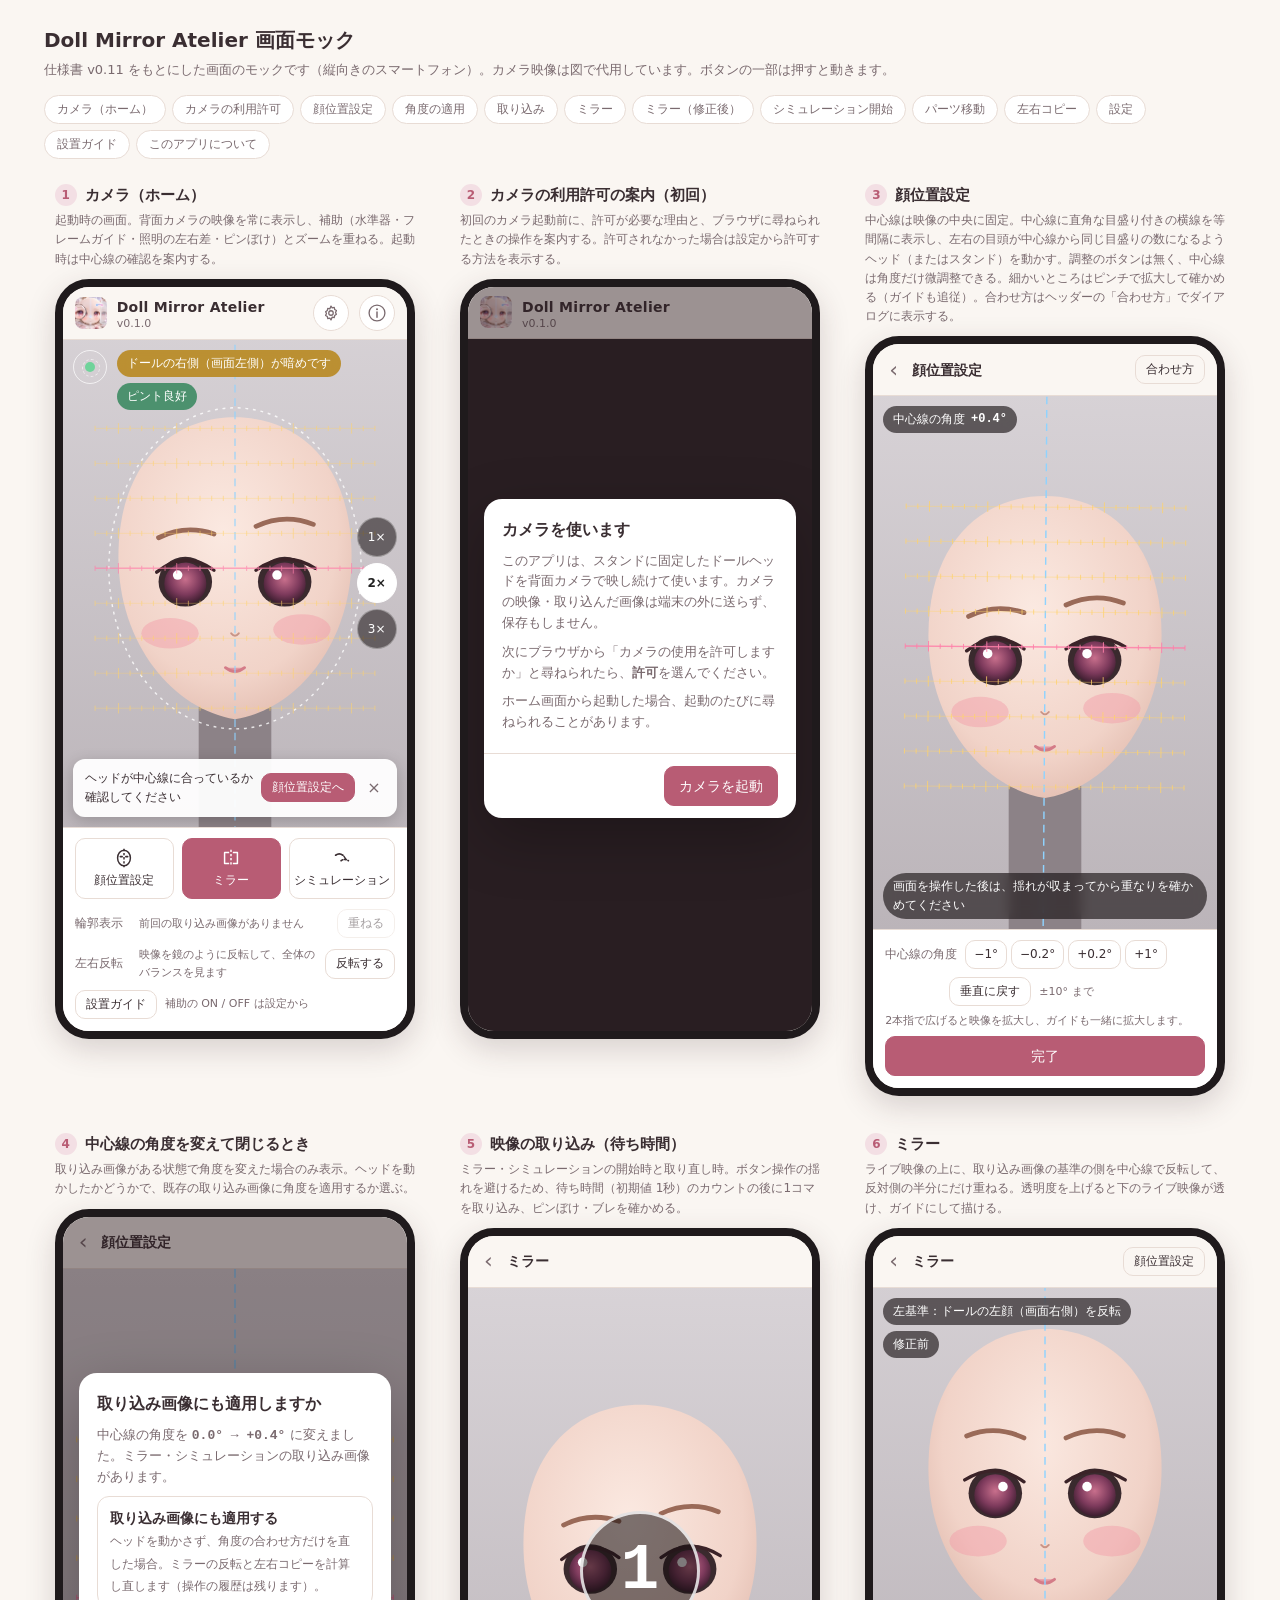
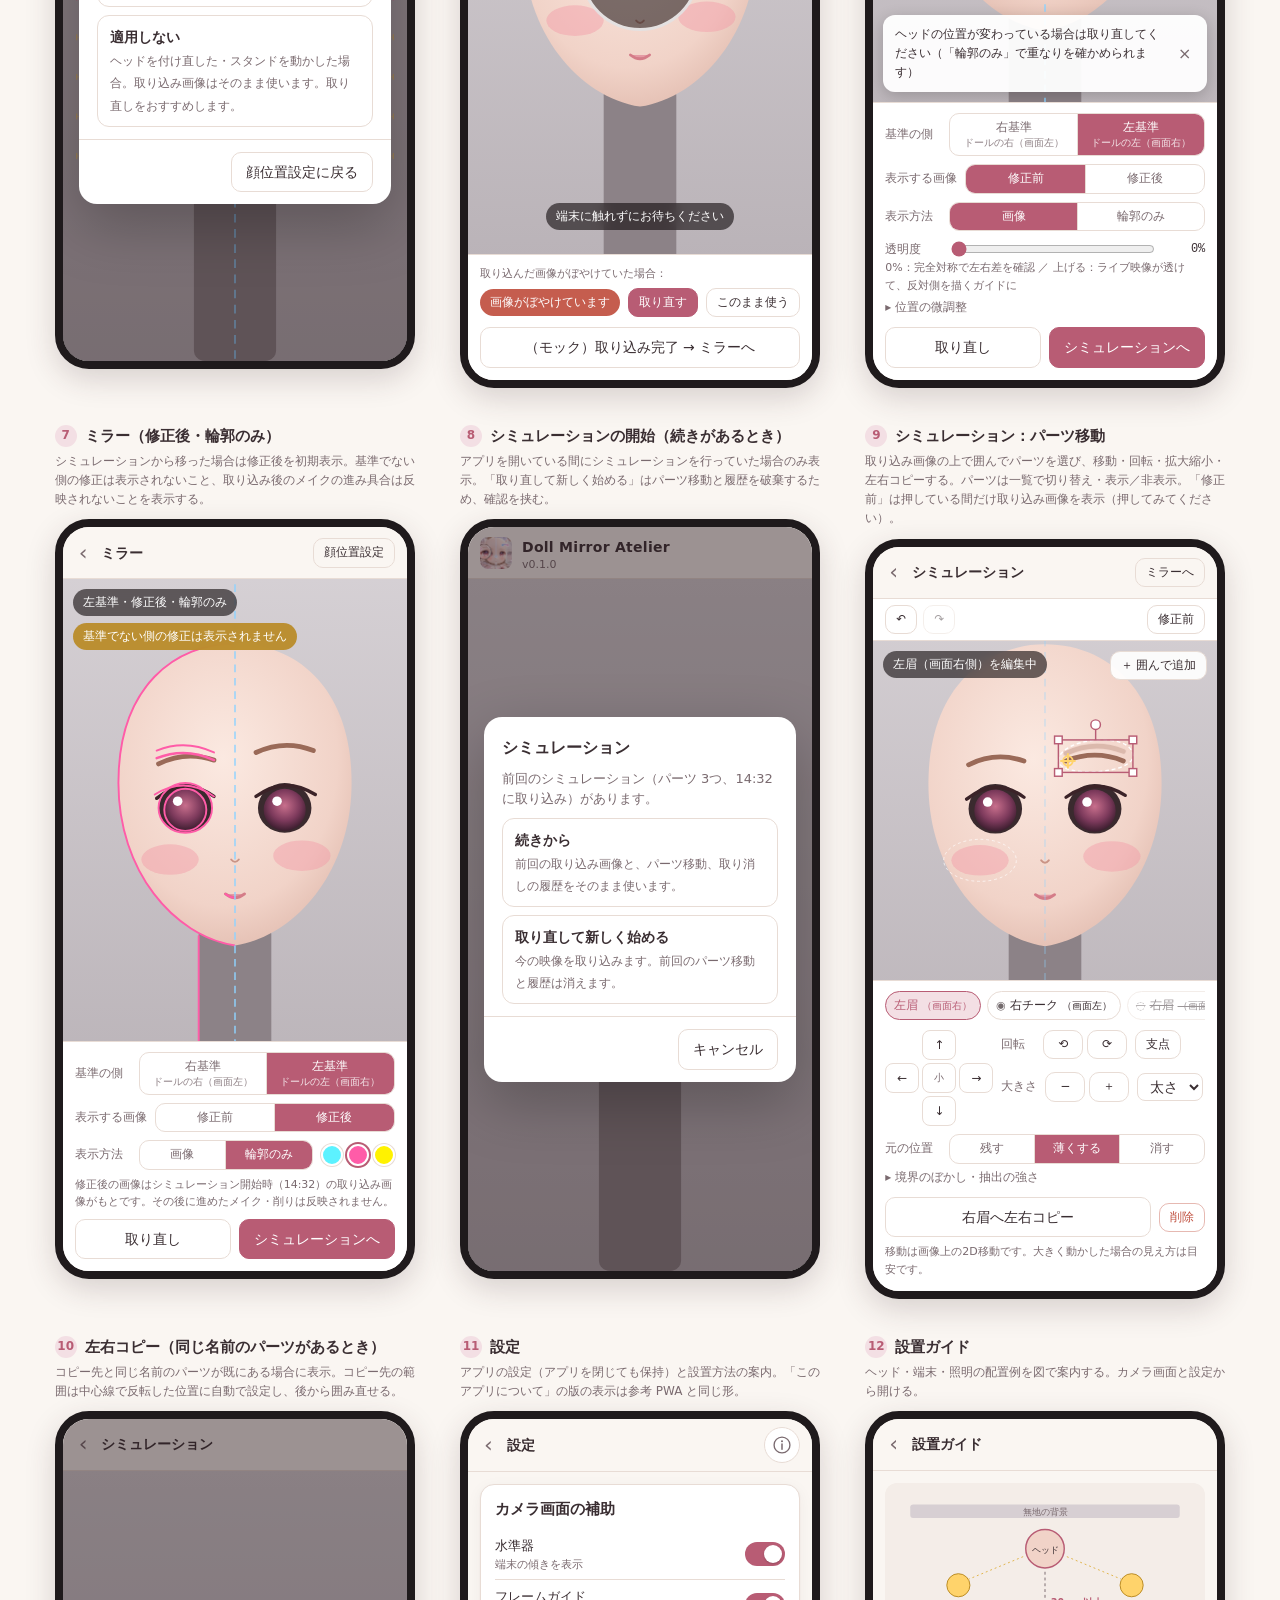
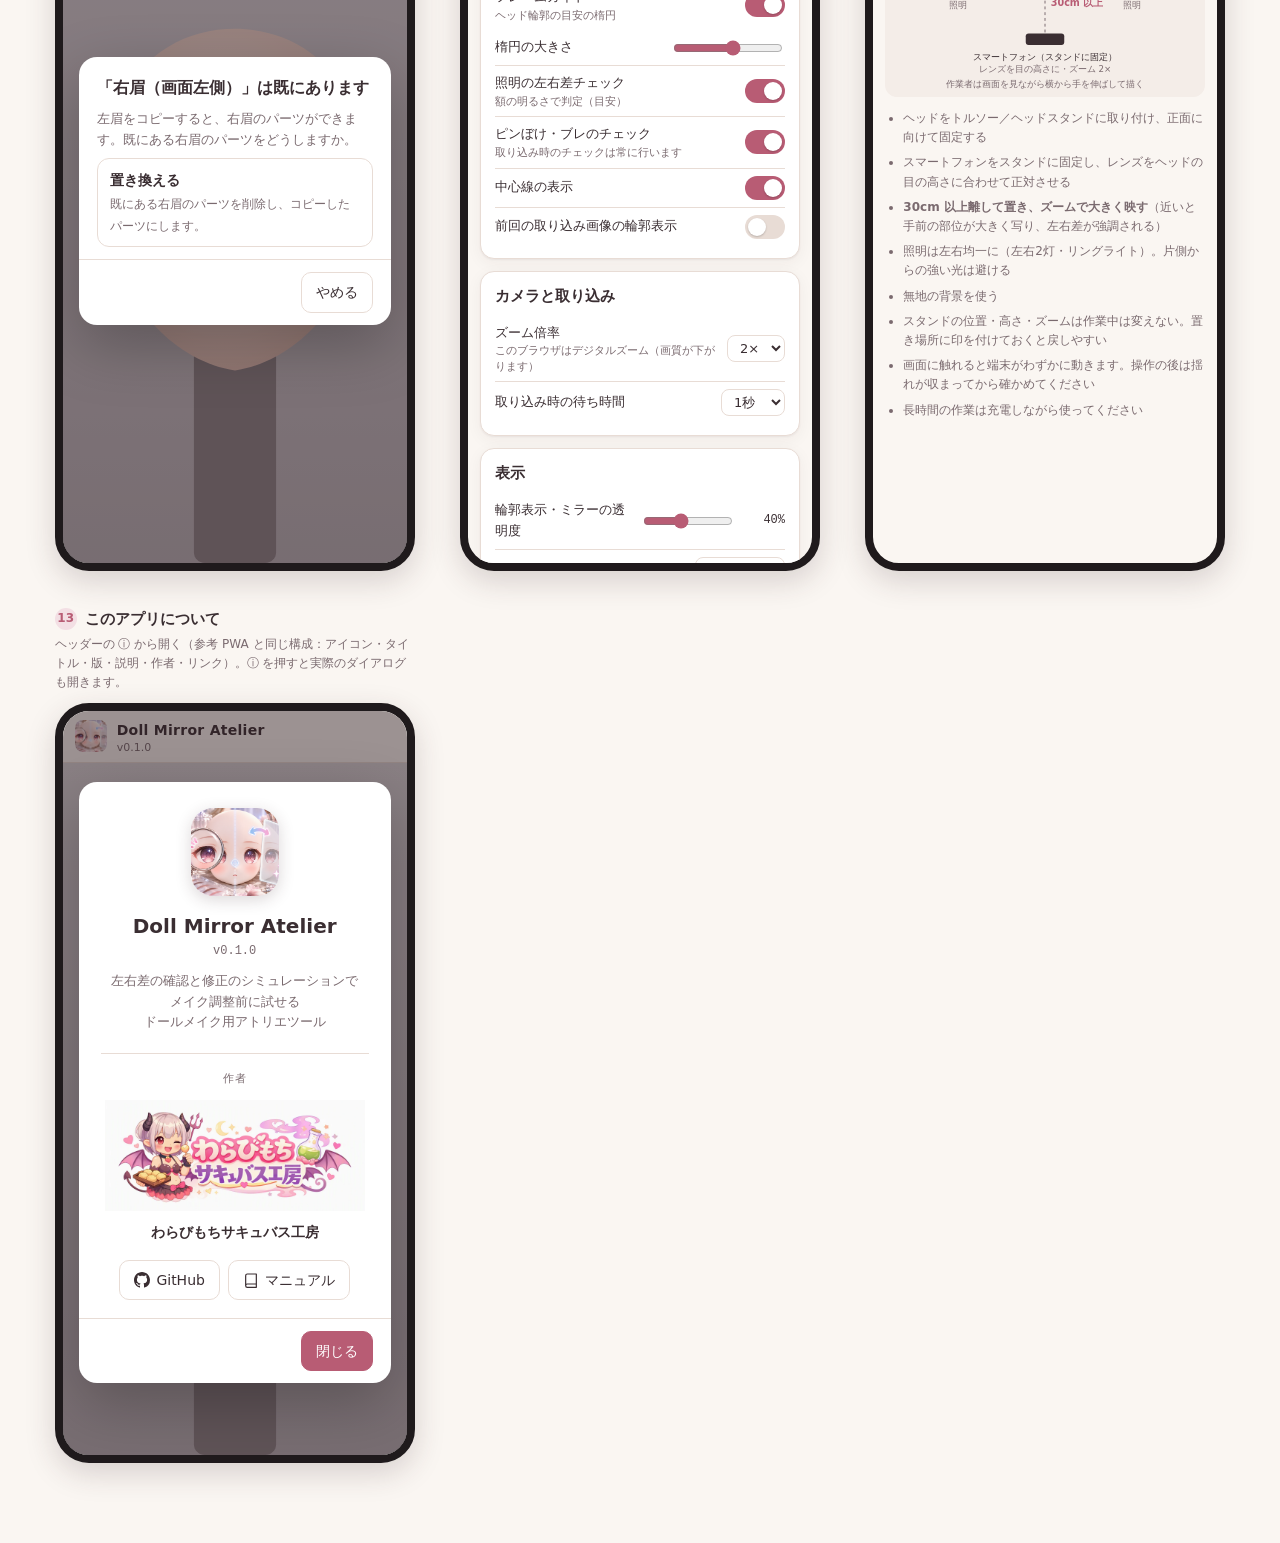
==== mock/index.html @ 8ab594db "顔位置設定を目盛り付きの横線に変更し、ホームに左右反転表示を追加 - 目の高さの線・目頭マーク（と調整ボタン、鼻先・口の目安）を廃止し、中心線に直交する目盛り付きの横線を等間隔に表示する（調整は不要。" ====
<!doctype html>
<html lang="ja">
<head>
  <meta charset="utf-8">
  <meta name="viewport" content="width=device-width, initial-scale=1, viewport-fit=cover">
  <title>Doll Mirror Atelier 画面モック</title>
  <meta name="theme-color" content="#B85C74">
  <link rel="icon" href="../icons/source/icon-original.png">
  <style>
    /* 配色・文字・ボタンは doll-pigment-atelier に揃える */
    :root {
      --bg: #faf6f2; --surface: #ffffff; --surface-2: #f4ede8; --ink: #3a2e32; --ink-2: #7a6a6f;
      --line: #e8dcd5; --accent: #b85c74; --accent-2: #f3dfe4; --good: #3d8b63; --ok: #b98a24; --bad: #c0503f;
      --shadow: 0 1px 2px rgba(60, 40, 45, .06), 0 4px 16px rgba(60, 40, 45, .05);
      --radius: 14px; color-scheme: light;
    }
    @media (prefers-color-scheme: dark) {
      :root:not([data-theme="light"]) {
        --bg: #1d181a; --surface: #262022; --surface-2: #2f282a; --ink: #f1e8ea; --ink-2: #b3a3a8;
        --line: #3e3437; --accent: #e08ba1; --accent-2: #45303a; --shadow: none; color-scheme: dark;
      }
    }
    :root[data-theme="dark"] {
      --bg: #1d181a; --surface: #262022; --surface-2: #2f282a; --ink: #f1e8ea; --ink-2: #b3a3a8;
      --line: #3e3437; --accent: #e08ba1; --accent-2: #45303a; --shadow: none; color-scheme: dark;
    }
    * { box-sizing: border-box; }
    [hidden] { display: none !important; }
    html { -webkit-text-size-adjust: 100%; }
    body {
      margin: 0; background: var(--bg); color: var(--ink);
      font: 14px/1.6 "Hiragino Sans", "Noto Sans JP", "Yu Gothic UI", "Meiryo", system-ui, sans-serif;
    }
    .mono { font-family: ui-monospace, "Cascadia Mono", Consolas, monospace; font-variant-numeric: tabular-nums; }
    button, input, select { font: inherit; color: inherit; }
    h2 { font-size: 15px; margin: 0; display: flex; align-items: center; gap: 8px; }

    /* ---- モックのページ全体 ---- */
    .page-head { max-width: 1240px; margin: 0 auto; padding: 24px 24px 8px; }
    .page-head h1 { font-size: 20px; margin: 0 0 4px; }
    .page-head p { margin: 0; color: var(--ink-2); font-size: 13px; }
    .toc { display: flex; flex-wrap: wrap; gap: 6px; margin-top: 14px; }
    .toc a { padding: 4px 12px; border-radius: 999px; border: 1px solid var(--line); color: var(--ink-2); text-decoration: none; font-size: 12px; background: var(--surface); }
    .toc a:hover { border-color: var(--accent); color: var(--accent); }
    .gallery { max-width: 1240px; margin: 0 auto; padding: 16px 24px 80px; display: grid; grid-template-columns: repeat(auto-fill, minmax(360px, 1fr)); gap: 36px 24px; justify-items: center; }
    .shot { width: 360px; max-width: 100%; scroll-margin-top: 16px; }
    .shot-cap { margin: 0 0 10px; }
    .shot-cap h2 { font-size: 15px; }
    .shot-cap .no { display: inline-grid; place-items: center; width: 22px; height: 22px; border-radius: 50%; background: var(--accent-2); color: var(--accent); font-size: 12px; }
    .shot-cap p { margin: 4px 0 0; font-size: 12px; color: var(--ink-2); }
    .shot.flash .phone { box-shadow: 0 0 0 4px var(--accent); }

    /* ---- 端末の枠 ---- */
    .phone {
      position: relative; width: 360px; max-width: 100%; height: 760px; border-radius: 34px; border: 8px solid #1f1a1c;
      overflow: hidden; background: var(--bg); display: flex; flex-direction: column; box-shadow: 0 10px 30px rgba(60,40,45,.18);
      transition: box-shadow .3s;
    }

    /* ---- アプリのヘッダー（参考 PWA の topbar / brand を踏襲） ---- */
    .topbar {
      flex: none; display: flex; align-items: center; gap: 10px; padding: 8px 12px; min-height: 52px;
      background: var(--bg); border-bottom: 1px solid var(--line);
    }
    .brand { display: flex; align-items: center; gap: 10px; min-width: 0; }
    .brand-icon { width: 32px; height: 32px; border-radius: 8px; overflow: hidden; flex: none; }
    .brand-icon img, .about-icon img { display: block; width: 116%; height: 116%; margin: -8%; object-fit: cover; }
    .brand-name { font-weight: 700; letter-spacing: .02em; white-space: nowrap; }
    .brand-sub { font-size: 11px; color: var(--ink-2); line-height: 1; }
    .back { border: 0; background: none; font-size: 22px; line-height: 1; color: var(--ink-2); padding: 0 4px; cursor: pointer; }
    .bar-title { font-weight: 700; flex: 1; min-width: 0; white-space: nowrap; overflow: hidden; text-overflow: ellipsis; }
    .round-btn {
      display: grid; place-items: center; width: 36px; height: 36px; flex: none;
      border: 1px solid var(--line); border-radius: 50%; background: var(--surface); color: var(--ink-2); cursor: pointer;
    }
    .round-btn:hover { color: var(--accent); border-color: var(--accent); }
    .ml-auto { margin-left: auto; }

    /* ---- カメラ映像の領域 ---- */
    .stage { position: relative; flex: 1; min-height: 0; background: #111; overflow: hidden; }
    .stage > svg.feed { position: absolute; inset: 0; width: 100%; height: 100%; display: block; }
    .ov { position: absolute; z-index: 2; }
    .pill {
      display: inline-flex; align-items: center; gap: 6px; padding: 4px 10px; border-radius: 999px;
      background: rgba(20, 14, 16, .62); color: #fff; font-size: 12px; backdrop-filter: blur(6px); white-space: nowrap;
    }
    .pill.warn { background: rgba(185, 138, 36, .92); }
    .pill.good { background: rgba(61, 139, 99, .9); }
    .pill.bad { background: rgba(192, 80, 63, .92); }
    .zoom { right: 10px; top: 50%; transform: translateY(-50%); display: flex; flex-direction: column; gap: 6px; }
    .zoom button { width: 40px; height: 40px; border-radius: 50%; border: 1px solid rgba(255,255,255,.35); background: rgba(20,14,16,.55); color: #fff; font-size: 12px; cursor: pointer; }
    .zoom button.on { background: #fff; color: #222; border-color: #fff; font-weight: 700; }
    .level { left: 10px; top: 10px; }
    .level .bubble { width: 34px; height: 34px; border-radius: 50%; border: 1.5px solid rgba(255,255,255,.7); position: relative; }
    .level .bubble::before { content: ""; position: absolute; left: 50%; top: 50%; width: 10px; height: 10px; margin: -5px 0 0 -5px; border-radius: 50%; background: #6fd39a; }
    .level .bubble::after { content: ""; position: absolute; left: 50%; top: 50%; width: 16px; height: 16px; margin: -8px 0 0 -8px; border-radius: 50%; border: 1px dashed rgba(255,255,255,.6); }
    .banner {
      left: 10px; right: 10px; bottom: 10px; padding: 10px 12px; border-radius: 12px; background: rgba(255,255,255,.95); color: #3a2e32;
      font-size: 12px; display: flex; gap: 8px; align-items: center; box-shadow: 0 4px 16px rgba(0,0,0,.2);
    }
    .banner .grow { flex: 1; }
    .chips-top { left: 54px; right: 60px; top: 10px; display: flex; flex-wrap: wrap; gap: 6px; }

    /* ---- 操作パネル ---- */
    .panel { flex: none; background: var(--surface); border-top: 1px solid var(--line); padding: 10px 12px 12px; max-height: 52%; overflow-y: auto; }
    .panel .row + .row { margin-top: 8px; }
    .row { display: flex; align-items: center; gap: 8px; }
    .row.wrap { flex-wrap: wrap; }
    .grow { flex: 1; min-width: 0; }
    .lbl { font-size: 12px; color: var(--ink-2); white-space: nowrap; min-width: 56px; }
    .hint { font-size: 11px; color: var(--ink-2); margin: 6px 0 0; }
    .hint.warn { color: var(--ok); }
    .btn {
      display: inline-flex; align-items: center; justify-content: center; gap: 6px;
      padding: 8px 14px; border-radius: 10px; border: 1px solid var(--line); background: var(--surface);
      cursor: pointer; white-space: nowrap; user-select: none; -webkit-user-select: none;
    }
    .btn:hover { border-color: var(--accent); }
    .btn:disabled { opacity: .45; cursor: not-allowed; }
    .btn-primary { background: var(--accent); border-color: var(--accent); color: #fff; }
    .btn-ghost { background: transparent; }
    .btn-danger { color: var(--bad); border-color: color-mix(in srgb, var(--bad) 40%, transparent); background: transparent; }
    .btn-s { padding: 4px 10px; font-size: 12px; }
    .btn-block { width: 100%; }
    .btn.on { background: var(--accent-2); border-color: var(--accent); color: var(--accent); }
    .btn.hold:active, .btn.hold.pressing { background: var(--accent); color: #fff; border-color: var(--accent); }
    .seg { display: inline-flex; border: 1px solid var(--line); border-radius: 10px; overflow: hidden; flex: 1; min-width: 0; }
    .seg button { flex: 1; border: 0; background: transparent; padding: 6px 6px; font-size: 12px; cursor: pointer; color: var(--ink-2); line-height: 1.3; }
    .seg button + button { border-left: 1px solid var(--line); }
    .seg button.on { background: var(--accent); color: #fff; }
    .seg button small { display: block; font-size: 10px; opacity: .85; }
    input[type=range] { accent-color: var(--accent); width: 100%; }
    .val { font-size: 12px; min-width: 40px; text-align: right; }
    .nav3 { display: grid; grid-template-columns: repeat(3, 1fr); gap: 8px; }
    .nav3 .btn { flex-direction: column; gap: 2px; padding: 8px 4px; font-size: 12px; }
    .nav3 .btn svg { width: 22px; height: 22px; }
    .fine { display: flex; gap: 4px; }
    .fine .btn { padding: 4px 8px; font-size: 12px; min-width: 40px; }
    .divider { height: 1px; background: var(--line); margin: 10px -12px; }
    .swatch { width: 22px; height: 22px; border-radius: 50%; border: 2px solid var(--surface); box-shadow: 0 0 0 1px var(--line); cursor: pointer; padding: 0; }
    .swatch.on { box-shadow: 0 0 0 2px var(--accent); }
    details.fold > summary { cursor: pointer; font-size: 12px; color: var(--ink-2); list-style: none; padding: 4px 0; }
    details.fold > summary::before { content: "▸ "; }
    details.fold[open] > summary::before { content: "▾ "; }

    /* ---- シミュレーション ---- */
    .simbar { flex: none; display: flex; gap: 6px; align-items: center; padding: 6px 12px; background: var(--surface); border-bottom: 1px solid var(--line); }
    .parts { display: flex; gap: 6px; overflow-x: auto; padding-bottom: 2px; }
    .part { display: inline-flex; align-items: center; gap: 4px; padding: 4px 8px; border-radius: 999px; border: 1px solid var(--line); font-size: 12px; white-space: nowrap; background: var(--surface); cursor: pointer; }
    .part.on { border-color: var(--accent); background: var(--accent-2); color: var(--accent); }
    .part .eye { font-size: 11px; opacity: .7; }
    .part.off { opacity: .5; text-decoration: line-through; }
    .pad { display: grid; grid-template-columns: repeat(3, 34px); grid-template-rows: repeat(3, 30px); gap: 3px; }
    .pad button { border: 1px solid var(--line); background: var(--surface); border-radius: 8px; cursor: pointer; font-size: 12px; padding: 0; }
    .pad .c { font-size: 10px; color: var(--ink-2); }
    .is-before .mod { display: none; }

    /* ---- 設定 ---- */
    .scroll { flex: 1; overflow-y: auto; padding: 12px; }
    .card { background: var(--surface); border: 1px solid var(--line); border-radius: var(--radius); padding: 12px 14px; margin-bottom: 12px; box-shadow: var(--shadow); }
    .card h2 { margin-bottom: 8px; }
    .badge { font-size: 11px; padding: 1px 8px; border-radius: 999px; background: var(--surface-2); color: var(--ink-2); font-weight: 400; }
    .set { display: flex; align-items: center; gap: 10px; padding: 7px 0; border-top: 1px solid var(--line); font-size: 13px; }
    .set:first-of-type { border-top: 0; }
    .set .grow small { display: block; font-size: 11px; color: var(--ink-2); line-height: 1.4; }
    .switch { appearance: none; -webkit-appearance: none; width: 40px; height: 24px; border-radius: 999px; background: var(--line); position: relative; cursor: pointer; flex: none; transition: background .2s; margin: 0; }
    .switch::after { content: ""; position: absolute; left: 3px; top: 3px; width: 18px; height: 18px; border-radius: 50%; background: #fff; transition: left .2s; box-shadow: 0 1px 2px rgba(0,0,0,.2); }
    .switch:checked { background: var(--accent); }
    .switch:checked::after { left: 19px; }
    select { border: 1px solid var(--line); border-radius: 8px; padding: 4px 8px; background: var(--surface); }
    ul.plain { margin: 0; padding-left: 18px; font-size: 12px; color: var(--ink-2); }

    /* ---- ダイアログ（参考 PWA の dialog / about を踏襲） ---- */
    .sheet-back { position: absolute; inset: 0; z-index: 20; background: rgba(40, 25, 30, .45); display: grid; place-items: center; padding: 16px; }
    .dialog { width: 100%; border-radius: 18px; background: var(--surface); color: var(--ink); box-shadow: 0 20px 60px rgba(0,0,0,.25); overflow: hidden; }
    .dlg-body { padding: 18px 18px 12px; }
    .dlg-body h2 { font-size: 16px; margin-bottom: 8px; }
    .dlg-body p { margin: 0 0 8px; font-size: 13px; color: var(--ink-2); }
    .dlg-foot { display: flex; gap: 8px; padding: 12px 18px; border-top: 1px solid var(--line); flex-wrap: wrap; }
    .choice { display: block; width: 100%; text-align: left; padding: 10px 12px; border-radius: 12px; border: 1px solid var(--line); background: var(--surface); margin-top: 8px; cursor: pointer; }
    .choice:hover { border-color: var(--accent); }
    .choice b { display: block; font-size: 14px; }
    .choice span { font-size: 12px; color: var(--ink-2); }
    .about-body { padding: 26px 22px 18px; text-align: center; }
    .about-icon { width: 88px; height: 88px; border-radius: 22px; overflow: hidden; margin: 0 auto; box-shadow: 0 4px 16px rgba(60, 40, 45, .18); }
    .about-title { justify-content: center; font-size: 20px; margin-top: 14px; }
    .about-ver { font-size: 12px; color: var(--ink-2); }
    .about-desc { color: var(--ink-2); font-size: 13px; margin: 10px 0 0; }
    .about-author { margin-top: 20px; padding-top: 16px; border-top: 1px solid var(--line); }
    .about-label { font-size: 11px; color: var(--ink-2); letter-spacing: .1em; }
    .about-logo { margin: 8px auto 6px; background: #fff; border-radius: 14px; padding: 4px; max-width: 360px; }
    .about-logo img { display: block; width: 100%; height: auto; }
    .about-name { font-weight: 700; }
    .about-links { display: flex; gap: 8px; justify-content: center; flex-wrap: wrap; margin-top: 16px; }
    .about-links .btn { text-decoration: none; color: var(--ink); }
    dialog.real { padding: 0; border: 0; border-radius: 18px; width: min(420px, calc(100% - 24px)); background: var(--surface); color: var(--ink); box-shadow: 0 20px 60px rgba(0,0,0,.25); }
    dialog.real::backdrop { background: rgba(40, 25, 30, .4); backdrop-filter: blur(2px); }

    .count { position: absolute; inset: 0; z-index: 3; display: grid; place-items: center; }
    .count .num { width: 120px; height: 120px; border-radius: 50%; background: rgba(20,14,16,.55); color: #fff; font-size: 64px; font-weight: 700; display: grid; place-items: center; border: 3px solid rgba(255,255,255,.8); }
    .count p { position: absolute; bottom: 24px; margin: 0; }

    .diagram { background: var(--surface-2); border-radius: 12px; padding: 6px; }
    .diagram svg { display: block; width: 100%; height: auto; }

    @media (max-width: 420px) {
      .page-head { padding: 16px 16px 4px; }
      .gallery { padding: 12px 16px 60px; grid-template-columns: 1fr; }
      .shot { width: 100%; }
      .phone { width: 100%; height: 720px; border-width: 6px; border-radius: 28px; }
    }
  </style>
</head>
<body>

<!-- ===== 共通の図（カメラ映像に見立てたドールヘッド） ===== -->
<svg width="0" height="0" style="position:absolute" aria-hidden="true">
  <defs>
    <radialGradient id="g-skin" cx="45%" cy="38%" r="70%">
      <stop offset="0" stop-color="#fbe9e1"/><stop offset=".7" stop-color="#f1d3c8"/><stop offset="1" stop-color="#dfb8ab"/>
    </radialGradient>
    <linearGradient id="g-bg" x1="0" y1="0" x2="0" y2="1">
      <stop offset="0" stop-color="#d9d4d8"/><stop offset="1" stop-color="#b9b2b7"/>
    </linearGradient>
    <radialGradient id="g-iris" cx="50%" cy="40%" r="60%">
      <stop offset="0" stop-color="#c86f8c"/><stop offset=".6" stop-color="#7d3a5c"/><stop offset="1" stop-color="#3b1d2e"/>
    </radialGradient>
    <clipPath id="clip-left"><rect x="0" y="0" width="180" height="640"/></clipPath>
    <clipPath id="clip-right"><rect x="180" y="0" width="180" height="640"/></clipPath>

    <!-- ヘッド（ドールの左眉＝画面右側の眉を少し高く描き、左右差を持たせている） -->
    <symbol id="head" viewBox="0 0 360 640">
      <rect width="360" height="640" fill="url(#g-bg)"/>
      <rect x="142" y="440" width="76" height="200" rx="10" fill="#8c8287"/>
      <path d="M58 292 C58 190 118 146 180 146 C242 146 302 190 302 292 C302 384 244 452 180 462 C116 452 58 384 58 292Z" fill="url(#g-skin)"/>
      <!-- チーク -->
      <ellipse cx="112" cy="372" rx="30" ry="16" fill="#f19aa6" opacity=".45"/>
      <ellipse cx="250" cy="368" rx="30" ry="16" fill="#f19aa6" opacity=".45"/>
      <!-- 眉 -->
      <path d="M100 272 Q128 258 158 268" stroke="#9a6a58" stroke-width="5" fill="none" stroke-linecap="round"/>
      <path d="M202 260 Q232 246 262 258" stroke="#9a6a58" stroke-width="5" fill="none" stroke-linecap="round"/>
      <!-- アイホールとアイ -->
      <ellipse cx="128" cy="318" rx="28" ry="26" fill="#3a2a2e"/>
      <ellipse cx="128" cy="320" rx="22" ry="22" fill="url(#g-iris)"/>
      <circle cx="120" cy="311" r="5" fill="#fff"/>
      <ellipse cx="232" cy="318" rx="28" ry="26" fill="#3a2a2e"/>
      <ellipse cx="232" cy="320" rx="22" ry="22" fill="url(#g-iris)"/>
      <circle cx="224" cy="311" r="5" fill="#fff"/>
      <!-- アイライン -->
      <path d="M98 308 Q128 284 158 306" stroke="#3b2328" stroke-width="3.5" fill="none" stroke-linecap="round"/>
      <path d="M202 306 Q232 284 264 304" stroke="#3b2328" stroke-width="3.5" fill="none" stroke-linecap="round"/>
      <!-- 鼻・口 -->
      <path d="M176 372 Q180 377 184 372" stroke="#c99486" stroke-width="2" fill="none" stroke-linecap="round"/>
      <path d="M170 408 Q180 416 190 408" stroke="#d47c88" stroke-width="3" fill="#e49aa4" stroke-linecap="round"/>
    </symbol>

    <!-- 輪郭のみ（エッジ）表示用 -->
    <symbol id="head-edge" viewBox="0 0 360 640">
      <g fill="none" stroke="currentColor" stroke-width="2" stroke-linecap="round">
        <path d="M58 292 C58 190 118 146 180 146 C242 146 302 190 302 292 C302 384 244 452 180 462 C116 452 58 384 58 292Z"/>
        <path d="M100 272 Q128 258 158 268"/><path d="M202 260 Q232 246 262 258"/>
        <ellipse cx="128" cy="318" rx="28" ry="26"/><ellipse cx="232" cy="318" rx="28" ry="26"/>
        <ellipse cx="128" cy="320" rx="22" ry="22"/><ellipse cx="232" cy="320" rx="22" ry="22"/>
        <path d="M98 308 Q128 284 158 306"/><path d="M202 306 Q232 284 264 304"/>
        <path d="M170 408 Q180 416 190 408"/>
        <path d="M142 452 V640 M218 452 V640"/>
      </g>
    </symbol>

    <!-- 中心線と合わせ用ガイド -->
    <symbol id="guides" viewBox="0 0 360 640">
      <line x1="180" y1="0" x2="180" y2="640" stroke="#8fd3ff" stroke-width="1.5" stroke-dasharray="8 6"/>
      <path d="M33.6 157.6H326.4" stroke="#ffd36b" stroke-opacity=".45" stroke-width="1"/>
      <path d="M167.8 154.9V160.3 M192.2 154.9V160.3 M155.6 154.9V160.3 M204.4 154.9V160.3 M143.4 154.9V160.3 M216.6 154.9V160.3 M131.2 154.9V160.3 M228.8 154.9V160.3 M119.0 152.1V163.1 M241.0 152.1V163.1 M106.8 154.9V160.3 M253.2 154.9V160.3 M94.6 154.9V160.3 M265.4 154.9V160.3 M82.4 154.9V160.3 M277.6 154.9V160.3 M70.2 154.9V160.3 M289.8 154.9V160.3 M58.0 152.1V163.1 M302.0 152.1V163.1 M45.8 154.9V160.3 M314.2 154.9V160.3 M33.6 154.9V160.3 M326.4 154.9V160.3" stroke="#ffd36b" stroke-opacity=".8" stroke-width="1"/>
      <path d="M33.6 194.2H326.4" stroke="#ffd36b" stroke-opacity=".45" stroke-width="1"/>
      <path d="M167.8 191.5V196.9 M192.2 191.5V196.9 M155.6 191.5V196.9 M204.4 191.5V196.9 M143.4 191.5V196.9 M216.6 191.5V196.9 M131.2 191.5V196.9 M228.8 191.5V196.9 M119.0 188.7V199.7 M241.0 188.7V199.7 M106.8 191.5V196.9 M253.2 191.5V196.9 M94.6 191.5V196.9 M265.4 191.5V196.9 M82.4 191.5V196.9 M277.6 191.5V196.9 M70.2 191.5V196.9 M289.8 191.5V196.9 M58.0 188.7V199.7 M302.0 188.7V199.7 M45.8 191.5V196.9 M314.2 191.5V196.9 M33.6 191.5V196.9 M326.4 191.5V196.9" stroke="#ffd36b" stroke-opacity=".8" stroke-width="1"/>
      <path d="M33.6 230.8H326.4" stroke="#ffd36b" stroke-opacity=".45" stroke-width="1"/>
      <path d="M167.8 228.1V233.5 M192.2 228.1V233.5 M155.6 228.1V233.5 M204.4 228.1V233.5 M143.4 228.1V233.5 M216.6 228.1V233.5 M131.2 228.1V233.5 M228.8 228.1V233.5 M119.0 225.3V236.3 M241.0 225.3V236.3 M106.8 228.1V233.5 M253.2 228.1V233.5 M94.6 228.1V233.5 M265.4 228.1V233.5 M82.4 228.1V233.5 M277.6 228.1V233.5 M70.2 228.1V233.5 M289.8 228.1V233.5 M58.0 225.3V236.3 M302.0 225.3V236.3 M45.8 228.1V233.5 M314.2 228.1V233.5 M33.6 228.1V233.5 M326.4 228.1V233.5" stroke="#ffd36b" stroke-opacity=".8" stroke-width="1"/>
      <path d="M33.6 267.4H326.4" stroke="#ffd36b" stroke-opacity=".45" stroke-width="1"/>
      <path d="M167.8 264.7V270.1 M192.2 264.7V270.1 M155.6 264.7V270.1 M204.4 264.7V270.1 M143.4 264.7V270.1 M216.6 264.7V270.1 M131.2 264.7V270.1 M228.8 264.7V270.1 M119.0 261.9V272.9 M241.0 261.9V272.9 M106.8 264.7V270.1 M253.2 264.7V270.1 M94.6 264.7V270.1 M265.4 264.7V270.1 M82.4 264.7V270.1 M277.6 264.7V270.1 M70.2 264.7V270.1 M289.8 264.7V270.1 M58.0 261.9V272.9 M302.0 261.9V272.9 M45.8 264.7V270.1 M314.2 264.7V270.1 M33.6 264.7V270.1 M326.4 264.7V270.1" stroke="#ffd36b" stroke-opacity=".8" stroke-width="1"/>
      <path d="M33.6 304.0H326.4" stroke="#ff80aa" stroke-opacity=".85" stroke-width="1.5"/>
      <path d="M167.8 301.3V306.7 M192.2 301.3V306.7 M155.6 301.3V306.7 M204.4 301.3V306.7 M143.4 301.3V306.7 M216.6 301.3V306.7 M131.2 301.3V306.7 M228.8 301.3V306.7 M119.0 298.5V309.5 M241.0 298.5V309.5 M106.8 301.3V306.7 M253.2 301.3V306.7 M94.6 301.3V306.7 M265.4 301.3V306.7 M82.4 301.3V306.7 M277.6 301.3V306.7 M70.2 301.3V306.7 M289.8 301.3V306.7 M58.0 298.5V309.5 M302.0 298.5V309.5 M45.8 301.3V306.7 M314.2 301.3V306.7 M33.6 301.3V306.7 M326.4 301.3V306.7" stroke="#ff80aa" stroke-opacity=".95" stroke-width="1"/>
      <path d="M33.6 340.6H326.4" stroke="#ffd36b" stroke-opacity=".45" stroke-width="1"/>
      <path d="M167.8 337.9V343.3 M192.2 337.9V343.3 M155.6 337.9V343.3 M204.4 337.9V343.3 M143.4 337.9V343.3 M216.6 337.9V343.3 M131.2 337.9V343.3 M228.8 337.9V343.3 M119.0 335.1V346.1 M241.0 335.1V346.1 M106.8 337.9V343.3 M253.2 337.9V343.3 M94.6 337.9V343.3 M265.4 337.9V343.3 M82.4 337.9V343.3 M277.6 337.9V343.3 M70.2 337.9V343.3 M289.8 337.9V343.3 M58.0 335.1V346.1 M302.0 335.1V346.1 M45.8 337.9V343.3 M314.2 337.9V343.3 M33.6 337.9V343.3 M326.4 337.9V343.3" stroke="#ffd36b" stroke-opacity=".8" stroke-width="1"/>
      <path d="M33.6 377.2H326.4" stroke="#ffd36b" stroke-opacity=".45" stroke-width="1"/>
      <path d="M167.8 374.5V379.9 M192.2 374.5V379.9 M155.6 374.5V379.9 M204.4 374.5V379.9 M143.4 374.5V379.9 M216.6 374.5V379.9 M131.2 374.5V379.9 M228.8 374.5V379.9 M119.0 371.7V382.7 M241.0 371.7V382.7 M106.8 374.5V379.9 M253.2 374.5V379.9 M94.6 374.5V379.9 M265.4 374.5V379.9 M82.4 374.5V379.9 M277.6 374.5V379.9 M70.2 374.5V379.9 M289.8 374.5V379.9 M58.0 371.7V382.7 M302.0 371.7V382.7 M45.8 374.5V379.9 M314.2 374.5V379.9 M33.6 374.5V379.9 M326.4 374.5V379.9" stroke="#ffd36b" stroke-opacity=".8" stroke-width="1"/>
      <path d="M33.6 413.8H326.4" stroke="#ffd36b" stroke-opacity=".45" stroke-width="1"/>
      <path d="M167.8 411.1V416.5 M192.2 411.1V416.5 M155.6 411.1V416.5 M204.4 411.1V416.5 M143.4 411.1V416.5 M216.6 411.1V416.5 M131.2 411.1V416.5 M228.8 411.1V416.5 M119.0 408.3V419.3 M241.0 408.3V419.3 M106.8 411.1V416.5 M253.2 411.1V416.5 M94.6 411.1V416.5 M265.4 411.1V416.5 M82.4 411.1V416.5 M277.6 411.1V416.5 M70.2 411.1V416.5 M289.8 411.1V416.5 M58.0 408.3V419.3 M302.0 408.3V419.3 M45.8 411.1V416.5 M314.2 411.1V416.5 M33.6 411.1V416.5 M326.4 411.1V416.5" stroke="#ffd36b" stroke-opacity=".8" stroke-width="1"/>
      <path d="M33.6 450.4H326.4" stroke="#ffd36b" stroke-opacity=".45" stroke-width="1"/>
      <path d="M167.8 447.7V453.1 M192.2 447.7V453.1 M155.6 447.7V453.1 M204.4 447.7V453.1 M143.4 447.7V453.1 M216.6 447.7V453.1 M131.2 447.7V453.1 M228.8 447.7V453.1 M119.0 444.9V455.9 M241.0 444.9V455.9 M106.8 447.7V453.1 M253.2 447.7V453.1 M94.6 447.7V453.1 M265.4 447.7V453.1 M82.4 447.7V453.1 M277.6 447.7V453.1 M70.2 447.7V453.1 M289.8 447.7V453.1 M58.0 444.9V455.9 M302.0 444.9V455.9 M45.8 447.7V453.1 M314.2 447.7V453.1 M33.6 447.7V453.1 M326.4 447.7V453.1" stroke="#ffd36b" stroke-opacity=".8" stroke-width="1"/>
    </symbol>
  </defs>
</svg>

<header class="page-head">
  <h1>Doll Mirror Atelier 画面モック</h1>
  <p>仕様書 v0.11 をもとにした画面のモックです（縦向きのスマートフォン）。カメラ映像は図で代用しています。ボタンの一部は押すと動きます。</p>
  <nav class="toc" id="toc"></nav>
</header>

<main class="gallery">

  <!-- ===================== 1. カメラ（ホーム） ===================== -->
  <section class="shot" id="s-home" data-title="カメラ（ホーム）">
    <div class="shot-cap">
      <h2><span class="no">1</span>カメラ（ホーム）</h2>
      <p>起動時の画面。背面カメラの映像を常に表示し、補助（水準器・フレームガイド・照明の左右差・ピンぼけ）とズームを重ねる。起動時は中心線の確認を案内する。</p>
    </div>
    <div class="phone">
      <header class="topbar">
        <div class="brand">
          <div class="brand-icon"><img src="../icons/source/icon-original.png" alt=""></div>
          <div>
            <div class="brand-name">Doll Mirror Atelier</div>
            <div class="brand-sub" data-app-version></div>
          </div>
        </div>
        <button class="round-btn ml-auto" data-goto="s-settings" title="設定" aria-label="設定">
          <svg viewBox="0 0 24 24" width="18" height="18" aria-hidden="true"><circle cx="12" cy="12" r="3" fill="none" stroke="currentColor" stroke-width="1.7"/><path fill="none" stroke="currentColor" stroke-width="1.7" stroke-linejoin="round" d="M12 2.8l1.6 2.3 2.7-.6.6 2.7 2.3 1.6-1.2 2.5 1.2 2.5-2.3 1.6-.6 2.7-2.7-.6L12 21.2l-1.6-2.3-2.7.6-.6-2.7-2.3-1.6L6 12.7 4.8 10.2l2.3-1.6.6-2.7 2.7.6z"/></svg>
        </button>
        <button class="round-btn" data-about title="このアプリについて" aria-label="このアプリについて">
          <svg viewBox="0 0 24 24" width="20" height="20" aria-hidden="true"><circle cx="12" cy="12" r="9.5" fill="none" stroke="currentColor" stroke-width="1.6"/><circle cx="12" cy="7.6" r="1.2" fill="currentColor"/><path d="M12 10.8v6.4" stroke="currentColor" stroke-width="1.8" stroke-linecap="round"/></svg>
        </button>
      </header>
      <div class="stage">
        <svg class="feed" viewBox="0 0 360 640" preserveAspectRatio="xMidYMid slice">
          <use href="#head"/>
          <ellipse cx="180" cy="304" rx="132" ry="168" fill="none" stroke="#fff" stroke-width="1.5" stroke-dasharray="3 5" opacity=".8"/>
          <use href="#guides" opacity=".75"/>
        </svg>
        <div class="ov level" title="水準器"><div class="bubble"></div></div>
        <div class="ov chips-top">
          <span class="pill warn">ドールの右側（画面左側）が暗めです</span>
          <span class="pill good">ピント良好</span>
        </div>
        <div class="ov zoom" role="group" aria-label="ズーム">
          <button>1×</button><button class="on">2×</button><button>3×</button>
        </div>
        <div class="ov banner">
          <span class="grow">ヘッドが中心線に合っているか確認してください</span>
          <button class="btn btn-primary btn-s" data-goto="s-face">顔位置設定へ</button>
          <button class="back" style="font-size:16px" aria-label="閉じる">×</button>
        </div>
      </div>
      <div class="panel">
        <div class="nav3">
          <button class="btn" data-goto="s-face">
            <svg viewBox="0 0 24 24" aria-hidden="true"><path d="M12 2v20" stroke="currentColor" stroke-width="1.6" stroke-dasharray="2.5 2"/><ellipse cx="12" cy="12" rx="7" ry="8.5" fill="none" stroke="currentColor" stroke-width="1.6"/><path d="M8 10.5h2M14 10.5h2" stroke="currentColor" stroke-width="1.8" stroke-linecap="round"/></svg>
            顔位置設定
          </button>
          <button class="btn btn-primary" data-goto="s-count">
            <svg viewBox="0 0 24 24" aria-hidden="true"><path d="M12 3v18" stroke="currentColor" stroke-width="1.6" stroke-dasharray="2.5 2"/><path d="M10 6H5v12h5M14 6h5v12h-5" fill="none" stroke="currentColor" stroke-width="1.6" stroke-linejoin="round"/></svg>
            ミラー
          </button>
          <button class="btn" data-goto="s-simstart">
            <svg viewBox="0 0 24 24" aria-hidden="true"><path d="M5 9q4-3 8 0" stroke="currentColor" stroke-width="1.8" fill="none" stroke-linecap="round"/><path d="M11 15q4-3 8 0" stroke="currentColor" stroke-width="1.8" fill="none" stroke-linecap="round" stroke-dasharray="2 2"/><path d="M14 10l2 3" stroke="currentColor" stroke-width="1.5" stroke-linecap="round"/></svg>
            シミュレーション
          </button>
        </div>
        <div class="row" style="margin-top:10px">
          <span class="lbl">輪郭表示</span>
          <span class="hint" style="margin:0">前回の取り込み画像がありません</span>
          <button class="btn btn-ghost btn-s ml-auto" disabled>重ねる</button>
        </div>
        <div class="row">
          <span class="lbl">左右反転</span>
          <span class="hint" style="margin:0">映像を鏡のように反転して、全体のバランスを見ます</span>
          <button class="btn btn-ghost btn-s ml-auto">反転する</button>
        </div>
        <div class="row">
          <button class="btn btn-ghost btn-s" data-goto="s-setup">設置ガイド</button>
          <span class="hint" style="margin:0">補助の ON / OFF は設定から</span>
        </div>
      </div>
    </div>
  </section>

  <!-- ===================== 2. カメラの利用許可の案内 ===================== -->
  <section class="shot" id="s-perm" data-title="カメラの利用許可">
    <div class="shot-cap">
      <h2><span class="no">2</span>カメラの利用許可の案内（初回）</h2>
      <p>初回のカメラ起動前に、許可が必要な理由と、ブラウザに尋ねられたときの操作を案内する。許可されなかった場合は設定から許可する方法を表示する。</p>
    </div>
    <div class="phone">
      <header class="topbar">
        <div class="brand">
          <div class="brand-icon"><img src="../icons/source/icon-original.png" alt=""></div>
          <div><div class="brand-name">Doll Mirror Atelier</div><div class="brand-sub" data-app-version></div></div>
        </div>
      </header>
      <div class="stage" style="background:#2a2326"></div>
      <div class="sheet-back">
        <div class="dialog">
          <div class="dlg-body">
            <h2>カメラを使います</h2>
            <p>このアプリは、スタンドに固定したドールヘッドを背面カメラで映し続けて使います。カメラの映像・取り込んだ画像は端末の外に送らず、保存もしません。</p>
            <p>次にブラウザから「カメラの使用を許可しますか」と尋ねられたら、<b>許可</b>を選んでください。</p>
            <p class="hint">ホーム画面から起動した場合、起動のたびに尋ねられることがあります。</p>
          </div>
          <div class="dlg-foot">
            <span class="grow"></span>
            <button class="btn btn-primary" data-goto="s-home">カメラを起動</button>
          </div>
        </div>
      </div>
    </div>
  </section>

  <!-- ===================== 3. 顔位置設定 ===================== -->
  <section class="shot" id="s-face" data-title="顔位置設定">
    <div class="shot-cap">
      <h2><span class="no">3</span>顔位置設定</h2>
      <p>中心線は映像の中央に固定。中心線に直角な目盛り付きの横線を等間隔に表示し、左右の目頭が中心線から同じ目盛りの数になるようヘッド（またはスタンド）を動かす。調整のボタンは無く、中心線は角度だけ微調整できる。細かいところはピンチで拡大して確かめる（ガイドも追従）。合わせ方はヘッダーの「合わせ方」でダイアログに表示する。</p>
    </div>
    <div class="phone">
      <header class="topbar">
        <button class="back" data-goto="s-face-close" aria-label="戻る">‹</button>
        <div class="bar-title">顔位置設定</div>
        <button class="btn btn-ghost btn-s">合わせ方</button>
      </header>
      <div class="stage">
        <svg class="feed" viewBox="0 0 360 640" preserveAspectRatio="xMidYMid slice">
          <use href="#head"/>
          <g transform="rotate(0.4 180 320)"><use href="#guides"/></g>
        </svg>
        <div class="ov" style="left:10px;top:10px"><span class="pill">中心線の角度 <b class="mono">+0.4°</b></span></div>
        <div class="ov" style="left:10px;bottom:10px;right:10px"><span class="pill" style="white-space:normal">画面を操作した後は、揺れが収まってから重なりを確かめてください</span></div>
      </div>
      <div class="panel">
        <div class="row">
          <span class="lbl">中心線の角度</span>
          <div class="fine">
            <button class="btn">−1°</button><button class="btn">−0.2°</button><button class="btn">+0.2°</button><button class="btn">+1°</button>
          </div>
        </div>
        <div class="row">
          <span class="lbl"></span>
          <button class="btn btn-ghost btn-s">垂直に戻す</button>
          <span class="hint" style="margin:0">±10° まで</span>
        </div>
        <p class="hint">2本指で広げると映像を拡大し、ガイドも一緒に拡大します。</p>
        <button class="btn btn-primary btn-block" data-goto="s-face-close" style="margin-top:6px">完了</button>
      </div>
    </div>
  </section>

  <!-- ===================== 4. 顔位置設定を閉じる（角度の適用） ===================== -->
  <section class="shot" id="s-face-close" data-title="角度の適用">
    <div class="shot-cap">
      <h2><span class="no">4</span>中心線の角度を変えて閉じるとき</h2>
      <p>取り込み画像がある状態で角度を変えた場合のみ表示。ヘッドを動かしたかどうかで、既存の取り込み画像に角度を適用するか選ぶ。</p>
    </div>
    <div class="phone">
      <header class="topbar">
        <button class="back" aria-label="戻る">‹</button>
        <div class="bar-title">顔位置設定</div>
      </header>
      <div class="stage">
        <svg class="feed" viewBox="0 0 360 640" preserveAspectRatio="xMidYMid slice"><use href="#head"/><use href="#guides"/></svg>
      </div>
      <div class="sheet-back">
        <div class="dialog">
          <div class="dlg-body">
            <h2>取り込み画像にも適用しますか</h2>
            <p>中心線の角度を <b class="mono">0.0° → +0.4°</b> に変えました。ミラー・シミュレーションの取り込み画像があります。</p>
            <button class="choice" data-goto="s-home"><b>取り込み画像にも適用する</b><span>ヘッドを動かさず、角度の合わせ方だけを直した場合。ミラーの反転と左右コピーを計算し直します（操作の履歴は残ります）。</span></button>
            <button class="choice" data-goto="s-home"><b>適用しない</b><span>ヘッドを付け直した・スタンドを動かした場合。取り込み画像はそのまま使います。取り直しをおすすめします。</span></button>
          </div>
          <div class="dlg-foot"><span class="grow"></span><button class="btn btn-ghost">顔位置設定に戻る</button></div>
        </div>
      </div>
    </div>
  </section>

  <!-- ===================== 5. 取り込み（待ち時間） ===================== -->
  <section class="shot" id="s-count" data-title="取り込み">
    <div class="shot-cap">
      <h2><span class="no">5</span>映像の取り込み（待ち時間）</h2>
      <p>ミラー・シミュレーションの開始時と取り直し時。ボタン操作の揺れを避けるため、待ち時間（初期値 1秒）のカウントの後に1コマを取り込み、ピンぼけ・ブレを確かめる。</p>
    </div>
    <div class="phone">
      <header class="topbar">
        <button class="back" data-goto="s-home" aria-label="やめる">‹</button>
        <div class="bar-title">ミラー</div>
      </header>
      <div class="stage">
        <svg class="feed" viewBox="0 0 360 640" preserveAspectRatio="xMidYMid slice"><use href="#head"/></svg>
        <div class="count">
          <div class="num mono">1</div>
          <p><span class="pill">端末に触れずにお待ちください</span></p>
        </div>
      </div>
      <div class="panel">
        <p class="hint" style="margin:0">取り込んだ画像がぼやけていた場合：</p>
        <div class="row" style="margin-top:6px">
          <span class="pill bad" style="font-size:12px">画像がぼやけています</span>
          <button class="btn btn-primary btn-s ml-auto">取り直す</button>
          <button class="btn btn-ghost btn-s" data-goto="s-mirror">このまま使う</button>
        </div>
        <button class="btn btn-block" style="margin-top:10px" data-goto="s-mirror">（モック）取り込み完了 → ミラーへ</button>
      </div>
    </div>
  </section>

  <!-- ===================== 6. ミラー ===================== -->
  <section class="shot" id="s-mirror" data-title="ミラー">
    <div class="shot-cap">
      <h2><span class="no">6</span>ミラー</h2>
      <p>ライブ映像の上に、取り込み画像の基準の側を中心線で反転して、反対側の半分にだけ重ねる。透明度を上げると下のライブ映像が透け、ガイドにして描ける。</p>
    </div>
    <div class="phone" id="mirror-phone">
      <header class="topbar">
        <button class="back" data-goto="s-home" aria-label="戻る">‹</button>
        <div class="bar-title">ミラー</div>
        <button class="btn btn-ghost btn-s" data-goto="s-face">顔位置設定</button>
      </header>
      <div class="stage">
        <svg class="feed" viewBox="0 0 360 640" preserveAspectRatio="xMidYMid slice">
          <use href="#head"/>
          <!-- 反転した基準側 -->
          <g id="m-overlay" clip-path="url(#clip-left)" opacity="1">
            <g id="m-flip" transform="matrix(-1 0 0 1 360 0)">
              <use id="m-img" href="#head"/>
              <use id="m-edge" href="#head-edge" style="color:#5cf2ff" hidden/>
            </g>
          </g>
          <line x1="180" y1="0" x2="180" y2="640" stroke="#8fd3ff" stroke-width="1.5" stroke-dasharray="8 6"/>
        </svg>
        <div class="ov" style="left:10px;top:10px;display:flex;flex-direction:column;gap:6px;align-items:flex-start">
          <span class="pill" id="m-label">左基準：ドールの左顔（画面右側）を反転</span>
          <span class="pill">修正前</span>
        </div>
        <div class="ov banner" style="bottom:10px">
          <span class="grow">ヘッドの位置が変わっている場合は取り直してください（「輪郭のみ」で重なりを確かめられます）</span>
          <button class="back" style="font-size:16px" aria-label="閉じる">×</button>
        </div>
      </div>
      <div class="panel">
        <div class="row">
          <span class="lbl">基準の側</span>
          <div class="seg" id="m-basis">
            <button data-v="right">右基準<small>ドールの右（画面左）</small></button>
            <button class="on" data-v="left">左基準<small>ドールの左（画面右）</small></button>
          </div>
        </div>
        <div class="row">
          <span class="lbl">表示する画像</span>
          <div class="seg"><button class="on">修正前</button><button>修正後</button></div>
        </div>
        <div class="row">
          <span class="lbl">表示方法</span>
          <div class="seg" id="m-mode"><button class="on" data-v="img">画像</button><button data-v="edge">輪郭のみ</button></div>
          <div class="row" id="m-colors" style="gap:4px" hidden>
            <button class="swatch on" style="background:#5cf2ff" data-c="#5cf2ff" aria-label="水色"></button>
            <button class="swatch" style="background:#ff5ca8" data-c="#ff5ca8" aria-label="ピンク"></button>
            <button class="swatch" style="background:#fff200" data-c="#fff200" aria-label="黄"></button>
          </div>
        </div>
        <div class="row">
          <span class="lbl">透明度</span>
          <input type="range" min="0" max="100" value="0" id="m-alpha" aria-label="透明度">
          <span class="val mono" id="m-alpha-v">0%</span>
        </div>
        <p class="hint" style="margin-top:0">0%：完全対称で左右差を確認 ／ 上げる：ライブ映像が透けて、反対側を描くガイドに</p>
        <details class="fold">
          <summary>位置の微調整</summary>
          <div class="row wrap" style="gap:4px">
            <div class="fine"><button class="btn">←</button><button class="btn">→</button><button class="btn">↑</button><button class="btn">↓</button></div>
            <div class="fine"><button class="btn">縮小</button><button class="btn">拡大</button><button class="btn">⟲</button><button class="btn">⟳</button></div>
            <button class="btn btn-ghost btn-s">元に戻す</button>
          </div>
        </details>
        <div class="row" style="margin-top:6px">
          <button class="btn grow" data-goto="s-count">取り直し</button>
          <button class="btn btn-primary grow" data-goto="s-simstart">シミュレーションへ</button>
        </div>
      </div>
    </div>
  </section>

  <!-- ===================== 7. ミラー（修正後） ===================== -->
  <section class="shot" id="s-mirror-after" data-title="ミラー（修正後）">
    <div class="shot-cap">
      <h2><span class="no">7</span>ミラー（修正後・輪郭のみ）</h2>
      <p>シミュレーションから移った場合は修正後を初期表示。基準でない側の修正は表示されないこと、取り込み後のメイクの進み具合は反映されないことを表示する。</p>
    </div>
    <div class="phone">
      <header class="topbar">
        <button class="back" data-goto="s-sim" aria-label="戻る">‹</button>
        <div class="bar-title">ミラー</div>
        <button class="btn btn-ghost btn-s">顔位置設定</button>
      </header>
      <div class="stage">
        <svg class="feed" viewBox="0 0 360 640" preserveAspectRatio="xMidYMid slice">
          <use href="#head"/>
          <g clip-path="url(#clip-left)">
            <g transform="matrix(-1 0 0 1 360 0)" style="color:#ff5ca8">
              <use href="#head-edge"/>
              <!-- 修正後：左眉（画面右側）を下げた結果 -->
              <path d="M202 268 Q232 254 262 266" stroke="#ff5ca8" stroke-width="2.5" fill="none" stroke-linecap="round"/>
            </g>
          </g>
          <line x1="180" y1="0" x2="180" y2="640" stroke="#8fd3ff" stroke-width="1.5" stroke-dasharray="8 6"/>
        </svg>
        <div class="ov" style="left:10px;top:10px;display:flex;flex-direction:column;gap:6px;align-items:flex-start">
          <span class="pill">左基準・修正後・輪郭のみ</span>
          <span class="pill warn">基準でない側の修正は表示されません</span>
        </div>
      </div>
      <div class="panel">
        <div class="row">
          <span class="lbl">基準の側</span>
          <div class="seg"><button>右基準<small>ドールの右（画面左）</small></button><button class="on">左基準<small>ドールの左（画面右）</small></button></div>
        </div>
        <div class="row">
          <span class="lbl">表示する画像</span>
          <div class="seg"><button>修正前</button><button class="on">修正後</button></div>
        </div>
        <div class="row">
          <span class="lbl">表示方法</span>
          <div class="seg"><button>画像</button><button class="on">輪郭のみ</button></div>
          <div class="row" style="gap:4px">
            <button class="swatch" style="background:#5cf2ff" aria-label="水色"></button>
            <button class="swatch on" style="background:#ff5ca8" aria-label="ピンク"></button>
            <button class="swatch" style="background:#fff200" aria-label="黄"></button>
          </div>
        </div>
        <p class="hint">修正後の画像はシミュレーション開始時（14:32）の取り込み画像がもとです。その後に進めたメイク・削りは反映されません。</p>
        <div class="row" style="margin-top:8px">
          <button class="btn grow">取り直し</button>
          <button class="btn btn-primary grow" data-goto="s-sim">シミュレーションへ</button>
        </div>
      </div>
    </div>
  </section>

  <!-- ===================== 8. シミュレーション開始 ===================== -->
  <section class="shot" id="s-simstart" data-title="シミュレーション開始">
    <div class="shot-cap">
      <h2><span class="no">8</span>シミュレーションの開始（続きがあるとき）</h2>
      <p>アプリを開いている間にシミュレーションを行っていた場合のみ表示。「取り直して新しく始める」はパーツ移動と履歴を破棄するため、確認を挟む。</p>
    </div>
    <div class="phone">
      <header class="topbar">
        <div class="brand">
          <div class="brand-icon"><img src="../icons/source/icon-original.png" alt=""></div>
          <div><div class="brand-name">Doll Mirror Atelier</div><div class="brand-sub" data-app-version></div></div>
        </div>
      </header>
      <div class="stage">
        <svg class="feed" viewBox="0 0 360 640" preserveAspectRatio="xMidYMid slice"><use href="#head"/></svg>
      </div>
      <div class="sheet-back">
        <div class="dialog">
          <div class="dlg-body">
            <h2>シミュレーション</h2>
            <p>前回のシミュレーション（パーツ 3つ、14:32 に取り込み）があります。</p>
            <button class="choice" data-goto="s-sim"><b>続きから</b><span>前回の取り込み画像と、パーツ移動、取り消しの履歴をそのまま使います。</span></button>
            <button class="choice" data-goto="s-count"><b>取り直して新しく始める</b><span>今の映像を取り込みます。前回のパーツ移動と履歴は消えます。</span></button>
          </div>
          <div class="dlg-foot"><span class="grow"></span><button class="btn btn-ghost" data-goto="s-home">キャンセル</button></div>
        </div>
      </div>
    </div>
  </section>

  <!-- ===================== 9. シミュレーション：パーツ移動 ===================== -->
  <section class="shot" id="s-sim" data-title="パーツ移動">
    <div class="shot-cap">
      <h2><span class="no">9</span>シミュレーション：パーツ移動</h2>
      <p>取り込み画像の上で囲んでパーツを選び、移動・回転・拡大縮小・左右コピーする。パーツは一覧で切り替え・表示／非表示。「修正前」は押している間だけ取り込み画像を表示（押してみてください）。</p>
    </div>
    <div class="phone sim-phone">
      <header class="topbar">
        <button class="back" data-goto="s-home" aria-label="戻る">‹</button>
        <div class="bar-title">シミュレーション</div>
        <button class="btn btn-ghost btn-s" data-goto="s-mirror-after">ミラーへ</button>
      </header>
      <div class="simbar">
        <button class="btn btn-s" title="元に戻す" aria-label="元に戻す">↶</button>
        <button class="btn btn-s" title="やり直す" aria-label="やり直す" disabled>↷</button>
        <span class="grow"></span>
        <button class="btn btn-s hold" data-hold>修正前</button>
      </div>
      <div class="stage">
        <svg class="feed" viewBox="0 0 360 640" preserveAspectRatio="xMidYMid slice">
          <use href="#head"/>
          <g class="mod">
            <!-- 元の位置を「薄くする」 -->
            <path d="M202 260 Q232 246 262 258" stroke="#f1d3c8" stroke-width="7" fill="none" stroke-linecap="round" opacity=".75"/>
            <!-- 移動後の左眉（画面右側）：眉頭を支点に眉尻を下げた -->
            <path d="M202 268 Q232 256 262 268" stroke="#9a6a58" stroke-width="5" fill="none" stroke-linecap="round"/>
            <!-- 選択範囲と操作ハンドル -->
            <path d="M194 268 C194 244 270 236 272 262 C274 282 196 286 194 268Z" fill="none" stroke="#fff" stroke-width="1.5" stroke-dasharray="4 3"/>
            <rect x="194" y="246" width="78" height="34" fill="none" stroke="#b85c74" stroke-width="1.5"/>
            <g fill="#fff" stroke="#b85c74" stroke-width="1.5">
              <rect x="190" y="242" width="8" height="8"/><rect x="268" y="242" width="8" height="8"/>
              <rect x="190" y="276" width="8" height="8"/><rect x="268" y="276" width="8" height="8"/>
              <circle cx="233" cy="230" r="5"/>
            </g>
            <line x1="233" y1="235" x2="233" y2="246" stroke="#b85c74" stroke-width="1.5"/>
            <!-- 回転の支点（眉頭） -->
            <g stroke="#ffd36b" stroke-width="2"><circle cx="204" cy="268" r="5" fill="none"/><path d="M196 268h16M204 260v16"/></g>
            <!-- 別のパーツ（右チーク・画面左側）の選択範囲 -->
            <ellipse cx="112" cy="372" rx="38" ry="22" fill="none" stroke="#fff" stroke-width="1" stroke-dasharray="3 3" opacity=".7"/>
          </g>
          <line x1="180" y1="0" x2="180" y2="640" stroke="#8fd3ff" stroke-width="1" stroke-dasharray="8 6" opacity=".6"/>
        </svg>
        <div class="ov" style="left:10px;top:10px"><span class="pill">左眉（画面右側）を編集中</span></div>
        <div class="ov" style="right:10px;top:10px"><button class="btn btn-s" style="background:rgba(255,255,255,.92)">＋ 囲んで追加</button></div>
      </div>
      <div class="panel">
        <div class="parts">
          <span class="part on">左眉<small>（画面右）</small></span>
          <span class="part"><span class="eye">◉</span>右チーク<small>（画面左）</small></span>
          <span class="part off"><span class="eye">◌</span>右眉<small>（画面左）</small></span>
        </div>
        <div class="row" style="margin-top:8px;align-items:flex-start">
          <div class="pad" aria-label="移動">
            <span></span><button>↑</button><span></span>
            <button>←</button><button class="c">小</button><button>→</button>
            <span></span><button>↓</button><span></span>
          </div>
          <div class="grow" style="display:grid;gap:5px">
            <div class="row"><span class="lbl" style="min-width:34px">回転</span><div class="fine"><button class="btn">⟲</button><button class="btn">⟳</button></div><button class="btn btn-ghost btn-s">支点</button></div>
            <div class="row"><span class="lbl" style="min-width:34px">大きさ</span><div class="fine"><button class="btn">−</button><button class="btn">＋</button></div>
              <select aria-label="拡大縮小の方向"><option>全体</option><option>長さ</option><option selected>太さ</option></select></div>
          </div>
        </div>
        <div class="row">
          <span class="lbl">元の位置</span>
          <div class="seg"><button>残す</button><button class="on">薄くする</button><button>消す</button></div>
        </div>
        <details class="fold">
          <summary>境界のぼかし・抽出の強さ</summary>
          <div class="row"><span class="lbl">ぼかし</span><input type="range" value="40" aria-label="ぼかし幅"></div>
          <div class="row"><span class="lbl">抽出の強さ</span><input type="range" value="60" aria-label="抽出の強さ"></div>
        </details>
        <div class="row" style="margin-top:6px">
          <button class="btn grow">右眉へ左右コピー</button>
          <button class="btn btn-danger btn-s">削除</button>
        </div>
        <p class="hint">移動は画像上の2D移動です。大きく動かした場合の見え方は目安です。</p>
      </div>
      <!-- 左右コピーで同名パーツがある場合（初期は非表示） -->
    </div>
  </section>

  <!-- ===================== 10. 左右コピーの確認 ===================== -->
  <section class="shot" id="s-copy" data-title="左右コピー">
    <div class="shot-cap">
      <h2><span class="no">10</span>左右コピー（同じ名前のパーツがあるとき）</h2>
      <p>コピー先と同じ名前のパーツが既にある場合に表示。コピー先の範囲は中心線で反転した位置に自動で設定し、後から囲み直せる。</p>
    </div>
    <div class="phone">
      <header class="topbar">
        <button class="back" aria-label="戻る">‹</button>
        <div class="bar-title">シミュレーション</div>
      </header>
      <div class="stage">
        <svg class="feed" viewBox="0 0 360 640" preserveAspectRatio="xMidYMid slice"><use href="#head"/></svg>
      </div>
      <div class="sheet-back">
        <div class="dialog">
          <div class="dlg-body">
            <h2>「右眉（画面左側）」は既にあります</h2>
            <p>左眉をコピーすると、右眉のパーツができます。既にある右眉のパーツをどうしますか。</p>
            <button class="choice" data-goto="s-sim"><b>置き換える</b><span>既にある右眉のパーツを削除し、コピーしたパーツにします。</span></button>
          </div>
          <div class="dlg-foot"><span class="grow"></span><button class="btn btn-ghost" data-goto="s-sim">やめる</button></div>
        </div>
      </div>
    </div>
  </section>

  <!-- ===================== 11. 設定 ===================== -->
  <section class="shot" id="s-settings" data-title="設定">
    <div class="shot-cap">
      <h2><span class="no">11</span>設定</h2>
      <p>アプリの設定（アプリを閉じても保持）と設置方法の案内。「このアプリについて」の版の表示は参考 PWA と同じ形。</p>
    </div>
    <div class="phone">
      <header class="topbar">
        <button class="back" data-goto="s-home" aria-label="戻る">‹</button>
        <div class="bar-title">設定</div>
        <button class="round-btn" data-about title="このアプリについて" aria-label="このアプリについて">
          <svg viewBox="0 0 24 24" width="20" height="20" aria-hidden="true"><circle cx="12" cy="12" r="9.5" fill="none" stroke="currentColor" stroke-width="1.6"/><circle cx="12" cy="7.6" r="1.2" fill="currentColor"/><path d="M12 10.8v6.4" stroke="currentColor" stroke-width="1.8" stroke-linecap="round"/></svg>
        </button>
      </header>
      <div class="scroll">
        <div class="card">
          <h2>カメラ画面の補助</h2>
          <label class="set"><span class="grow">水準器<small>端末の傾きを表示</small></span><input type="checkbox" class="switch" checked></label>
          <label class="set"><span class="grow">フレームガイド<small>ヘッド輪郭の目安の楕円</small></span><input type="checkbox" class="switch" checked></label>
          <div class="set"><span class="grow">楕円の大きさ</span><input type="range" value="55" style="width:110px" aria-label="楕円の大きさ"></div>
          <label class="set"><span class="grow">照明の左右差チェック<small>額の明るさで判定（目安）</small></span><input type="checkbox" class="switch" checked></label>
          <label class="set"><span class="grow">ピンぼけ・ブレのチェック<small>取り込み時のチェックは常に行います</small></span><input type="checkbox" class="switch" checked></label>
          <label class="set"><span class="grow">中心線の表示</span><input type="checkbox" class="switch" checked></label>
          <label class="set"><span class="grow">前回の取り込み画像の輪郭表示</span><input type="checkbox" class="switch"></label>
        </div>
        <div class="card">
          <h2>カメラと取り込み</h2>
          <div class="set"><span class="grow">ズーム倍率<small>このブラウザはデジタルズーム（画質が下がります）</small></span>
            <select aria-label="ズーム倍率"><option>1×</option><option selected>2×</option><option>3×</option></select></div>
          <div class="set"><span class="grow">取り込み時の待ち時間</span>
            <select aria-label="待ち時間"><option>なし</option><option selected>1秒</option><option>2秒</option><option>3秒</option></select></div>
        </div>
        <div class="card">
          <h2>表示</h2>
          <div class="set"><span class="grow">輪郭表示・ミラーの透明度</span><input type="range" value="40" style="width:90px" aria-label="透明度"><span class="val mono">40%</span></div>
          <div class="set"><span class="grow">ミラーの表示方法</span>
            <select aria-label="ミラーの表示方法"><option>画像</option><option>輪郭のみ</option></select></div>
          <div class="set"><span class="grow">輪郭の線の色</span>
            <span class="row" style="gap:4px"><button class="swatch on" style="background:#5cf2ff" aria-label="水色"></button><button class="swatch" style="background:#ff5ca8" aria-label="ピンク"></button><button class="swatch" style="background:#fff200" aria-label="黄"></button></span></div>
        </div>
        <div class="card">
          <h2>設置方法</h2>
          <button class="btn btn-block" data-goto="s-setup">設置ガイドを見る</button>
        </div>
        <div class="card">
          <h2>このアプリについて <span class="badge" data-app-version></span></h2>
          <ul class="plain">
            <li>カメラの映像と取り込み画像は端末の外へ送らず、保存もしません。作業内容はアプリを開いている間だけ保持します。</li>
            <li>シミュレーションは当たり確認用の目安です。</li>
            <li>作者・ライセンス・マニュアルへのリンクは、画面右上の ⓘ から開けます。</li>
          </ul>
        </div>
      </div>
    </div>
  </section>

  <!-- ===================== 12. 設置ガイド ===================== -->
  <section class="shot" id="s-setup" data-title="設置ガイド">
    <div class="shot-cap">
      <h2><span class="no">12</span>設置ガイド</h2>
      <p>ヘッド・端末・照明の配置例を図で案内する。カメラ画面と設定から開ける。</p>
    </div>
    <div class="phone">
      <header class="topbar">
        <button class="back" data-goto="s-home" aria-label="戻る">‹</button>
        <div class="bar-title">設置ガイド</div>
      </header>
      <div class="scroll">
        <div class="diagram">
          <!-- 上から見た配置 -->
          <svg viewBox="0 0 320 210" role="img" aria-label="上から見た配置図">
            <rect width="320" height="210" rx="10" fill="none"/>
            <rect x="20" y="16" width="280" height="14" rx="3" fill="#d7cfd3"/>
            <text x="160" y="27" font-size="9" text-anchor="middle" fill="#7a6a6f">無地の背景</text>
            <circle cx="160" cy="62" r="20" fill="#f1d3c8" stroke="#b85c74" stroke-width="1.5"/>
            <text x="160" y="66" font-size="9" text-anchor="middle" fill="#3a2e32">ヘッド</text>
            <path d="M160 86 V150" stroke="#7a6a6f" stroke-dasharray="3 3"/>
            <text x="166" y="122" font-size="10" fill="#b85c74" font-weight="700">30cm 以上</text>
            <rect x="140" y="150" width="40" height="12" rx="3" fill="#3a2e32"/>
            <text x="160" y="178" font-size="9" text-anchor="middle" fill="#3a2e32">スマートフォン（スタンドに固定）</text>
            <text x="160" y="190" font-size="9" text-anchor="middle" fill="#7a6a6f">レンズを目の高さに・ズーム 2×</text>
            <g fill="#ffd36b" stroke="#b98a24"><circle cx="70" cy="100" r="12"/><circle cx="250" cy="100" r="12"/></g>
            <path d="M80 94 L138 70 M240 94 L182 70" stroke="#e0b44a" stroke-dasharray="2 3"/>
            <text x="70" y="124" font-size="9" text-anchor="middle" fill="#7a6a6f">照明</text>
            <text x="250" y="124" font-size="9" text-anchor="middle" fill="#7a6a6f">照明</text>
            <text x="160" y="206" font-size="9" text-anchor="middle" fill="#7a6a6f">作業者は画面を見ながら横から手を伸ばして描く</text>
          </svg>
        </div>
        <ul class="plain" style="margin-top:12px;display:grid;gap:6px">
          <li>ヘッドをトルソー／ヘッドスタンドに取り付け、正面に向けて固定する</li>
          <li>スマートフォンをスタンドに固定し、レンズをヘッドの目の高さに合わせて正対させる</li>
          <li><b>30cm 以上離して置き、ズームで大きく映す</b>（近いと手前の部位が大きく写り、左右差が強調される）</li>
          <li>照明は左右均一に（左右2灯・リングライト）。片側からの強い光は避ける</li>
          <li>無地の背景を使う</li>
          <li>スタンドの位置・高さ・ズームは作業中は変えない。置き場所に印を付けておくと戻しやすい</li>
          <li>画面に触れると端末がわずかに動きます。操作の後は揺れが収まってから確かめてください</li>
          <li>長時間の作業は充電しながら使ってください</li>
        </ul>
      </div>
    </div>
  </section>

  <!-- ===================== 13. このアプリについて ===================== -->
  <section class="shot" id="s-about" data-title="このアプリについて">
    <div class="shot-cap">
      <h2><span class="no">13</span>このアプリについて</h2>
      <p>ヘッダーの ⓘ から開く（参考 PWA と同じ構成：アイコン・タイトル・版・説明・作者・リンク）。ⓘ を押すと実際のダイアログも開きます。</p>
    </div>
    <div class="phone">
      <header class="topbar">
        <div class="brand">
          <div class="brand-icon"><img src="../icons/source/icon-original.png" alt=""></div>
          <div><div class="brand-name">Doll Mirror Atelier</div><div class="brand-sub" data-app-version></div></div>
        </div>
      </header>
      <div class="stage"><svg class="feed" viewBox="0 0 360 640" preserveAspectRatio="xMidYMid slice"><use href="#head"/></svg></div>
      <div class="sheet-back">
        <div class="dialog" data-about-body></div>
      </div>
    </div>
  </section>
</main>

<!-- 本物のダイアログ（ⓘ から開く） -->
<dialog class="real" id="about-dialog"><form method="dialog" data-about-body></form></dialog>

<template id="about-tpl">
  <div class="about-body">
    <div class="about-icon"><img src="../icons/source/icon-original.png" alt=""></div>
    <h2 class="about-title">Doll Mirror Atelier</h2>
    <div class="about-ver mono" data-app-version></div>
    <p class="about-desc">左右差の確認と修正のシミュレーションで<br>メイク調整前に試せる<br>ドールメイク用アトリエツール</p>
    <div class="about-author">
      <div class="about-label">作者</div>
      <div class="about-logo"><img src="../images/author-logo.webp" alt="わらびもちサキュバス工房" width="1400" height="600"></div>
      <div class="about-name">わらびもちサキュバス工房</div>
    </div>
    <div class="about-links">
      <a class="btn btn-ghost" href="#" onclick="return false">
        <svg viewBox="0 0 16 16" width="16" height="16" aria-hidden="true"><path fill="currentColor" d="M8 0C3.58 0 0 3.58 0 8c0 3.54 2.29 6.53 5.47 7.59.4.07.55-.17.55-.38 0-.19-.01-.82-.01-1.49-2.01.37-2.53-.49-2.69-.94-.09-.23-.48-.94-.82-1.13-.28-.15-.68-.52-.01-.53.63-.01 1.08.58 1.23.82.72 1.21 1.87.87 2.33.66.07-.52.28-.87.51-1.07-1.78-.2-3.64-.89-3.64-3.95 0-.87.31-1.59.82-2.15-.08-.2-.36-1.02.08-2.12 0 0 .67-.21 2.2.82.64-.18 1.32-.27 2-.27.68 0 1.36.09 2 .27 1.53-1.04 2.2-.82 2.2-.82.44 1.1.16 1.92.08 2.12.51.56.82 1.27.82 2.15 0 3.07-1.87 3.75-3.65 3.95.29.25.54.73.54 1.48 0 1.07-.01 1.93-.01 2.2 0 .21.15.46.55.38A8.013 8.013 0 0016 8c0-4.42-3.58-8-8-8z"/></svg>
        GitHub
      </a>
      <a class="btn btn-ghost" href="#" onclick="return false">
        <svg viewBox="0 0 24 24" width="16" height="16" aria-hidden="true"><path fill="none" stroke="currentColor" stroke-width="1.8" stroke-linejoin="round" d="M4 5.5A2.5 2.5 0 016.5 3H20v15H6.5A2.5 2.5 0 004 20.5zM4 20.5A2.5 2.5 0 006.5 23H20v-5"/></svg>
        マニュアル
      </a>
    </div>
  </div>
  <div class="dlg-foot">
    <span class="grow"></span>
    <button class="btn btn-primary" value="close">閉じる</button>
  </div>
</template>

<script>
  // アプリの版（実装では js/version.js に置き、ヘッダーと「このアプリについて」に表示する。参考 PWA と同じ方式）
  const APP_VERSION = '0.1.0';

  const $ = (s, r = document) => r.querySelector(s);
  const $$ = (s, r = document) => [...r.querySelectorAll(s)];

  // 「このアプリについて」の中身を差し込む
  const tpl = $('#about-tpl');
  $$('[data-about-body]').forEach((el) => el.append(tpl.content.cloneNode(true)));
  $$('[data-app-version]').forEach((el) => (el.textContent = `v${APP_VERSION}`));

  // 目次
  $('#toc').innerHTML = $$('.shot').map((s) => `<a href="#${s.id}">${s.dataset.title}</a>`).join('');

  // 画面の移動（該当するモックへスクロール）
  document.addEventListener('click', (e) => {
    const g = e.target.closest('[data-goto]');
    if (g) {
      const t = document.getElementById(g.dataset.goto);
      if (t) {
        t.scrollIntoView({ behavior: 'smooth', block: 'start' });
        t.classList.add('flash');
        setTimeout(() => t.classList.remove('flash'), 1200);
      }
      return;
    }
    if (e.target.closest('[data-about]')) { $('#about-dialog').showModal(); return; }
    // セグメント（同じ並びの中で1つだけ選ぶ）
    const sb = e.target.closest('.seg button');
    if (sb) { $$('button', sb.parentElement).forEach((b) => b.classList.toggle('on', b === sb)); }
    const sw = e.target.closest('.swatch');
    if (sw) { $$('.swatch', sw.parentElement).forEach((b) => b.classList.toggle('on', b === sw)); }
    const part = e.target.closest('.part');
    if (part) {
      if (e.target.closest('.eye')) part.classList.toggle('off');
      else $$('.part', part.parentElement).forEach((p) => p.classList.toggle('on', p === part));
    }
  });
  $('#about-dialog').addEventListener('click', (e) => { if (e.target.id === 'about-dialog') e.target.close(); });

  // 「修正前」：押している間だけ修正前を表示
  $$('[data-hold]').forEach((b) => {
    const phone = b.closest('.phone');
    const on = (e) => { e.preventDefault(); phone.classList.add('is-before'); b.classList.add('pressing'); };
    const off = () => { phone.classList.remove('is-before'); b.classList.remove('pressing'); };
    b.addEventListener('pointerdown', on);
    ['pointerup', 'pointerleave', 'pointercancel'].forEach((t) => b.addEventListener(t, off));
  });

  // ミラー：基準の側・表示方法・透明度
  const flip = $('#m-flip'), ovl = $('#m-overlay');
  $('#m-basis').addEventListener('click', (e) => {
    const v = e.target.closest('button')?.dataset.v; if (!v) return;
    // 左基準：画面右側を反転して画面左側に重ねる ／ 右基準：その逆
    ovl.setAttribute('clip-path', v === 'left' ? 'url(#clip-left)' : 'url(#clip-right)');
    $('#m-label').textContent = v === 'left' ? '左基準：ドールの左顔（画面右側）を反転' : '右基準：ドールの右顔（画面左側）を反転';
  });
  $('#m-mode').addEventListener('click', (e) => {
    const v = e.target.closest('button')?.dataset.v; if (!v) return;
    $('#m-img').toggleAttribute('hidden', v === 'edge');
    $('#m-edge').toggleAttribute('hidden', v !== 'edge');
    $('#m-colors').hidden = v !== 'edge';
  });
  $('#m-colors').addEventListener('click', (e) => {
    const c = e.target.closest('.swatch')?.dataset.c; if (c) $('#m-edge').style.color = c;
  });
  $('#m-alpha').addEventListener('input', (e) => {
    const v = +e.target.value;
    ovl.setAttribute('opacity', String(1 - v / 100)); // 0%：不透明、100%：完全に透明
    $('#m-alpha-v').textContent = `${v}%`;
  });
</script>
</body>
</html>
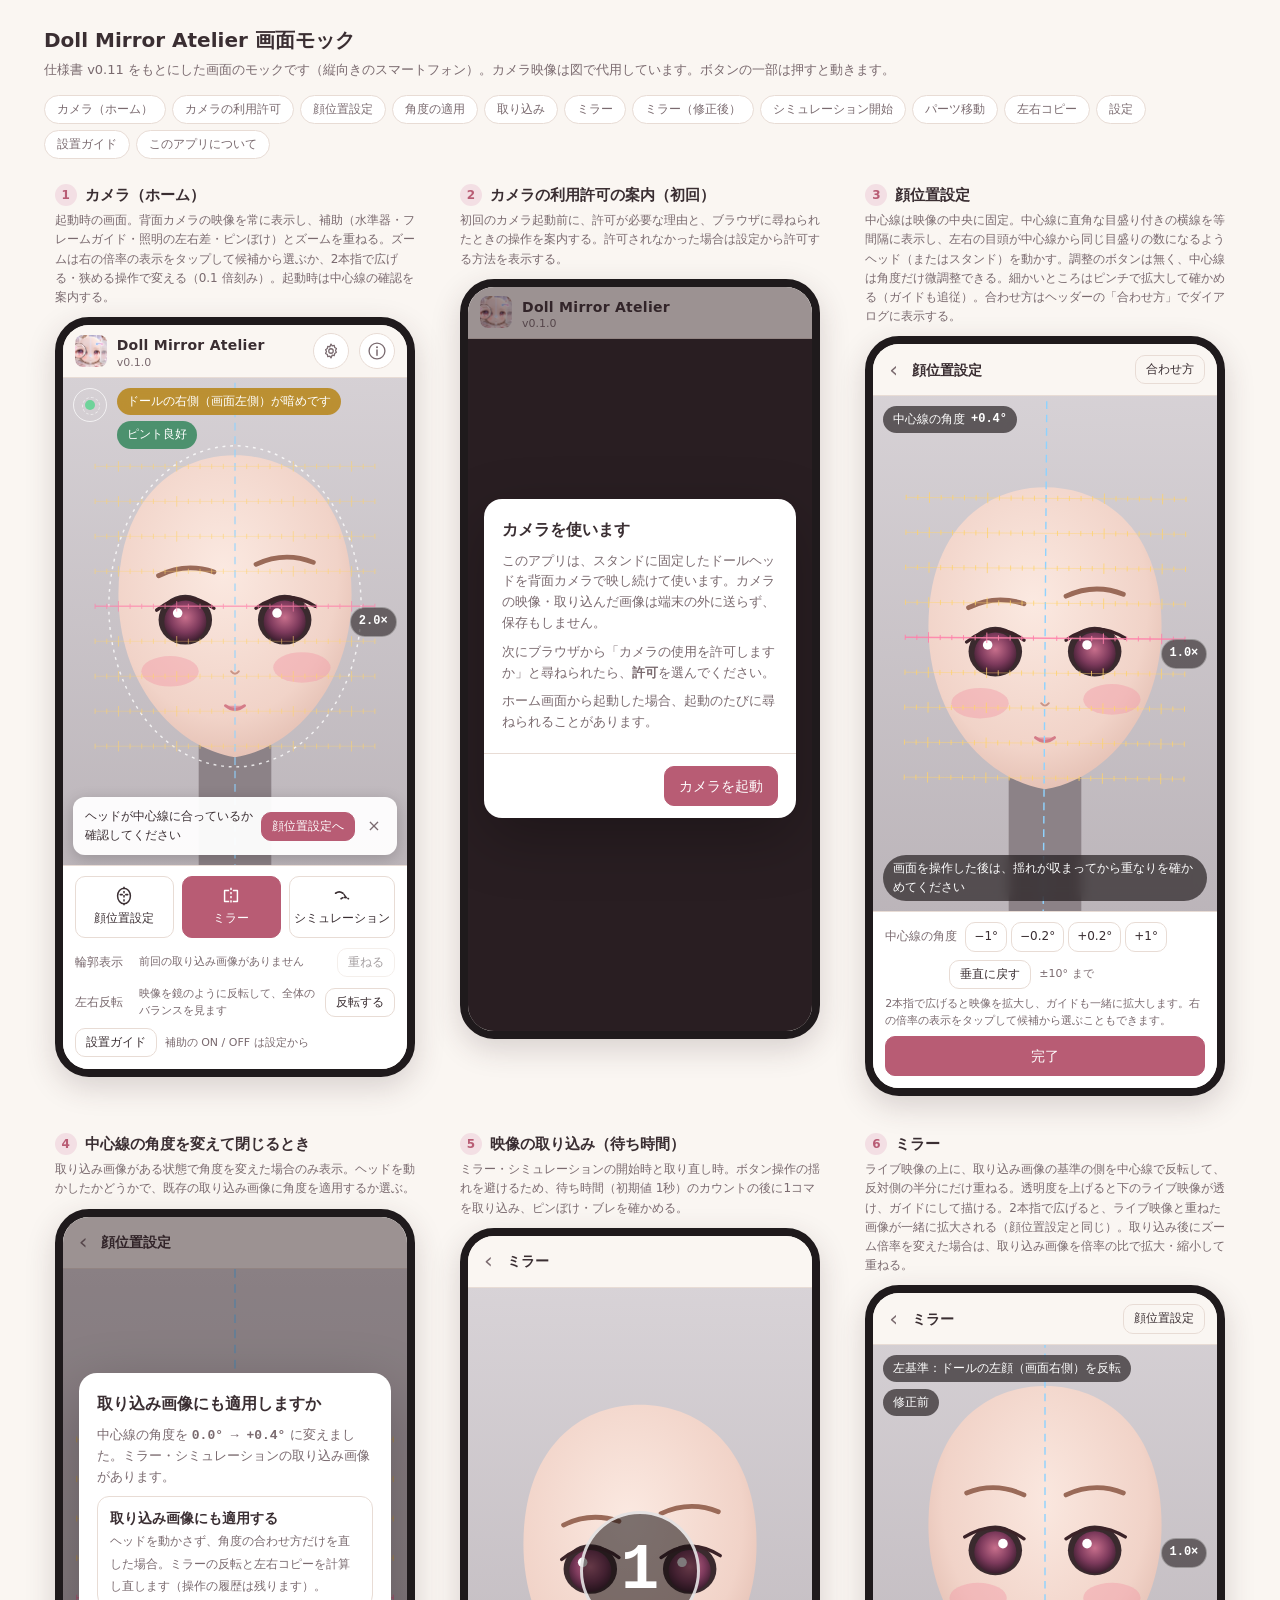
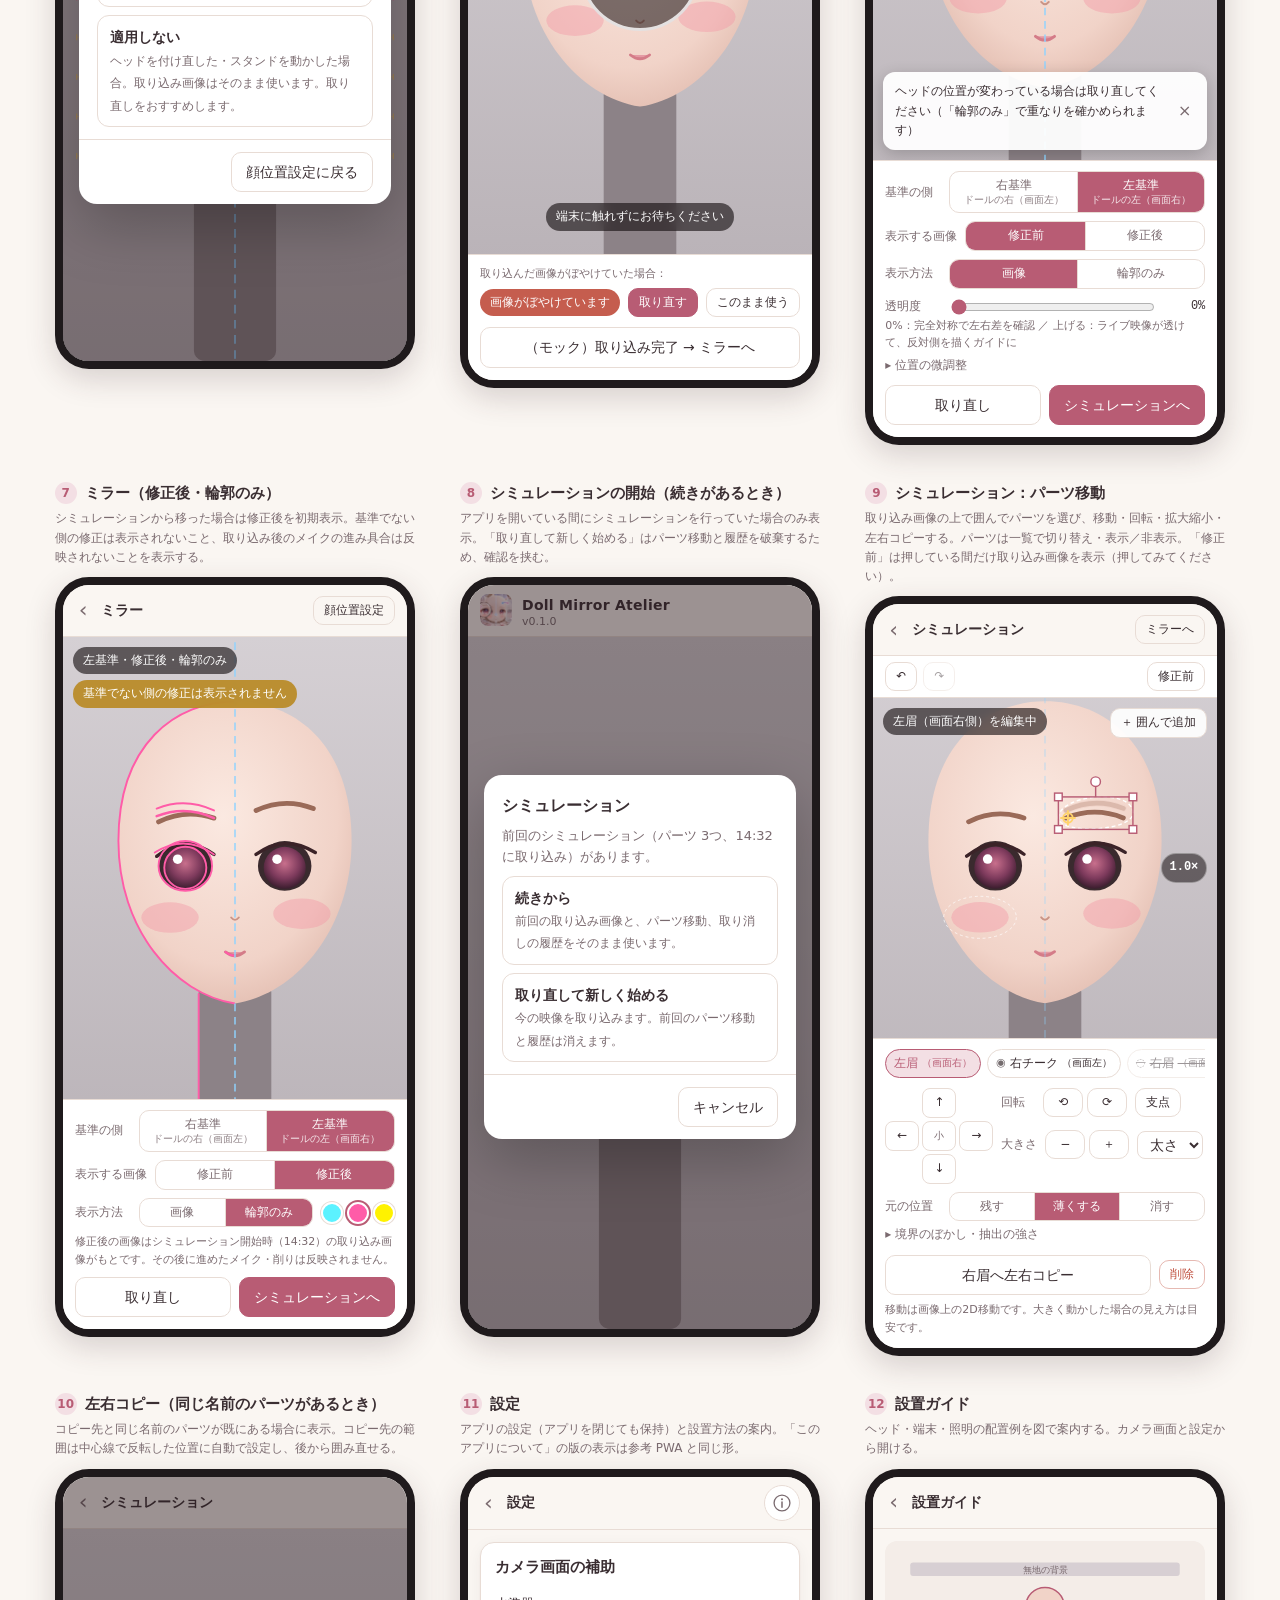
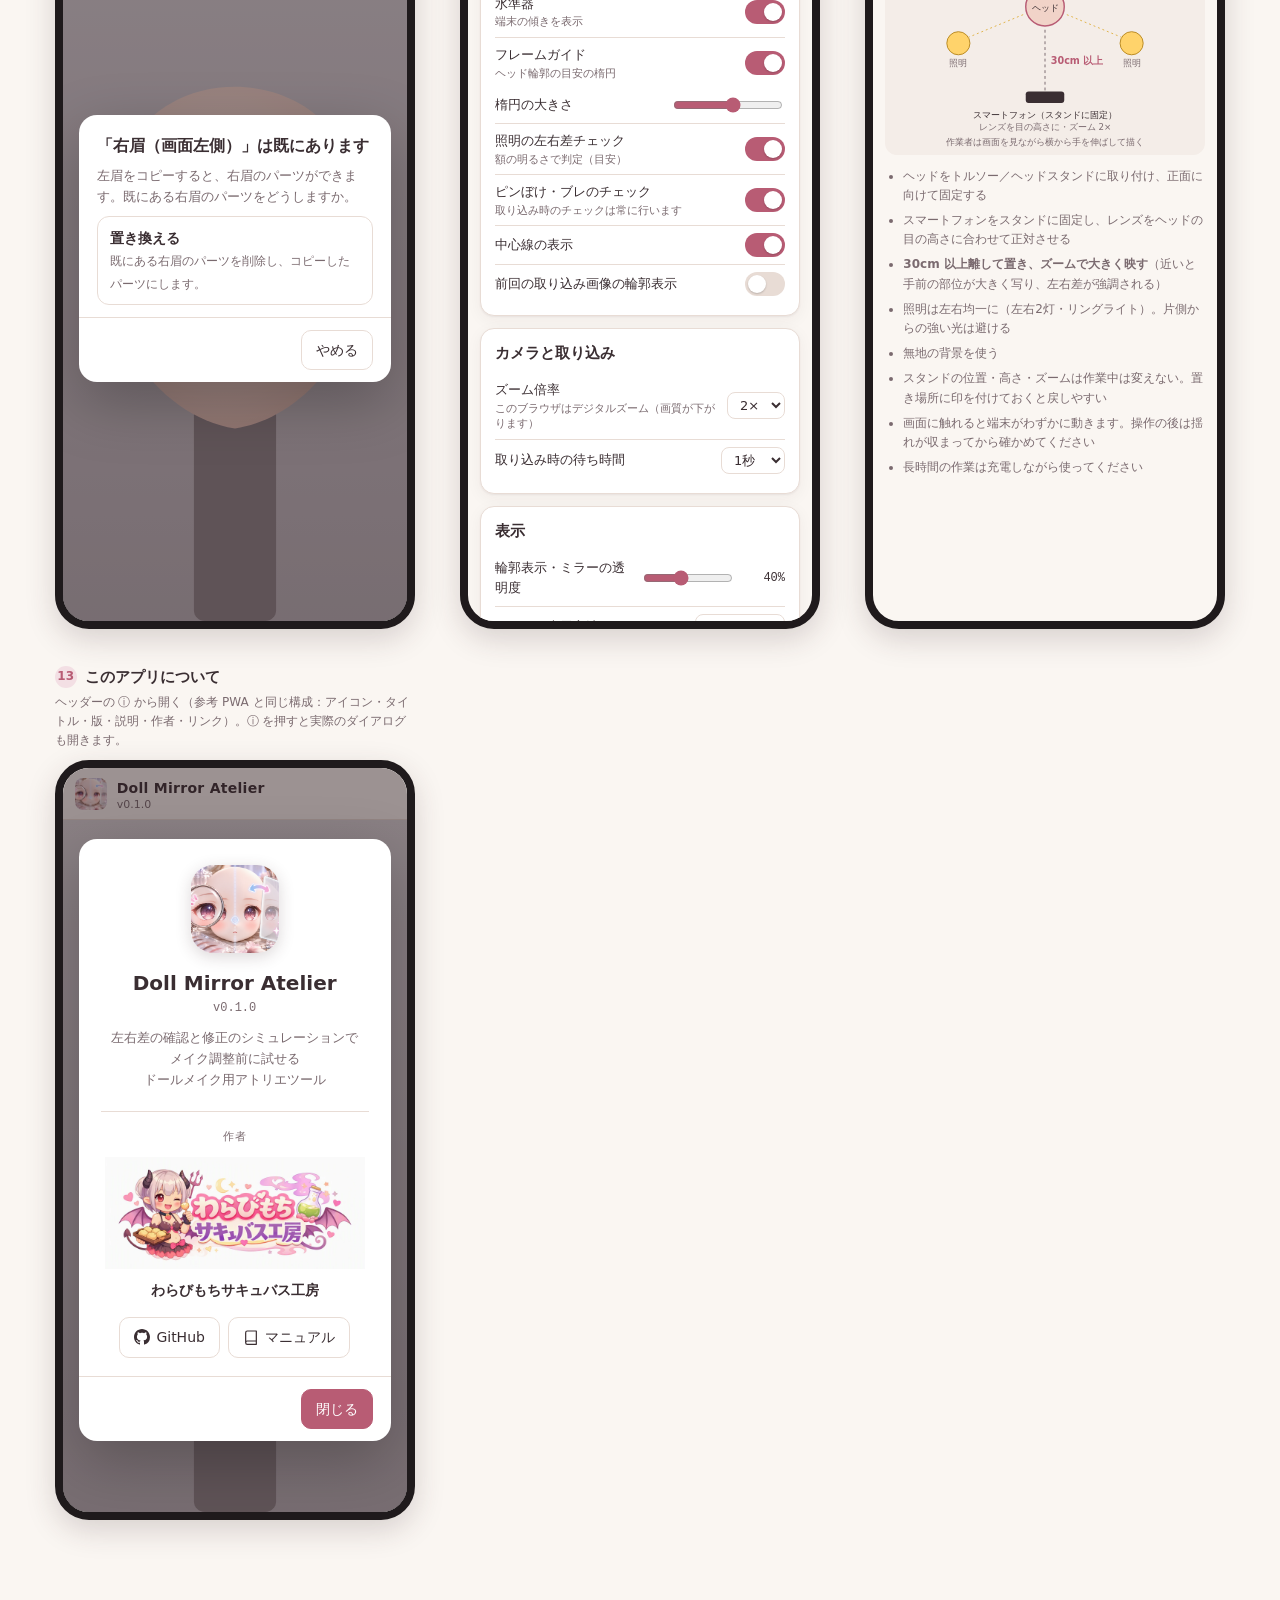
==== commit 66a2d080: "倍率の操作を全画面で揃え、ミラーの拡大とズーム変更時の取り込み画像の追従を追加 - ミラーにピンチによる表示の拡大・移動を追加（顔位置設定と同じ方式。重ねた画像も一緒に拡大） - 取り込み画像に取り込" ====
--- a/mock/index.html
+++ b/mock/index.html
@@ -90,6 +90,7 @@
     .zoom { right: 10px; top: 50%; transform: translateY(-50%); display: flex; flex-direction: column; gap: 6px; }
     .zoom button { width: 40px; height: 40px; border-radius: 50%; border: 1px solid rgba(255,255,255,.35); background: rgba(20,14,16,.55); color: #fff; font-size: 12px; cursor: pointer; }
     .zoom button.on { background: #fff; color: #222; border-color: #fff; font-weight: 700; }
+    .zoom .zoom-cur { width: auto; min-width: 46px; height: 30px; padding: 0 8px; border-radius: 999px; font-weight: 700; }
     .level { left: 10px; top: 10px; }
     .level .bubble { width: 34px; height: 34px; border-radius: 50%; border: 1.5px solid rgba(255,255,255,.7); position: relative; }
     .level .bubble::before { content: ""; position: absolute; left: 50%; top: 50%; width: 10px; height: 10px; margin: -5px 0 0 -5px; border-radius: 50%; background: #6fd39a; }
@@ -304,7 +305,7 @@
   <section class="shot" id="s-home" data-title="カメラ（ホーム）">
     <div class="shot-cap">
       <h2><span class="no">1</span>カメラ（ホーム）</h2>
-      <p>起動時の画面。背面カメラの映像を常に表示し、補助（水準器・フレームガイド・照明の左右差・ピンぼけ）とズームを重ねる。起動時は中心線の確認を案内する。</p>
+      <p>起動時の画面。背面カメラの映像を常に表示し、補助（水準器・フレームガイド・照明の左右差・ピンぼけ）とズームを重ねる。ズームは右の倍率の表示をタップして候補から選ぶか、2本指で広げる・狭める操作で変える（0.1 倍刻み）。起動時は中心線の確認を案内する。</p>
     </div>
     <div class="phone">
       <header class="topbar">
@@ -334,7 +335,7 @@
           <span class="pill good">ピント良好</span>
         </div>
         <div class="ov zoom" role="group" aria-label="ズーム">
-          <button>1×</button><button class="on">2×</button><button>3×</button>
+          <button class="zoom-cur mono">2.0×</button>
         </div>
         <div class="ov banner">
           <span class="grow">ヘッドが中心線に合っているか確認してください</span>
@@ -419,6 +420,7 @@
         <button class="btn btn-ghost btn-s">合わせ方</button>
       </header>
       <div class="stage">
+        <div class="ov zoom" role="group" aria-label="倍率"><button class="zoom-cur mono">1.0×</button></div>
         <svg class="feed" viewBox="0 0 360 640" preserveAspectRatio="xMidYMid slice">
           <use href="#head"/>
           <g transform="rotate(0.4 180 320)"><use href="#guides"/></g>
@@ -438,7 +440,7 @@
           <button class="btn btn-ghost btn-s">垂直に戻す</button>
           <span class="hint" style="margin:0">±10° まで</span>
         </div>
-        <p class="hint">2本指で広げると映像を拡大し、ガイドも一緒に拡大します。</p>
+        <p class="hint">2本指で広げると映像を拡大し、ガイドも一緒に拡大します。右の倍率の表示をタップして候補から選ぶこともできます。</p>
         <button class="btn btn-primary btn-block" data-goto="s-face-close" style="margin-top:6px">完了</button>
       </div>
     </div>
@@ -506,7 +508,7 @@
   <section class="shot" id="s-mirror" data-title="ミラー">
     <div class="shot-cap">
       <h2><span class="no">6</span>ミラー</h2>
-      <p>ライブ映像の上に、取り込み画像の基準の側を中心線で反転して、反対側の半分にだけ重ねる。透明度を上げると下のライブ映像が透け、ガイドにして描ける。</p>
+      <p>ライブ映像の上に、取り込み画像の基準の側を中心線で反転して、反対側の半分にだけ重ねる。透明度を上げると下のライブ映像が透け、ガイドにして描ける。2本指で広げると、ライブ映像と重ねた画像が一緒に拡大される（顔位置設定と同じ）。取り込み後にズーム倍率を変えた場合は、取り込み画像を倍率の比で拡大・縮小して重ねる。</p>
     </div>
     <div class="phone" id="mirror-phone">
       <header class="topbar">
@@ -515,6 +517,7 @@
         <button class="btn btn-ghost btn-s" data-goto="s-face">顔位置設定</button>
       </header>
       <div class="stage">
+        <div class="ov zoom" role="group" aria-label="倍率"><button class="zoom-cur mono">1.0×</button></div>
         <svg class="feed" viewBox="0 0 360 640" preserveAspectRatio="xMidYMid slice">
           <use href="#head"/>
           <!-- 反転した基準側 -->
@@ -683,6 +686,7 @@
         <button class="btn btn-s hold" data-hold>修正前</button>
       </div>
       <div class="stage">
+        <div class="ov zoom" role="group" aria-label="倍率"><button class="zoom-cur mono">1.0×</button></div>
         <svg class="feed" viewBox="0 0 360 640" preserveAspectRatio="xMidYMid slice">
           <use href="#head"/>
           <g class="mod">
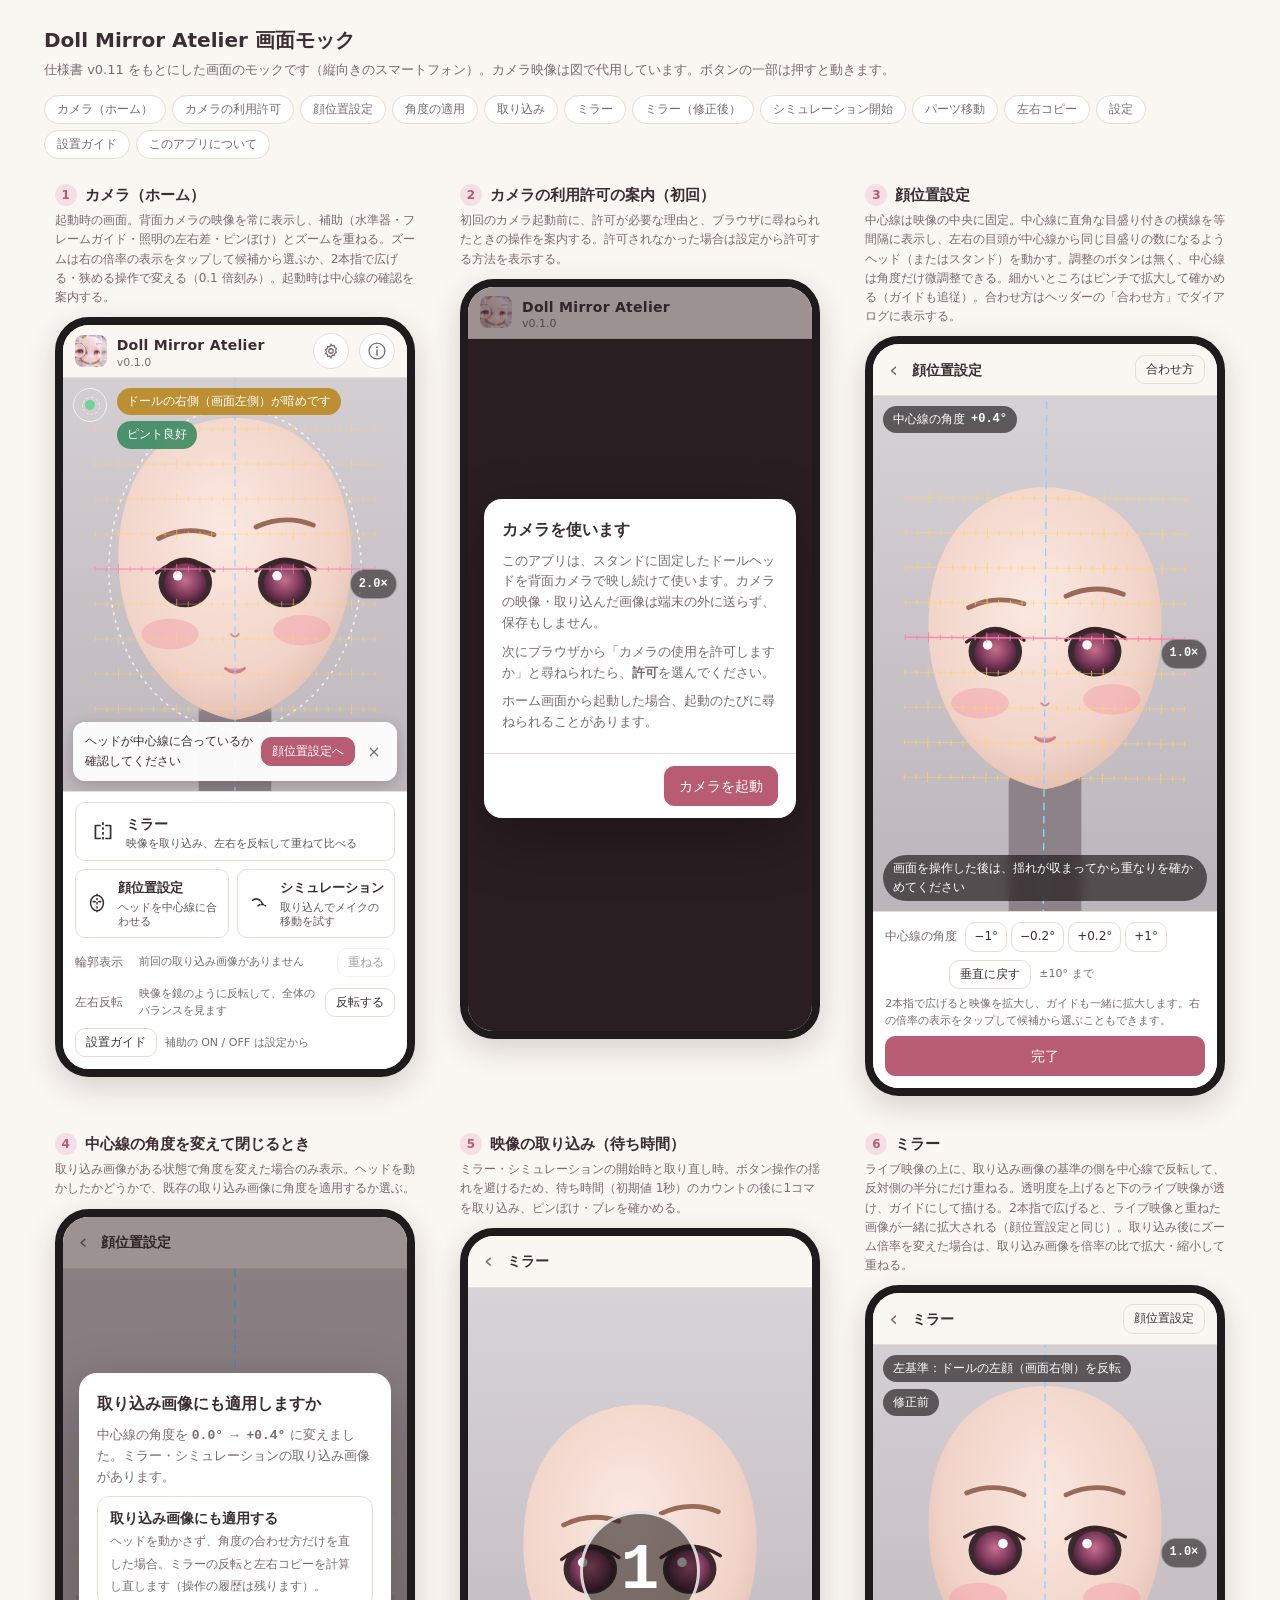
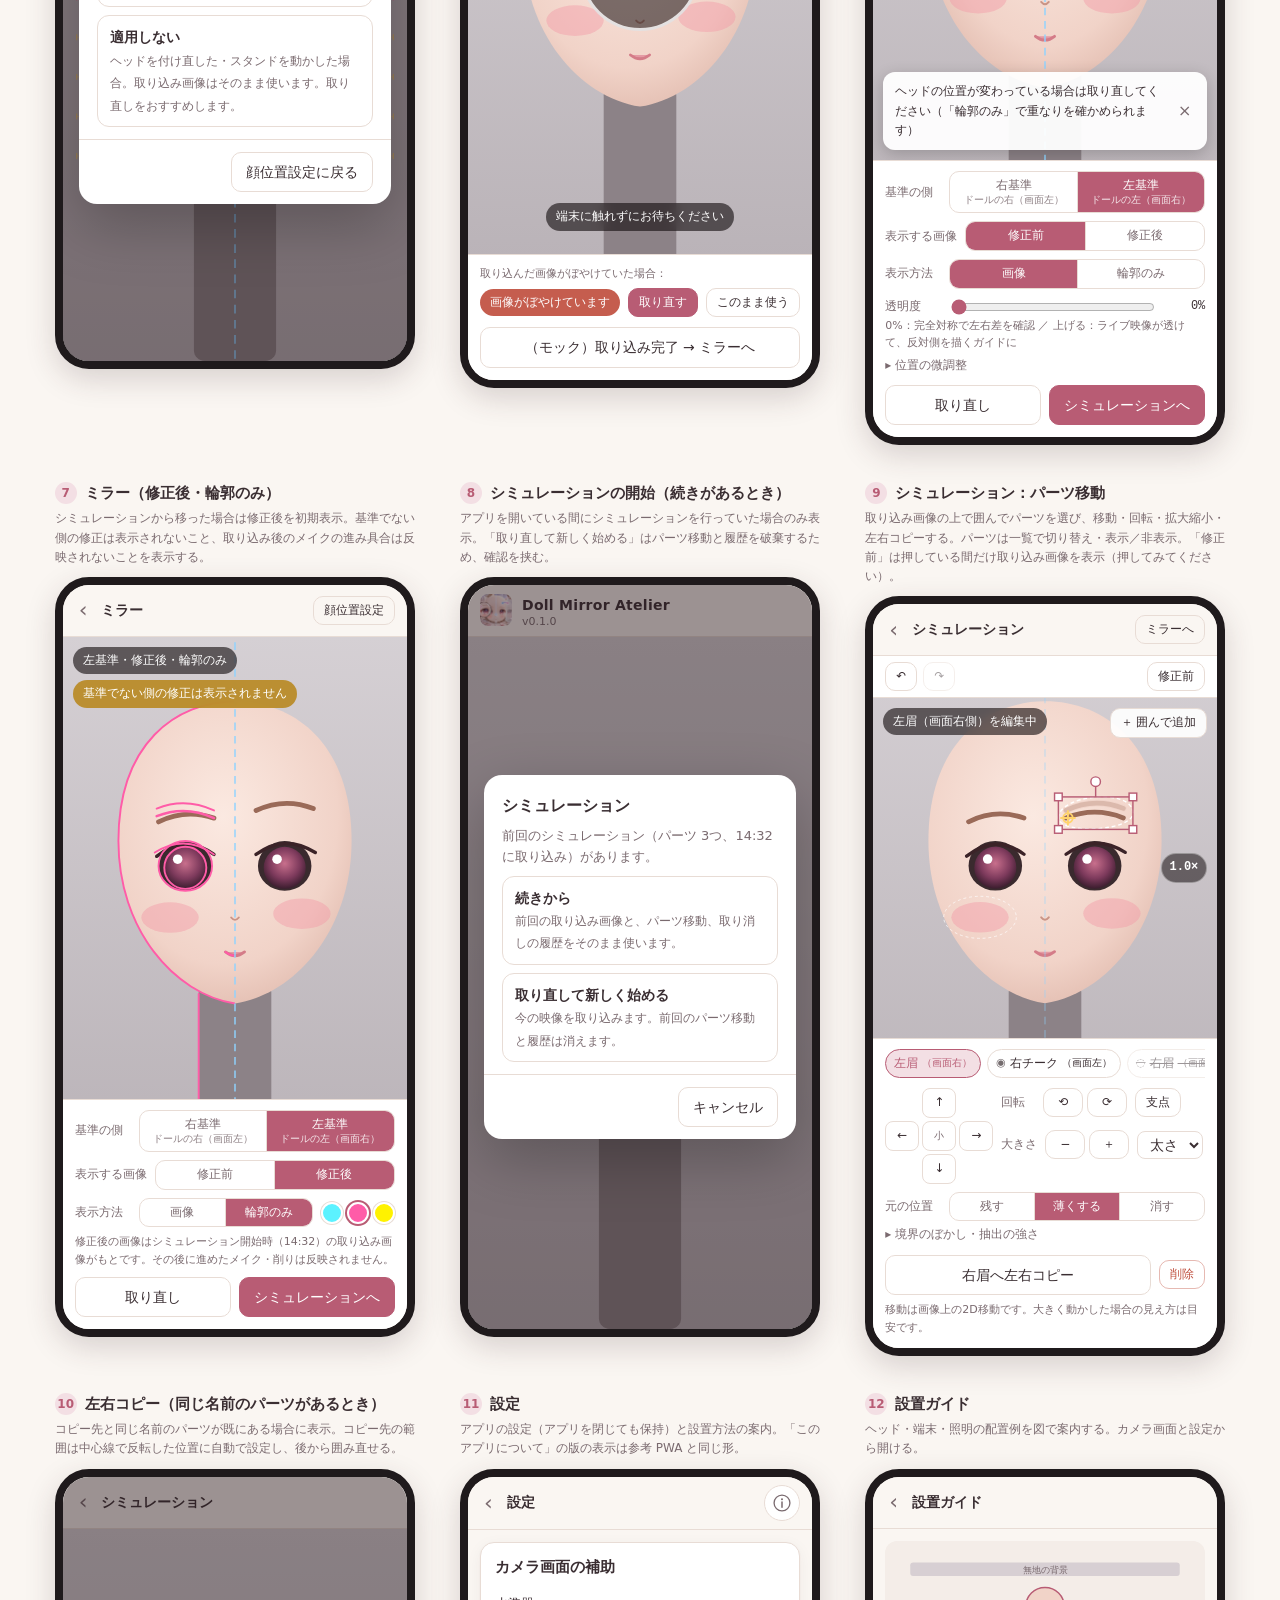
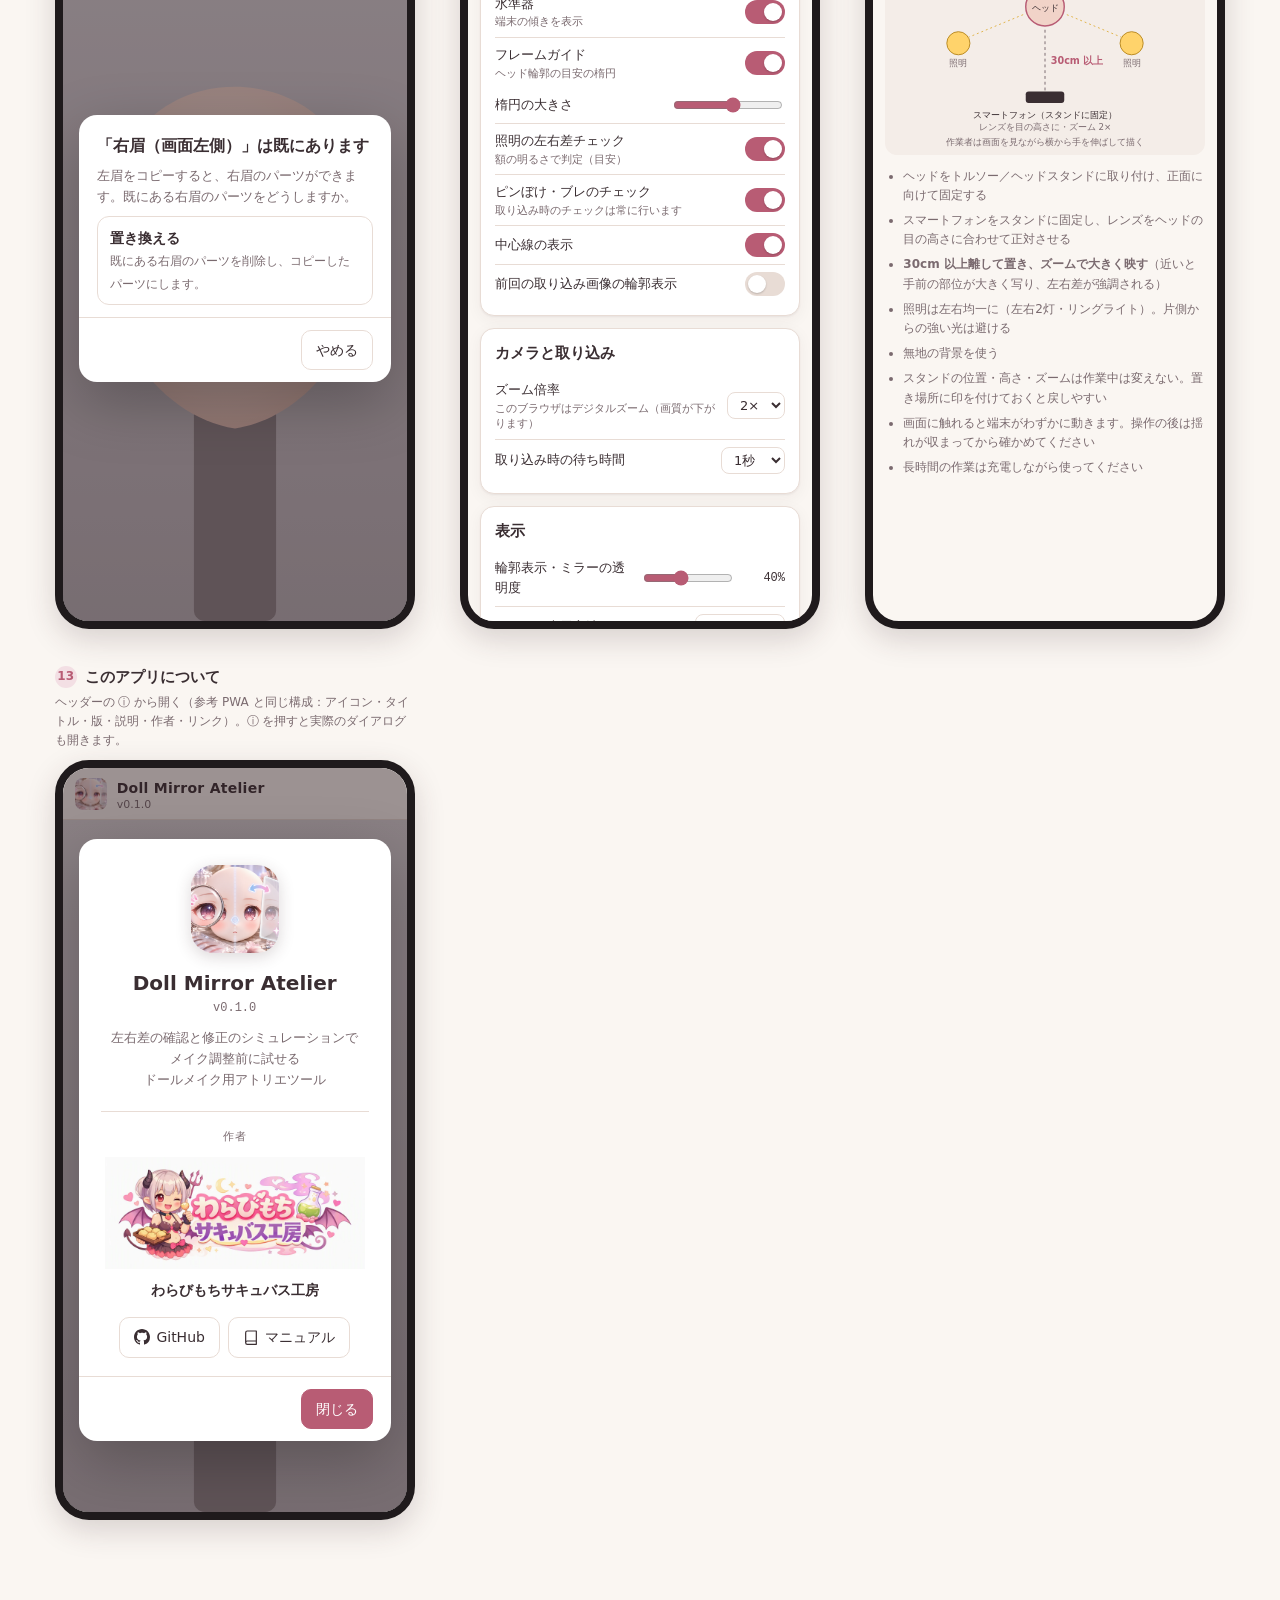
==== commit 2bd5546a: "ホーム：各画面への入口を並べ直し、押すと何が起こるかを添える - 3つを横に並べて「ミラー」だけを塗っていたため選択中のタブのように見えたので、「ミラー」を1段目に大きく、「顔位置設定」「シミュレーシ" ====
--- a/mock/index.html
+++ b/mock/index.html
@@ -132,9 +132,17 @@
     .seg button small { display: block; font-size: 10px; opacity: .85; }
     input[type=range] { accent-color: var(--accent); width: 100%; }
     .val { font-size: 12px; min-width: 40px; text-align: right; }
-    .nav3 { display: grid; grid-template-columns: repeat(3, 1fr); gap: 8px; }
-    .nav3 .btn { flex-direction: column; gap: 2px; padding: 8px 4px; font-size: 12px; }
-    .nav3 .btn svg { width: 22px; height: 22px; }
+    .home-nav { display: grid; gap: 8px; }
+    .home-nav .btn { justify-content: flex-start; gap: 10px; text-align: left; }
+    .home-nav .btn svg { width: 22px; height: 22px; flex: none; }
+    .nav-main { padding: 10px 14px; }
+    .home-nav .nav-main svg { width: 26px; height: 26px; }
+    .nav-sub { display: grid; grid-template-columns: 1fr 1fr; gap: 8px; }
+    .nav-sub .btn { padding: 8px 10px; }
+    .nav-text { display: flex; flex-direction: column; gap: 1px; min-width: 0; }
+    .nav-text b { font-size: 14px; }
+    .nav-sub .nav-text b { font-size: 13px; }
+    .nav-text small { font-size: 10.5px; font-weight: 400; opacity: .8; line-height: 1.35; white-space: normal; }
     .fine { display: flex; gap: 4px; }
     .fine .btn { padding: 4px 8px; font-size: 12px; min-width: 40px; }
     .divider { height: 1px; background: var(--line); margin: 10px -12px; }
@@ -344,19 +352,22 @@
         </div>
       </div>
       <div class="panel">
-        <div class="nav3">
-          <button class="btn" data-goto="s-face">
-            <svg viewBox="0 0 24 24" aria-hidden="true"><path d="M12 2v20" stroke="currentColor" stroke-width="1.6" stroke-dasharray="2.5 2"/><ellipse cx="12" cy="12" rx="7" ry="8.5" fill="none" stroke="currentColor" stroke-width="1.6"/><path d="M8 10.5h2M14 10.5h2" stroke="currentColor" stroke-width="1.8" stroke-linecap="round"/></svg>
-            顔位置設定
+        <!-- 各画面への入口（タブではない）。主な操作のミラーを大きく1段目に置き、残りを2段目に並べる -->
+        <div class="home-nav">
+          <button class="btn nav-main" data-goto="s-count">
+            <svg viewBox="0 0 24 24" aria-hidden="true"><path d="M12 3v18" stroke="currentColor" stroke-width="1.6" stroke-dasharray="2.5 2"/><path d="M10 6H5v12h5M14 6h5v12h-5" fill="none" stroke="currentColor" stroke-width="1.6" stroke-linejoin="round"/></svg>
+            <span class="nav-text"><b>ミラー</b><small>映像を取り込み、左右を反転して重ねて比べる</small></span>
           </button>
-          <button class="btn btn-primary" data-goto="s-count">
-            <svg viewBox="0 0 24 24" aria-hidden="true"><path d="M12 3v18" stroke="currentColor" stroke-width="1.6" stroke-dasharray="2.5 2"/><path d="M10 6H5v12h5M14 6h5v12h-5" fill="none" stroke="currentColor" stroke-width="1.6" stroke-linejoin="round"/></svg>
-            ミラー
-          </button>
-          <button class="btn" data-goto="s-simstart">
-            <svg viewBox="0 0 24 24" aria-hidden="true"><path d="M5 9q4-3 8 0" stroke="currentColor" stroke-width="1.8" fill="none" stroke-linecap="round"/><path d="M11 15q4-3 8 0" stroke="currentColor" stroke-width="1.8" fill="none" stroke-linecap="round" stroke-dasharray="2 2"/><path d="M14 10l2 3" stroke="currentColor" stroke-width="1.5" stroke-linecap="round"/></svg>
-            シミュレーション
-          </button>
+          <div class="nav-sub">
+            <button class="btn" data-goto="s-face">
+              <svg viewBox="0 0 24 24" aria-hidden="true"><path d="M12 2v20" stroke="currentColor" stroke-width="1.6" stroke-dasharray="2.5 2"/><ellipse cx="12" cy="12" rx="7" ry="8.5" fill="none" stroke="currentColor" stroke-width="1.6"/><path d="M8 10.5h2M14 10.5h2" stroke="currentColor" stroke-width="1.8" stroke-linecap="round"/></svg>
+              <span class="nav-text"><b>顔位置設定</b><small>ヘッドを中心線に合わせる</small></span>
+            </button>
+            <button class="btn" data-goto="s-simstart">
+              <svg viewBox="0 0 24 24" aria-hidden="true"><path d="M5 9q4-3 8 0" stroke="currentColor" stroke-width="1.8" fill="none" stroke-linecap="round"/><path d="M11 15q4-3 8 0" stroke="currentColor" stroke-width="1.8" fill="none" stroke-linecap="round" stroke-dasharray="2 2"/><path d="M14 10l2 3" stroke="currentColor" stroke-width="1.5" stroke-linecap="round"/></svg>
+              <span class="nav-text"><b>シミュレーション</b><small>取り込んでメイクの移動を試す</small></span>
+            </button>
+          </div>
         </div>
         <div class="row" style="margin-top:10px">
           <span class="lbl">輪郭表示</span>
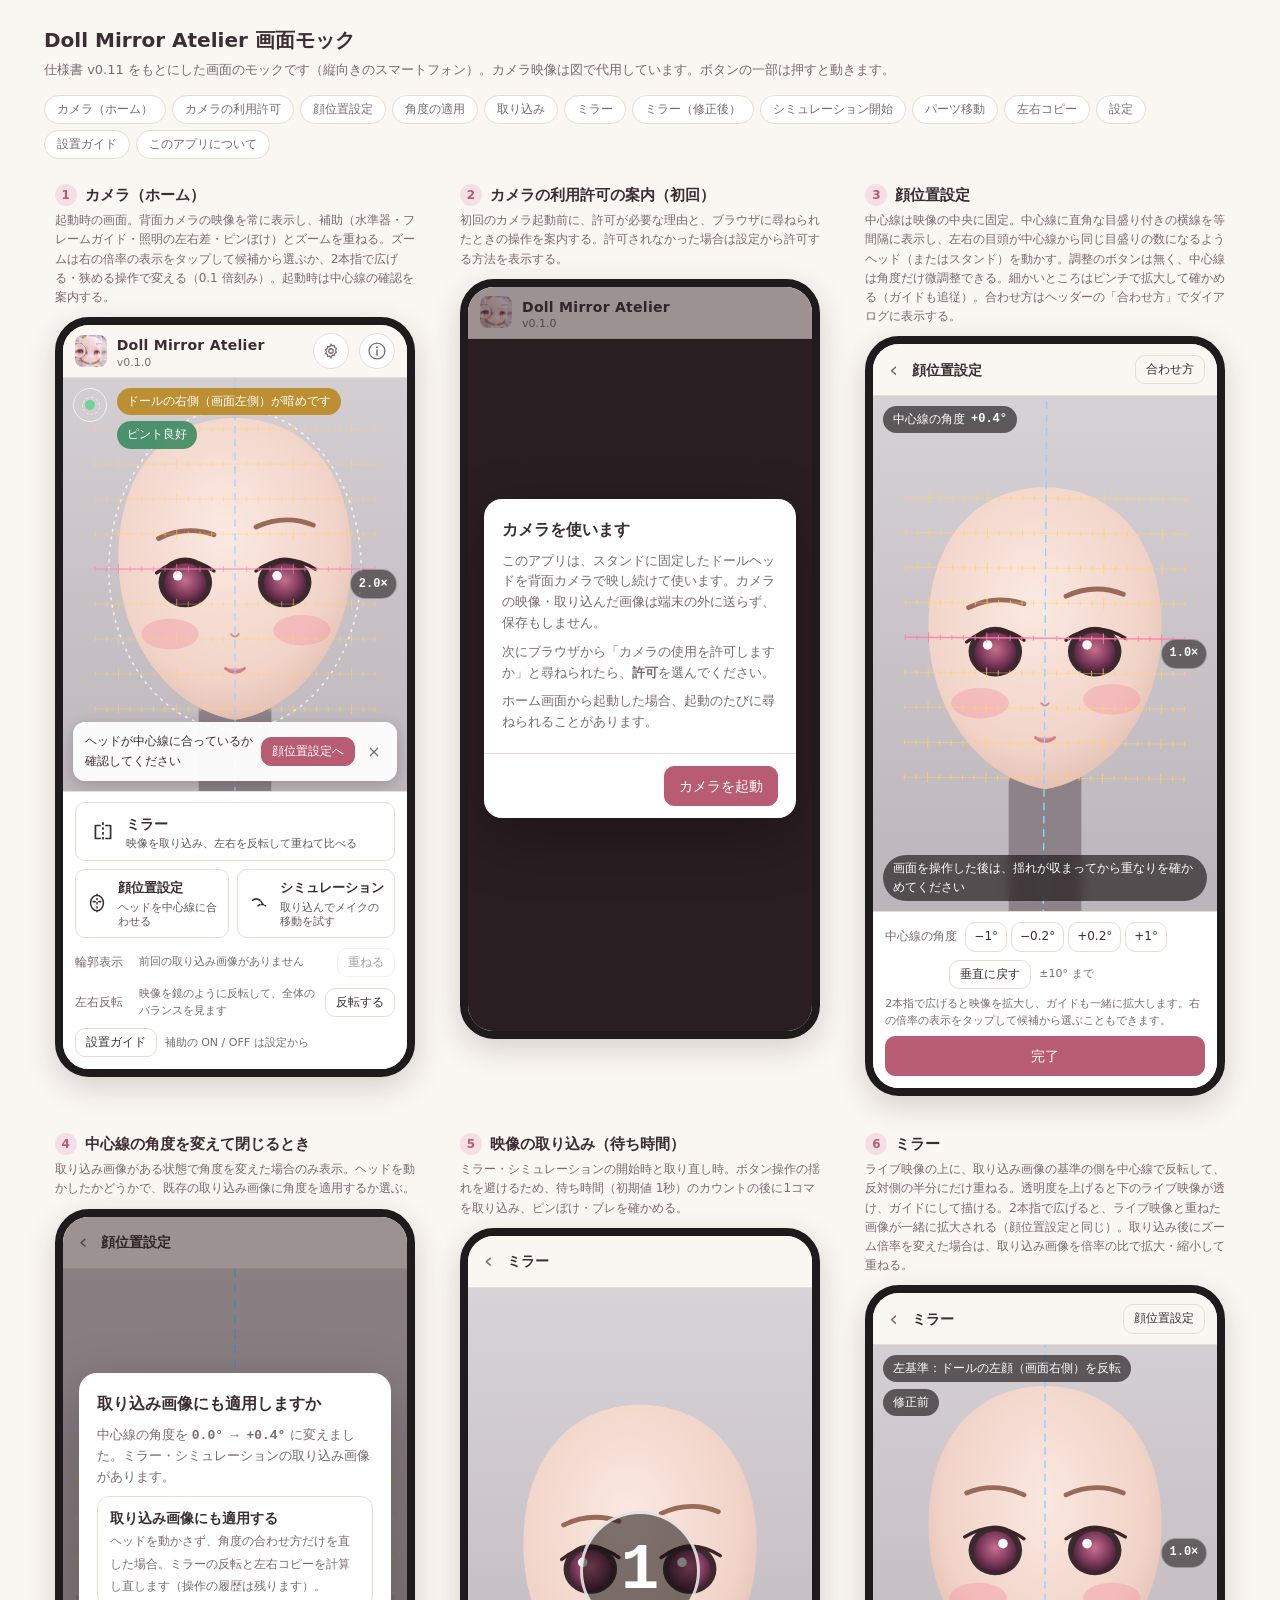
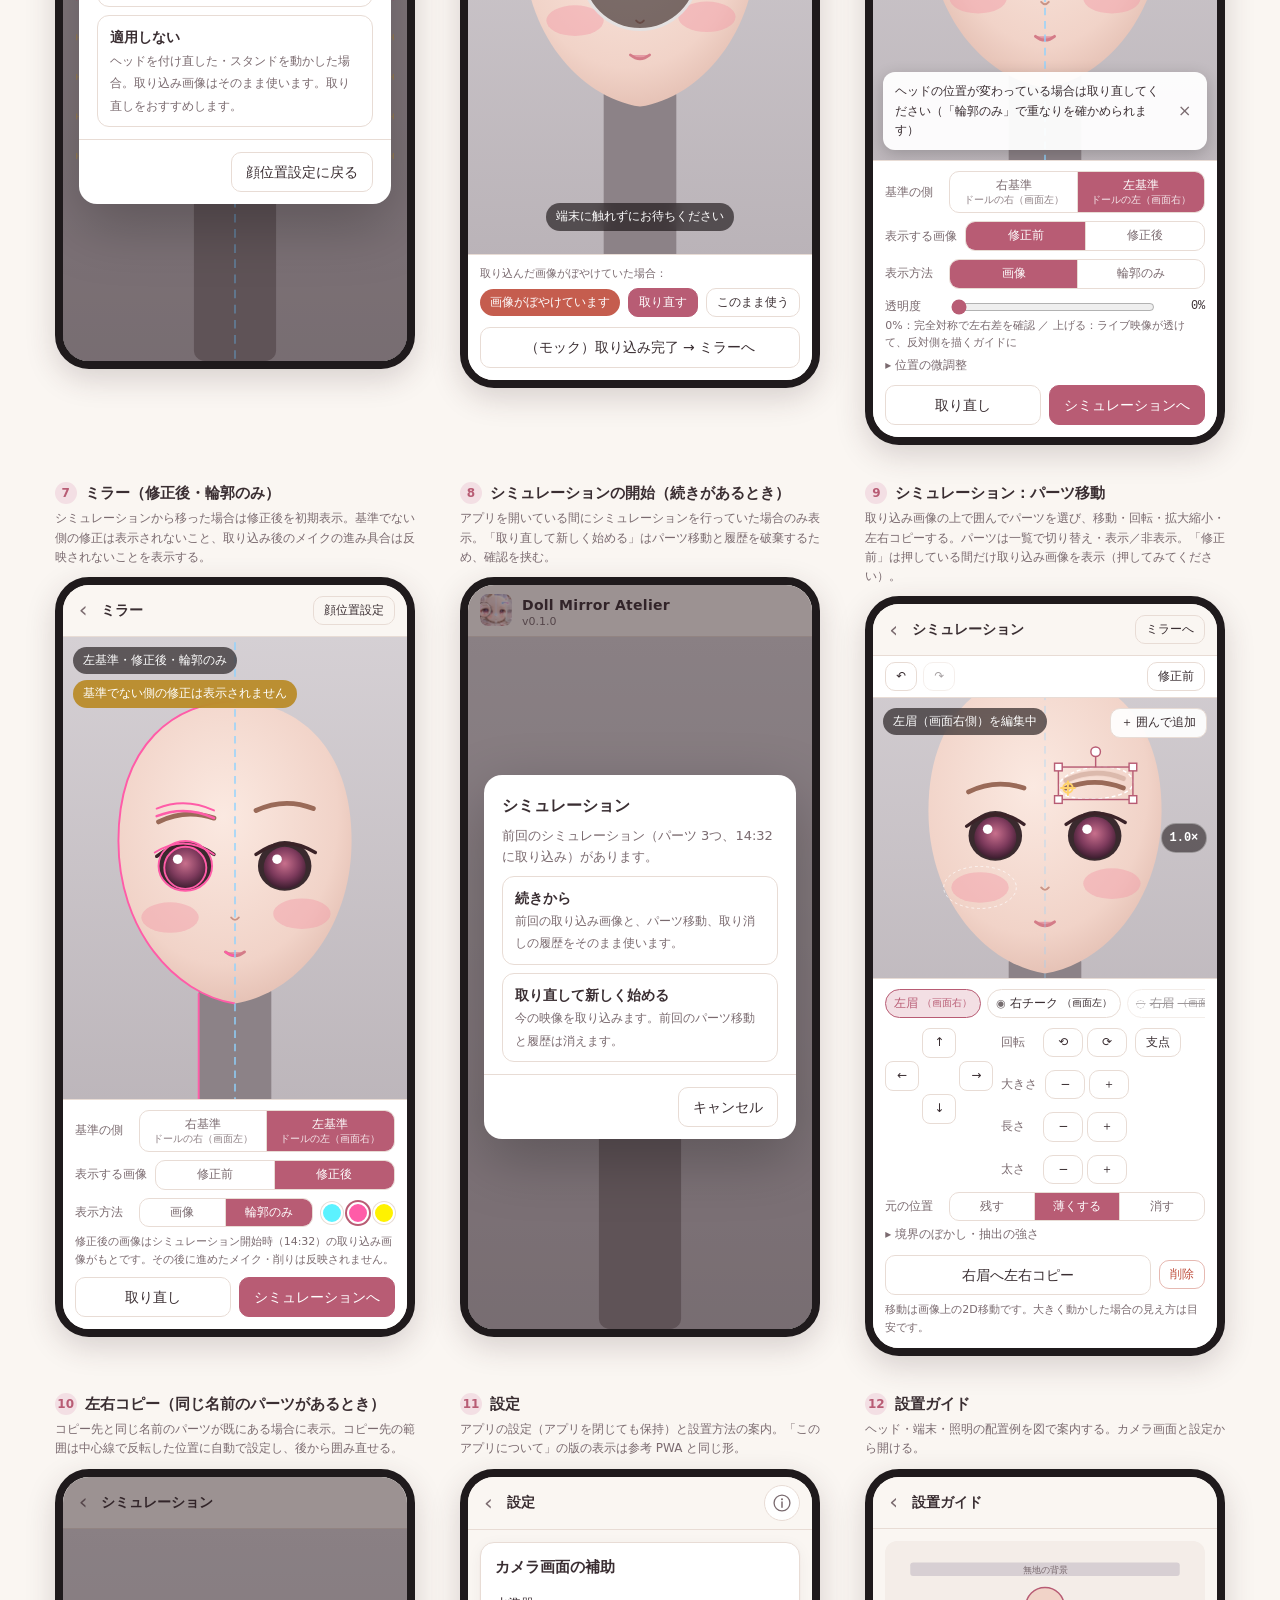
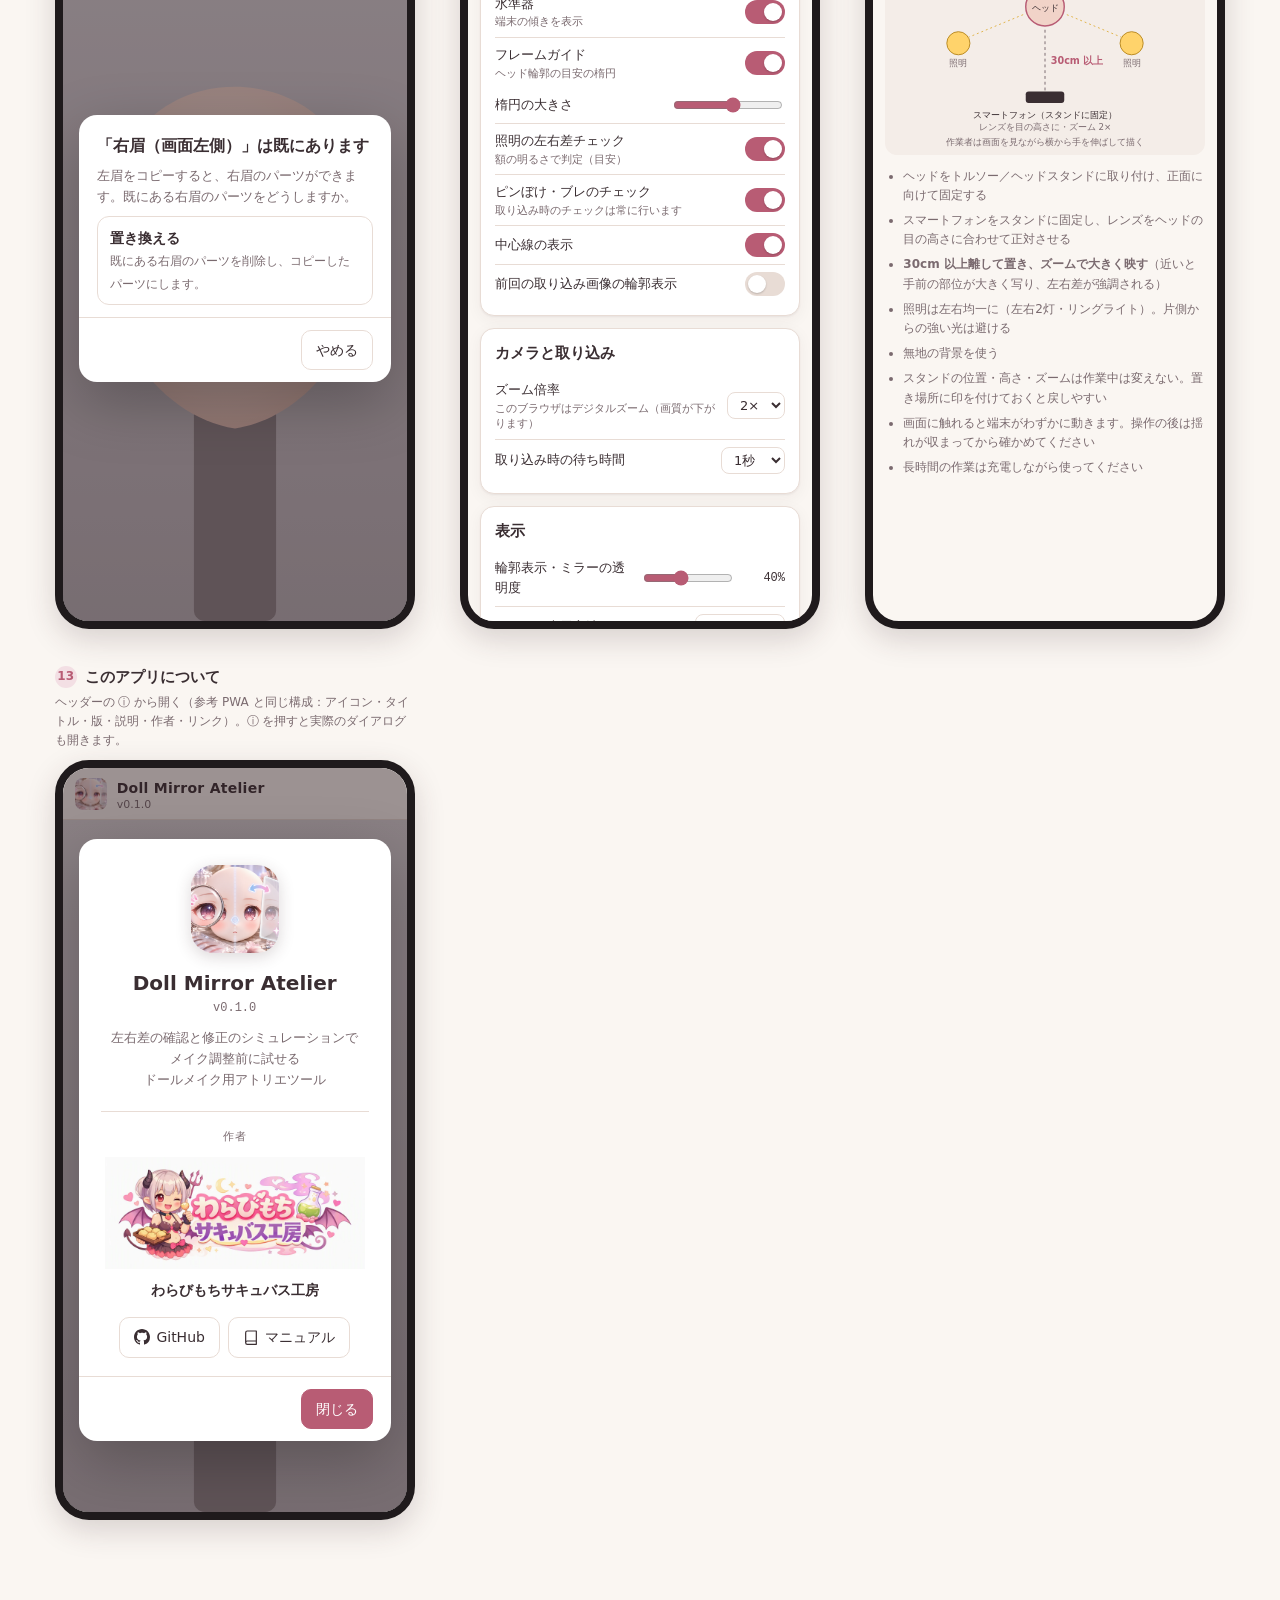
==== commit 87ada684: "シミュレーションの微調整を簡素化し、連続タップで文字が選択されないようにする - 画面全体で文字の選択と長押しのメニューを無効にし（入力欄を除く）、ボタン等のダブルタップによる拡大も無効にする - 移" ====
--- a/mock/index.html
+++ b/mock/index.html
@@ -733,13 +733,14 @@
         <div class="row" style="margin-top:8px;align-items:flex-start">
           <div class="pad" aria-label="移動">
             <span></span><button>↑</button><span></span>
-            <button>←</button><button class="c">小</button><button>→</button>
+            <button>←</button><span></span><button>→</button>
             <span></span><button>↓</button><span></span>
           </div>
           <div class="grow" style="display:grid;gap:5px">
             <div class="row"><span class="lbl" style="min-width:34px">回転</span><div class="fine"><button class="btn">⟲</button><button class="btn">⟳</button></div><button class="btn btn-ghost btn-s">支点</button></div>
-            <div class="row"><span class="lbl" style="min-width:34px">大きさ</span><div class="fine"><button class="btn">−</button><button class="btn">＋</button></div>
-              <select aria-label="拡大縮小の方向"><option>全体</option><option>長さ</option><option selected>太さ</option></select></div>
+            <div class="row"><span class="lbl" style="min-width:34px">大きさ</span><div class="fine"><button class="btn">−</button><button class="btn">＋</button></div></div>
+            <div class="row"><span class="lbl" style="min-width:34px">長さ</span><div class="fine"><button class="btn">−</button><button class="btn">＋</button></div></div>
+            <div class="row"><span class="lbl" style="min-width:34px">太さ</span><div class="fine"><button class="btn">−</button><button class="btn">＋</button></div></div>
           </div>
         </div>
         <div class="row">
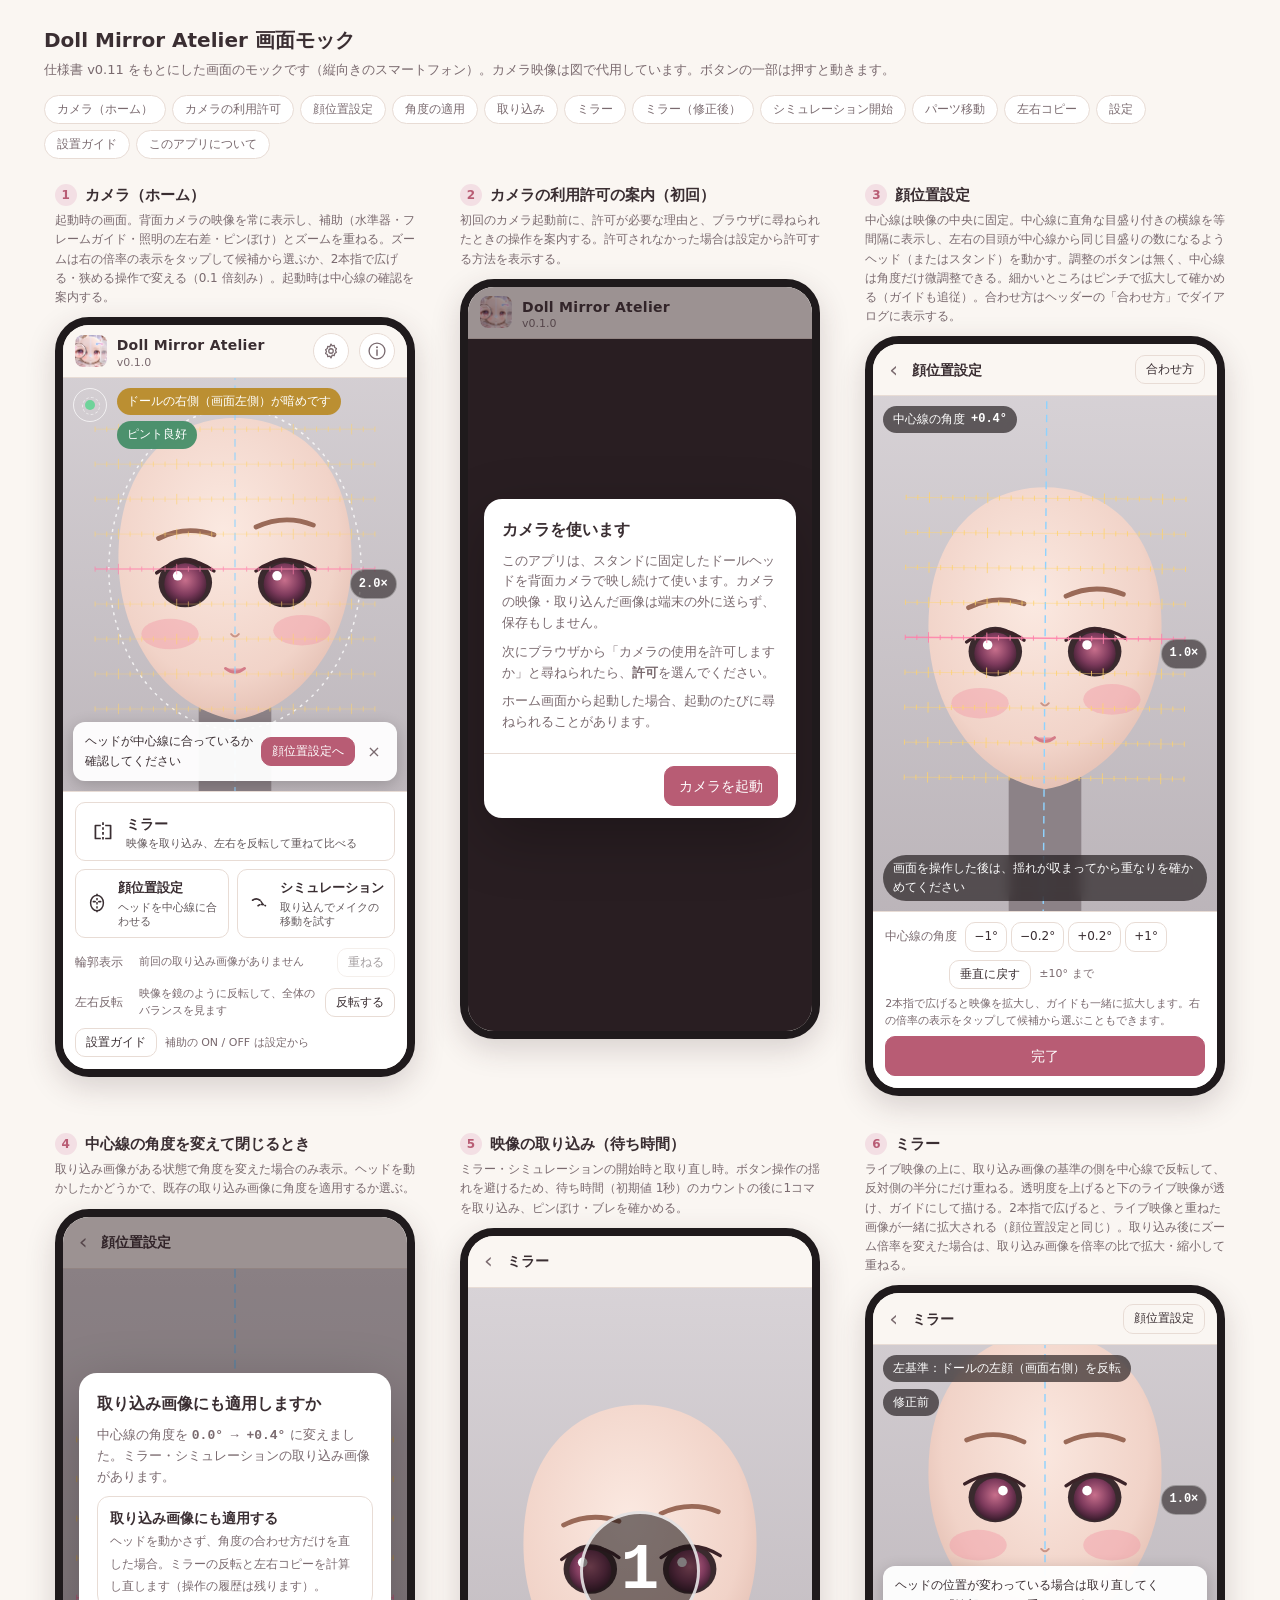
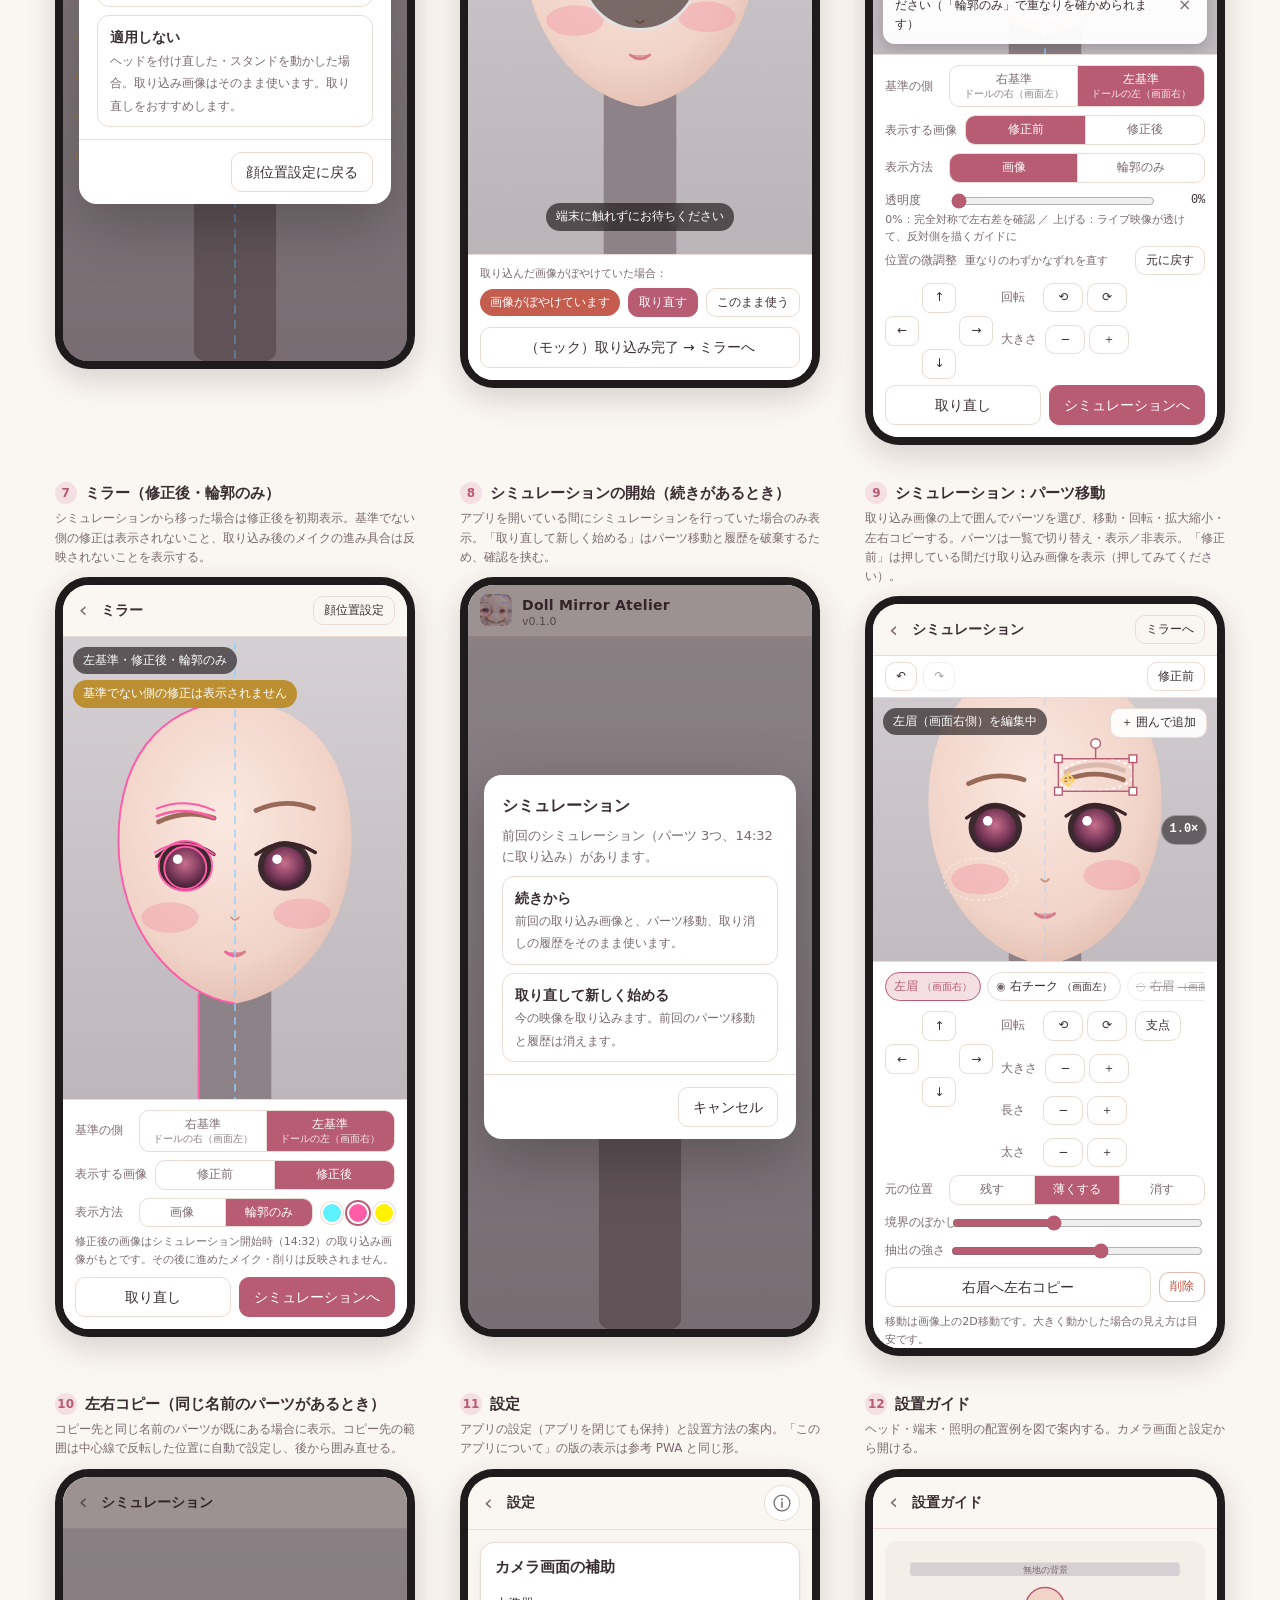
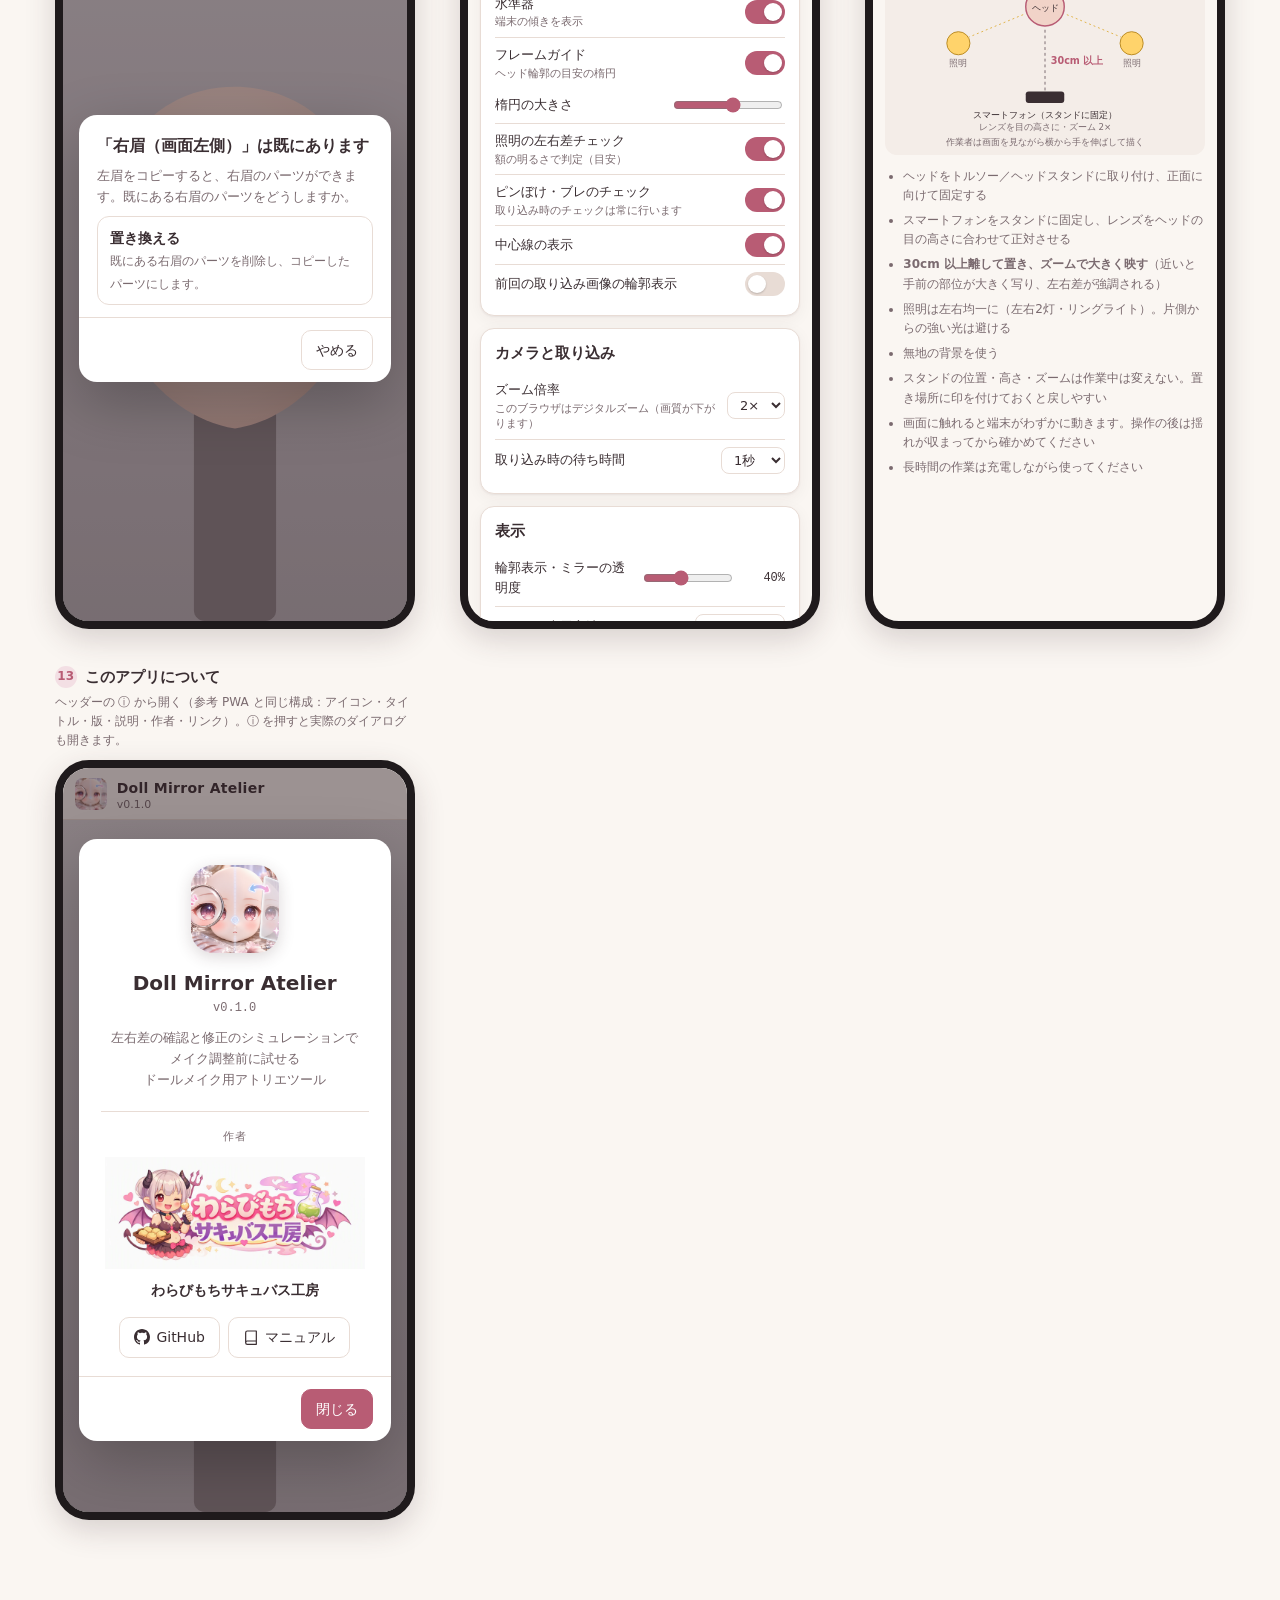
==== commit 2bf2c20c: "折りたたみをやめ、ミラーの位置の微調整をシミュレーションと同じ並びにする - シミュレーションの「境界のぼかし」「抽出の強さ」のスライダーと、ミラーの「位置の微調整」のボタンを、折りたたみ（開けること" ====
--- a/mock/index.html
+++ b/mock/index.html
@@ -148,9 +148,6 @@
     .divider { height: 1px; background: var(--line); margin: 10px -12px; }
     .swatch { width: 22px; height: 22px; border-radius: 50%; border: 2px solid var(--surface); box-shadow: 0 0 0 1px var(--line); cursor: pointer; padding: 0; }
     .swatch.on { box-shadow: 0 0 0 2px var(--accent); }
-    details.fold > summary { cursor: pointer; font-size: 12px; color: var(--ink-2); list-style: none; padding: 4px 0; }
-    details.fold > summary::before { content: "▸ "; }
-    details.fold[open] > summary::before { content: "▾ "; }
 
     /* ---- シミュレーション ---- */
     .simbar { flex: none; display: flex; gap: 6px; align-items: center; padding: 6px 12px; background: var(--surface); border-bottom: 1px solid var(--line); }
@@ -576,14 +573,22 @@
           <span class="val mono" id="m-alpha-v">0%</span>
         </div>
         <p class="hint" style="margin-top:0">0%：完全対称で左右差を確認 ／ 上げる：ライブ映像が透けて、反対側を描くガイドに</p>
-        <details class="fold">
-          <summary>位置の微調整</summary>
-          <div class="row wrap" style="gap:4px">
-            <div class="fine"><button class="btn">←</button><button class="btn">→</button><button class="btn">↑</button><button class="btn">↓</button></div>
-            <div class="fine"><button class="btn">縮小</button><button class="btn">拡大</button><button class="btn">⟲</button><button class="btn">⟳</button></div>
-            <button class="btn btn-ghost btn-s">元に戻す</button>
-          </div>
-        </details>
+        <div class="row">
+          <span class="lbl">位置の微調整</span>
+          <span class="hint grow" style="margin:0">重なりのわずかなずれを直す</span>
+          <button class="btn btn-ghost btn-s">元に戻す</button>
+        </div>
+        <div class="row" style="align-items:flex-start">
+          <div class="pad">
+            <span></span><button>↑</button><span></span>
+            <button>←</button><span></span><button>→</button>
+            <span></span><button>↓</button><span></span>
+          </div>
+          <div class="grow" style="display:grid;gap:5px">
+            <div class="row"><span class="lbl" style="min-width:34px">回転</span><div class="fine"><button class="btn">⟲</button><button class="btn">⟳</button></div></div>
+            <div class="row"><span class="lbl" style="min-width:34px">大きさ</span><div class="fine"><button class="btn">−</button><button class="btn">＋</button></div></div>
+          </div>
+        </div>
         <div class="row" style="margin-top:6px">
           <button class="btn grow" data-goto="s-count">取り直し</button>
           <button class="btn btn-primary grow" data-goto="s-simstart">シミュレーションへ</button>
@@ -747,11 +752,8 @@
           <span class="lbl">元の位置</span>
           <div class="seg"><button>残す</button><button class="on">薄くする</button><button>消す</button></div>
         </div>
-        <details class="fold">
-          <summary>境界のぼかし・抽出の強さ</summary>
-          <div class="row"><span class="lbl">ぼかし</span><input type="range" value="40" aria-label="ぼかし幅"></div>
-          <div class="row"><span class="lbl">抽出の強さ</span><input type="range" value="60" aria-label="抽出の強さ"></div>
-        </details>
+        <div class="row"><span class="lbl">境界のぼかし</span><input type="range" value="40" aria-label="ぼかし幅"></div>
+        <div class="row"><span class="lbl">抽出の強さ</span><input type="range" value="60" aria-label="抽出の強さ"></div>
         <div class="row" style="margin-top:6px">
           <button class="btn grow">右眉へ左右コピー</button>
           <button class="btn btn-danger btn-s">削除</button>
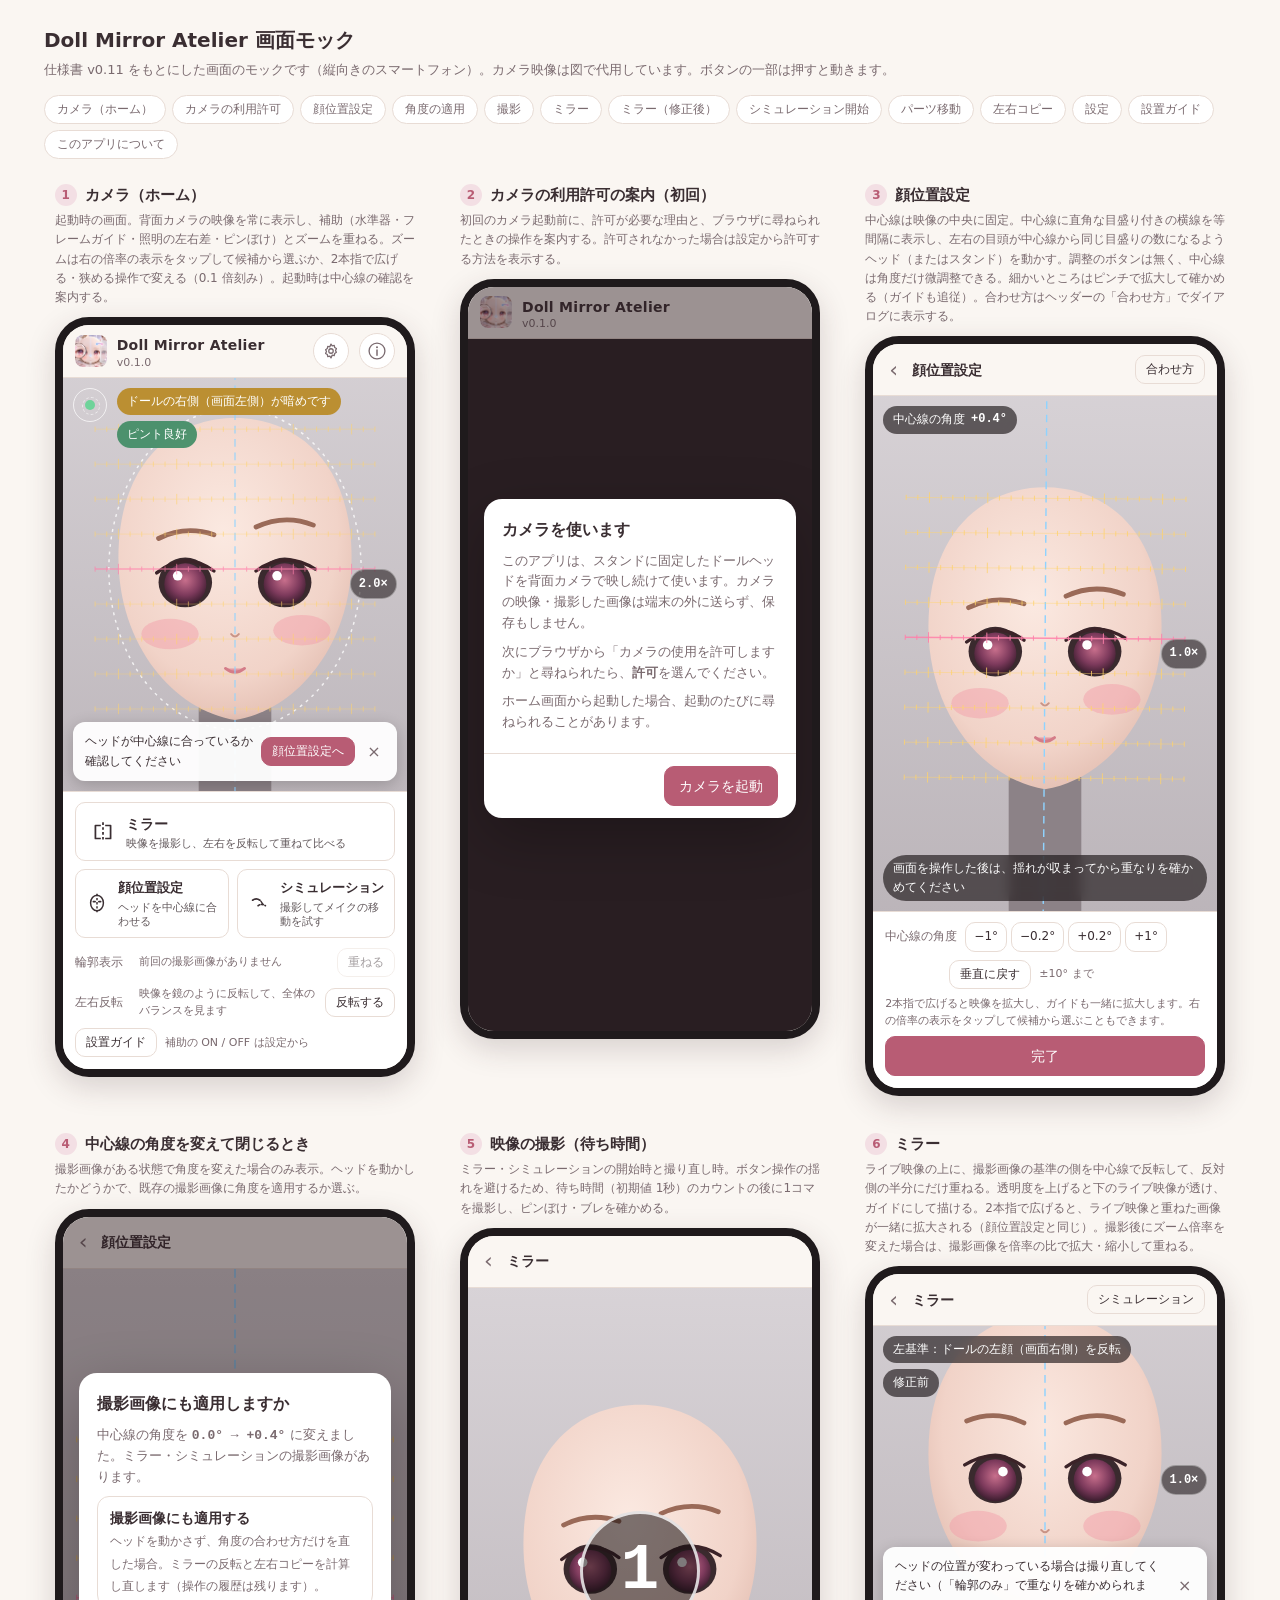
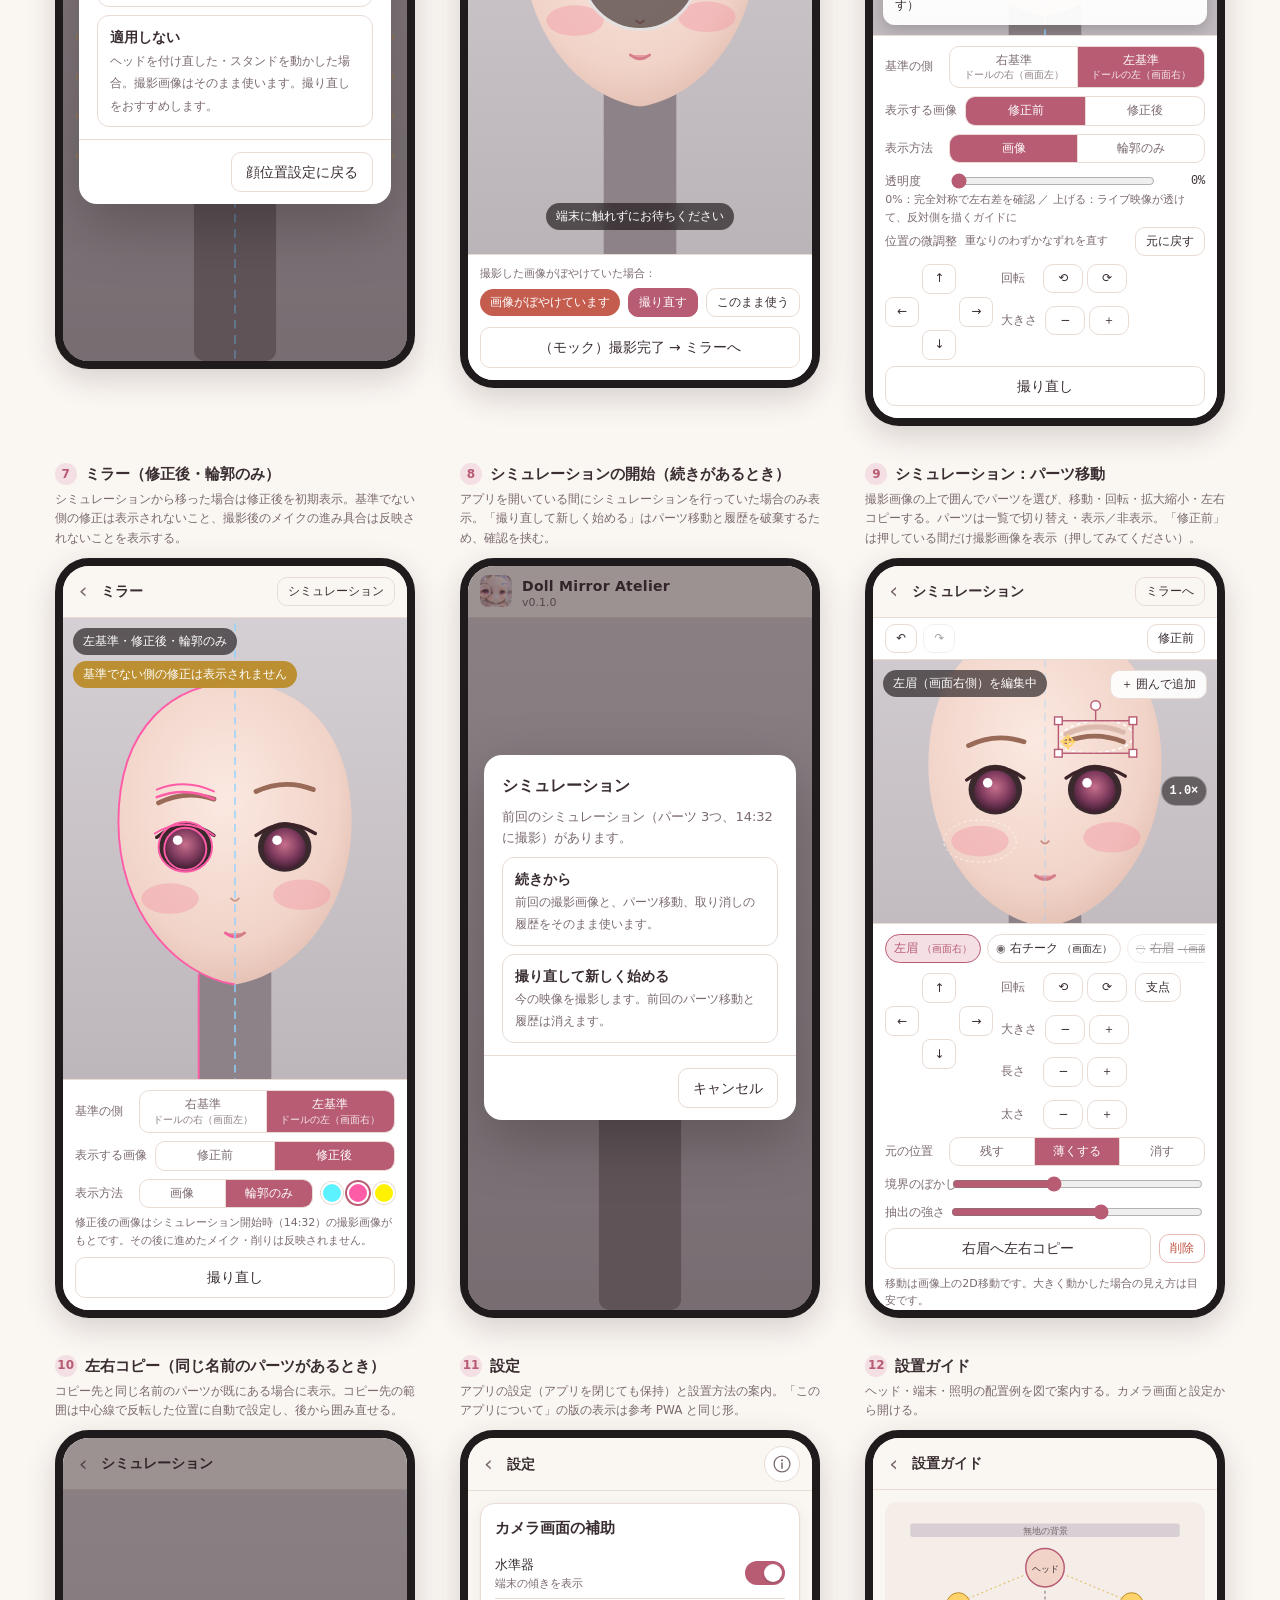
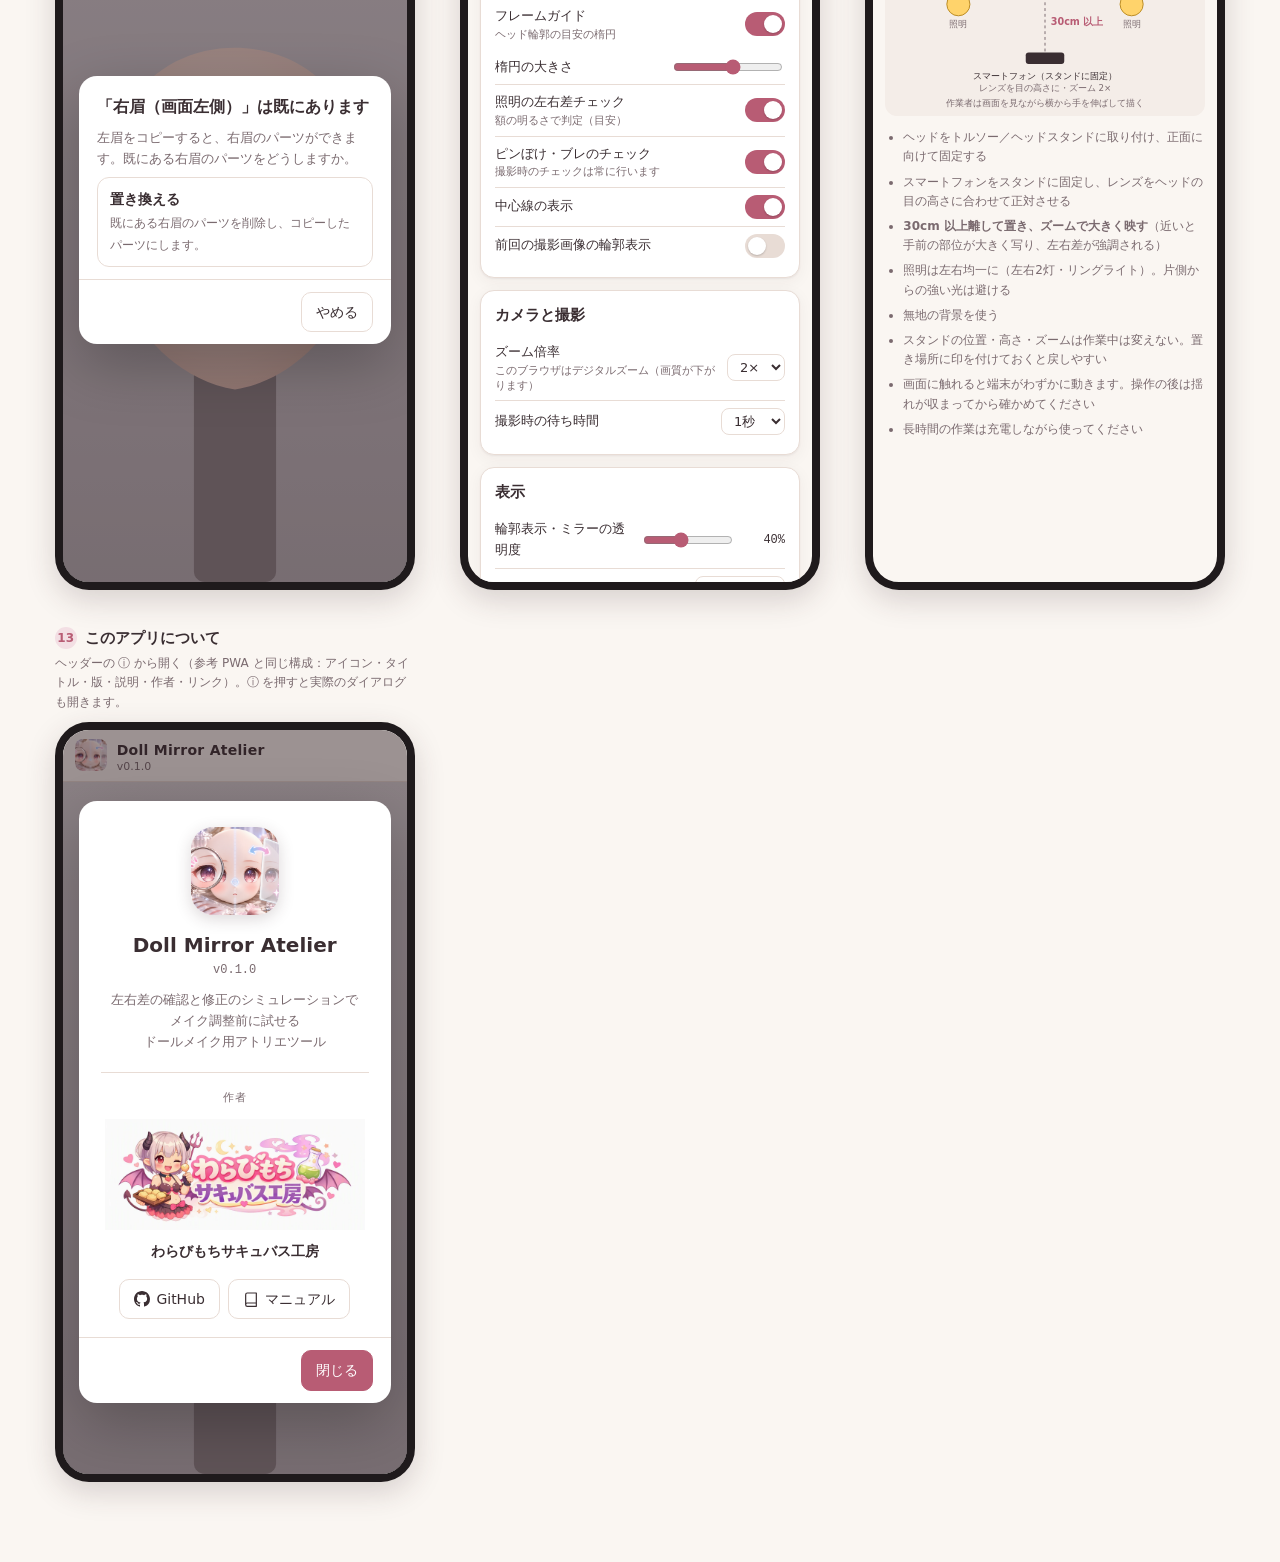
==== commit a67d0342: "ミラーのボタンを整理し、用語を「撮影」「撮り直し」に統一 - ミラーの「ヘッドの位置が変わっている場合は撮り直してください」の案内に「顔位置設定へ」のボタンを付ける - ミラーのヘッダーの「顔位置設定" ====
--- a/mock/index.html
+++ b/mock/index.html
@@ -353,7 +353,7 @@
         <div class="home-nav">
           <button class="btn nav-main" data-goto="s-count">
             <svg viewBox="0 0 24 24" aria-hidden="true"><path d="M12 3v18" stroke="currentColor" stroke-width="1.6" stroke-dasharray="2.5 2"/><path d="M10 6H5v12h5M14 6h5v12h-5" fill="none" stroke="currentColor" stroke-width="1.6" stroke-linejoin="round"/></svg>
-            <span class="nav-text"><b>ミラー</b><small>映像を取り込み、左右を反転して重ねて比べる</small></span>
+            <span class="nav-text"><b>ミラー</b><small>映像を撮影し、左右を反転して重ねて比べる</small></span>
           </button>
           <div class="nav-sub">
             <button class="btn" data-goto="s-face">
@@ -362,13 +362,13 @@
             </button>
             <button class="btn" data-goto="s-simstart">
               <svg viewBox="0 0 24 24" aria-hidden="true"><path d="M5 9q4-3 8 0" stroke="currentColor" stroke-width="1.8" fill="none" stroke-linecap="round"/><path d="M11 15q4-3 8 0" stroke="currentColor" stroke-width="1.8" fill="none" stroke-linecap="round" stroke-dasharray="2 2"/><path d="M14 10l2 3" stroke="currentColor" stroke-width="1.5" stroke-linecap="round"/></svg>
-              <span class="nav-text"><b>シミュレーション</b><small>取り込んでメイクの移動を試す</small></span>
+              <span class="nav-text"><b>シミュレーション</b><small>撮影してメイクの移動を試す</small></span>
             </button>
           </div>
         </div>
         <div class="row" style="margin-top:10px">
           <span class="lbl">輪郭表示</span>
-          <span class="hint" style="margin:0">前回の取り込み画像がありません</span>
+          <span class="hint" style="margin:0">前回の撮影画像がありません</span>
           <button class="btn btn-ghost btn-s ml-auto" disabled>重ねる</button>
         </div>
         <div class="row">
@@ -402,7 +402,7 @@
         <div class="dialog">
           <div class="dlg-body">
             <h2>カメラを使います</h2>
-            <p>このアプリは、スタンドに固定したドールヘッドを背面カメラで映し続けて使います。カメラの映像・取り込んだ画像は端末の外に送らず、保存もしません。</p>
+            <p>このアプリは、スタンドに固定したドールヘッドを背面カメラで映し続けて使います。カメラの映像・撮影した画像は端末の外に送らず、保存もしません。</p>
             <p>次にブラウザから「カメラの使用を許可しますか」と尋ねられたら、<b>許可</b>を選んでください。</p>
             <p class="hint">ホーム画面から起動した場合、起動のたびに尋ねられることがあります。</p>
           </div>
@@ -458,7 +458,7 @@
   <section class="shot" id="s-face-close" data-title="角度の適用">
     <div class="shot-cap">
       <h2><span class="no">4</span>中心線の角度を変えて閉じるとき</h2>
-      <p>取り込み画像がある状態で角度を変えた場合のみ表示。ヘッドを動かしたかどうかで、既存の取り込み画像に角度を適用するか選ぶ。</p>
+      <p>撮影画像がある状態で角度を変えた場合のみ表示。ヘッドを動かしたかどうかで、既存の撮影画像に角度を適用するか選ぶ。</p>
     </div>
     <div class="phone">
       <header class="topbar">
@@ -471,10 +471,10 @@
       <div class="sheet-back">
         <div class="dialog">
           <div class="dlg-body">
-            <h2>取り込み画像にも適用しますか</h2>
-            <p>中心線の角度を <b class="mono">0.0° → +0.4°</b> に変えました。ミラー・シミュレーションの取り込み画像があります。</p>
-            <button class="choice" data-goto="s-home"><b>取り込み画像にも適用する</b><span>ヘッドを動かさず、角度の合わせ方だけを直した場合。ミラーの反転と左右コピーを計算し直します（操作の履歴は残ります）。</span></button>
-            <button class="choice" data-goto="s-home"><b>適用しない</b><span>ヘッドを付け直した・スタンドを動かした場合。取り込み画像はそのまま使います。取り直しをおすすめします。</span></button>
+            <h2>撮影画像にも適用しますか</h2>
+            <p>中心線の角度を <b class="mono">0.0° → +0.4°</b> に変えました。ミラー・シミュレーションの撮影画像があります。</p>
+            <button class="choice" data-goto="s-home"><b>撮影画像にも適用する</b><span>ヘッドを動かさず、角度の合わせ方だけを直した場合。ミラーの反転と左右コピーを計算し直します（操作の履歴は残ります）。</span></button>
+            <button class="choice" data-goto="s-home"><b>適用しない</b><span>ヘッドを付け直した・スタンドを動かした場合。撮影画像はそのまま使います。撮り直しをおすすめします。</span></button>
           </div>
           <div class="dlg-foot"><span class="grow"></span><button class="btn btn-ghost">顔位置設定に戻る</button></div>
         </div>
@@ -482,11 +482,11 @@
     </div>
   </section>
 
-  <!-- ===================== 5. 取り込み（待ち時間） ===================== -->
-  <section class="shot" id="s-count" data-title="取り込み">
-    <div class="shot-cap">
-      <h2><span class="no">5</span>映像の取り込み（待ち時間）</h2>
-      <p>ミラー・シミュレーションの開始時と取り直し時。ボタン操作の揺れを避けるため、待ち時間（初期値 1秒）のカウントの後に1コマを取り込み、ピンぼけ・ブレを確かめる。</p>
+  <!-- ===================== 5. 撮影（待ち時間） ===================== -->
+  <section class="shot" id="s-count" data-title="撮影">
+    <div class="shot-cap">
+      <h2><span class="no">5</span>映像の撮影（待ち時間）</h2>
+      <p>ミラー・シミュレーションの開始時と撮り直し時。ボタン操作の揺れを避けるため、待ち時間（初期値 1秒）のカウントの後に1コマを撮影し、ピンぼけ・ブレを確かめる。</p>
     </div>
     <div class="phone">
       <header class="topbar">
@@ -501,13 +501,13 @@
         </div>
       </div>
       <div class="panel">
-        <p class="hint" style="margin:0">取り込んだ画像がぼやけていた場合：</p>
+        <p class="hint" style="margin:0">撮影した画像がぼやけていた場合：</p>
         <div class="row" style="margin-top:6px">
           <span class="pill bad" style="font-size:12px">画像がぼやけています</span>
-          <button class="btn btn-primary btn-s ml-auto">取り直す</button>
+          <button class="btn btn-primary btn-s ml-auto">撮り直す</button>
           <button class="btn btn-ghost btn-s" data-goto="s-mirror">このまま使う</button>
         </div>
-        <button class="btn btn-block" style="margin-top:10px" data-goto="s-mirror">（モック）取り込み完了 → ミラーへ</button>
+        <button class="btn btn-block" style="margin-top:10px" data-goto="s-mirror">（モック）撮影完了 → ミラーへ</button>
       </div>
     </div>
   </section>
@@ -516,13 +516,13 @@
   <section class="shot" id="s-mirror" data-title="ミラー">
     <div class="shot-cap">
       <h2><span class="no">6</span>ミラー</h2>
-      <p>ライブ映像の上に、取り込み画像の基準の側を中心線で反転して、反対側の半分にだけ重ねる。透明度を上げると下のライブ映像が透け、ガイドにして描ける。2本指で広げると、ライブ映像と重ねた画像が一緒に拡大される（顔位置設定と同じ）。取り込み後にズーム倍率を変えた場合は、取り込み画像を倍率の比で拡大・縮小して重ねる。</p>
+      <p>ライブ映像の上に、撮影画像の基準の側を中心線で反転して、反対側の半分にだけ重ねる。透明度を上げると下のライブ映像が透け、ガイドにして描ける。2本指で広げると、ライブ映像と重ねた画像が一緒に拡大される（顔位置設定と同じ）。撮影後にズーム倍率を変えた場合は、撮影画像を倍率の比で拡大・縮小して重ねる。</p>
     </div>
     <div class="phone" id="mirror-phone">
       <header class="topbar">
         <button class="back" data-goto="s-home" aria-label="戻る">‹</button>
         <div class="bar-title">ミラー</div>
-        <button class="btn btn-ghost btn-s" data-goto="s-face">顔位置設定</button>
+        <button class="btn btn-ghost btn-s" data-goto="s-simstart">シミュレーション</button>
       </header>
       <div class="stage">
         <div class="ov zoom" role="group" aria-label="倍率"><button class="zoom-cur mono">1.0×</button></div>
@@ -542,7 +542,7 @@
           <span class="pill">修正前</span>
         </div>
         <div class="ov banner" style="bottom:10px">
-          <span class="grow">ヘッドの位置が変わっている場合は取り直してください（「輪郭のみ」で重なりを確かめられます）</span>
+          <span class="grow">ヘッドの位置が変わっている場合は撮り直してください（「輪郭のみ」で重なりを確かめられます）</span>
           <button class="back" style="font-size:16px" aria-label="閉じる">×</button>
         </div>
       </div>
@@ -590,8 +590,7 @@
           </div>
         </div>
         <div class="row" style="margin-top:6px">
-          <button class="btn grow" data-goto="s-count">取り直し</button>
-          <button class="btn btn-primary grow" data-goto="s-simstart">シミュレーションへ</button>
+          <button class="btn grow" data-goto="s-count">撮り直し</button>
         </div>
       </div>
     </div>
@@ -601,13 +600,13 @@
   <section class="shot" id="s-mirror-after" data-title="ミラー（修正後）">
     <div class="shot-cap">
       <h2><span class="no">7</span>ミラー（修正後・輪郭のみ）</h2>
-      <p>シミュレーションから移った場合は修正後を初期表示。基準でない側の修正は表示されないこと、取り込み後のメイクの進み具合は反映されないことを表示する。</p>
+      <p>シミュレーションから移った場合は修正後を初期表示。基準でない側の修正は表示されないこと、撮影後のメイクの進み具合は反映されないことを表示する。</p>
     </div>
     <div class="phone">
       <header class="topbar">
         <button class="back" data-goto="s-sim" aria-label="戻る">‹</button>
         <div class="bar-title">ミラー</div>
-        <button class="btn btn-ghost btn-s">顔位置設定</button>
+        <button class="btn btn-ghost btn-s" data-goto="s-sim">シミュレーション</button>
       </header>
       <div class="stage">
         <svg class="feed" viewBox="0 0 360 640" preserveAspectRatio="xMidYMid slice">
@@ -644,10 +643,9 @@
             <button class="swatch" style="background:#fff200" aria-label="黄"></button>
           </div>
         </div>
-        <p class="hint">修正後の画像はシミュレーション開始時（14:32）の取り込み画像がもとです。その後に進めたメイク・削りは反映されません。</p>
+        <p class="hint">修正後の画像はシミュレーション開始時（14:32）の撮影画像がもとです。その後に進めたメイク・削りは反映されません。</p>
         <div class="row" style="margin-top:8px">
-          <button class="btn grow">取り直し</button>
-          <button class="btn btn-primary grow" data-goto="s-sim">シミュレーションへ</button>
+          <button class="btn grow">撮り直し</button>
         </div>
       </div>
     </div>
@@ -657,7 +655,7 @@
   <section class="shot" id="s-simstart" data-title="シミュレーション開始">
     <div class="shot-cap">
       <h2><span class="no">8</span>シミュレーションの開始（続きがあるとき）</h2>
-      <p>アプリを開いている間にシミュレーションを行っていた場合のみ表示。「取り直して新しく始める」はパーツ移動と履歴を破棄するため、確認を挟む。</p>
+      <p>アプリを開いている間にシミュレーションを行っていた場合のみ表示。「撮り直して新しく始める」はパーツ移動と履歴を破棄するため、確認を挟む。</p>
     </div>
     <div class="phone">
       <header class="topbar">
@@ -673,9 +671,9 @@
         <div class="dialog">
           <div class="dlg-body">
             <h2>シミュレーション</h2>
-            <p>前回のシミュレーション（パーツ 3つ、14:32 に取り込み）があります。</p>
-            <button class="choice" data-goto="s-sim"><b>続きから</b><span>前回の取り込み画像と、パーツ移動、取り消しの履歴をそのまま使います。</span></button>
-            <button class="choice" data-goto="s-count"><b>取り直して新しく始める</b><span>今の映像を取り込みます。前回のパーツ移動と履歴は消えます。</span></button>
+            <p>前回のシミュレーション（パーツ 3つ、14:32 に撮影）があります。</p>
+            <button class="choice" data-goto="s-sim"><b>続きから</b><span>前回の撮影画像と、パーツ移動、取り消しの履歴をそのまま使います。</span></button>
+            <button class="choice" data-goto="s-count"><b>撮り直して新しく始める</b><span>今の映像を撮影します。前回のパーツ移動と履歴は消えます。</span></button>
           </div>
           <div class="dlg-foot"><span class="grow"></span><button class="btn btn-ghost" data-goto="s-home">キャンセル</button></div>
         </div>
@@ -687,7 +685,7 @@
   <section class="shot" id="s-sim" data-title="パーツ移動">
     <div class="shot-cap">
       <h2><span class="no">9</span>シミュレーション：パーツ移動</h2>
-      <p>取り込み画像の上で囲んでパーツを選び、移動・回転・拡大縮小・左右コピーする。パーツは一覧で切り替え・表示／非表示。「修正前」は押している間だけ取り込み画像を表示（押してみてください）。</p>
+      <p>撮影画像の上で囲んでパーツを選び、移動・回転・拡大縮小・左右コピーする。パーツは一覧で切り替え・表示／非表示。「修正前」は押している間だけ撮影画像を表示（押してみてください）。</p>
     </div>
     <div class="phone sim-phone">
       <header class="topbar">
@@ -812,15 +810,15 @@
           <label class="set"><span class="grow">フレームガイド<small>ヘッド輪郭の目安の楕円</small></span><input type="checkbox" class="switch" checked></label>
           <div class="set"><span class="grow">楕円の大きさ</span><input type="range" value="55" style="width:110px" aria-label="楕円の大きさ"></div>
           <label class="set"><span class="grow">照明の左右差チェック<small>額の明るさで判定（目安）</small></span><input type="checkbox" class="switch" checked></label>
-          <label class="set"><span class="grow">ピンぼけ・ブレのチェック<small>取り込み時のチェックは常に行います</small></span><input type="checkbox" class="switch" checked></label>
+          <label class="set"><span class="grow">ピンぼけ・ブレのチェック<small>撮影時のチェックは常に行います</small></span><input type="checkbox" class="switch" checked></label>
           <label class="set"><span class="grow">中心線の表示</span><input type="checkbox" class="switch" checked></label>
-          <label class="set"><span class="grow">前回の取り込み画像の輪郭表示</span><input type="checkbox" class="switch"></label>
+          <label class="set"><span class="grow">前回の撮影画像の輪郭表示</span><input type="checkbox" class="switch"></label>
         </div>
         <div class="card">
-          <h2>カメラと取り込み</h2>
+          <h2>カメラと撮影</h2>
           <div class="set"><span class="grow">ズーム倍率<small>このブラウザはデジタルズーム（画質が下がります）</small></span>
             <select aria-label="ズーム倍率"><option>1×</option><option selected>2×</option><option>3×</option></select></div>
-          <div class="set"><span class="grow">取り込み時の待ち時間</span>
+          <div class="set"><span class="grow">撮影時の待ち時間</span>
             <select aria-label="待ち時間"><option>なし</option><option selected>1秒</option><option>2秒</option><option>3秒</option></select></div>
         </div>
         <div class="card">
@@ -838,7 +836,7 @@
         <div class="card">
           <h2>このアプリについて <span class="badge" data-app-version></span></h2>
           <ul class="plain">
-            <li>カメラの映像と取り込み画像は端末の外へ送らず、保存もしません。作業内容はアプリを開いている間だけ保持します。</li>
+            <li>カメラの映像と撮影画像は端末の外へ送らず、保存もしません。作業内容はアプリを開いている間だけ保持します。</li>
             <li>シミュレーションは当たり確認用の目安です。</li>
             <li>作者・ライセンス・マニュアルへのリンクは、画面右上の ⓘ から開けます。</li>
           </ul>
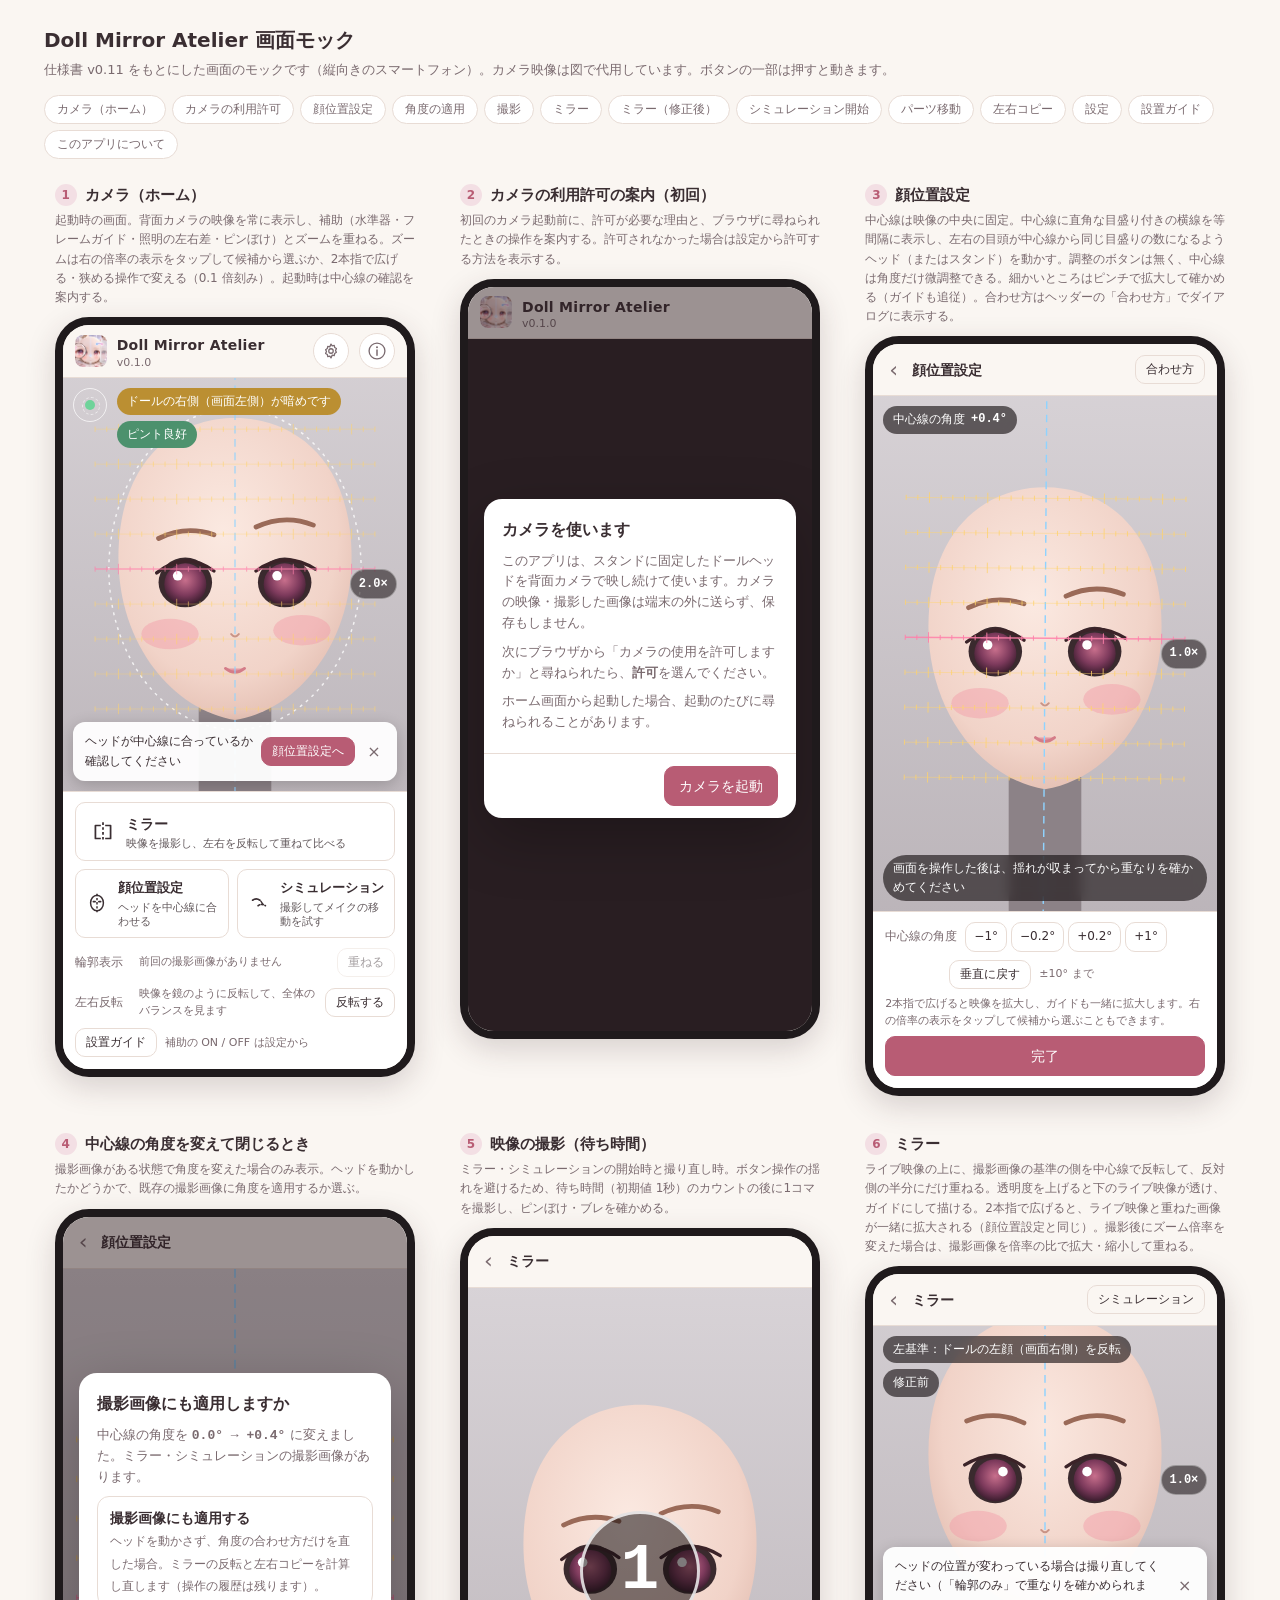
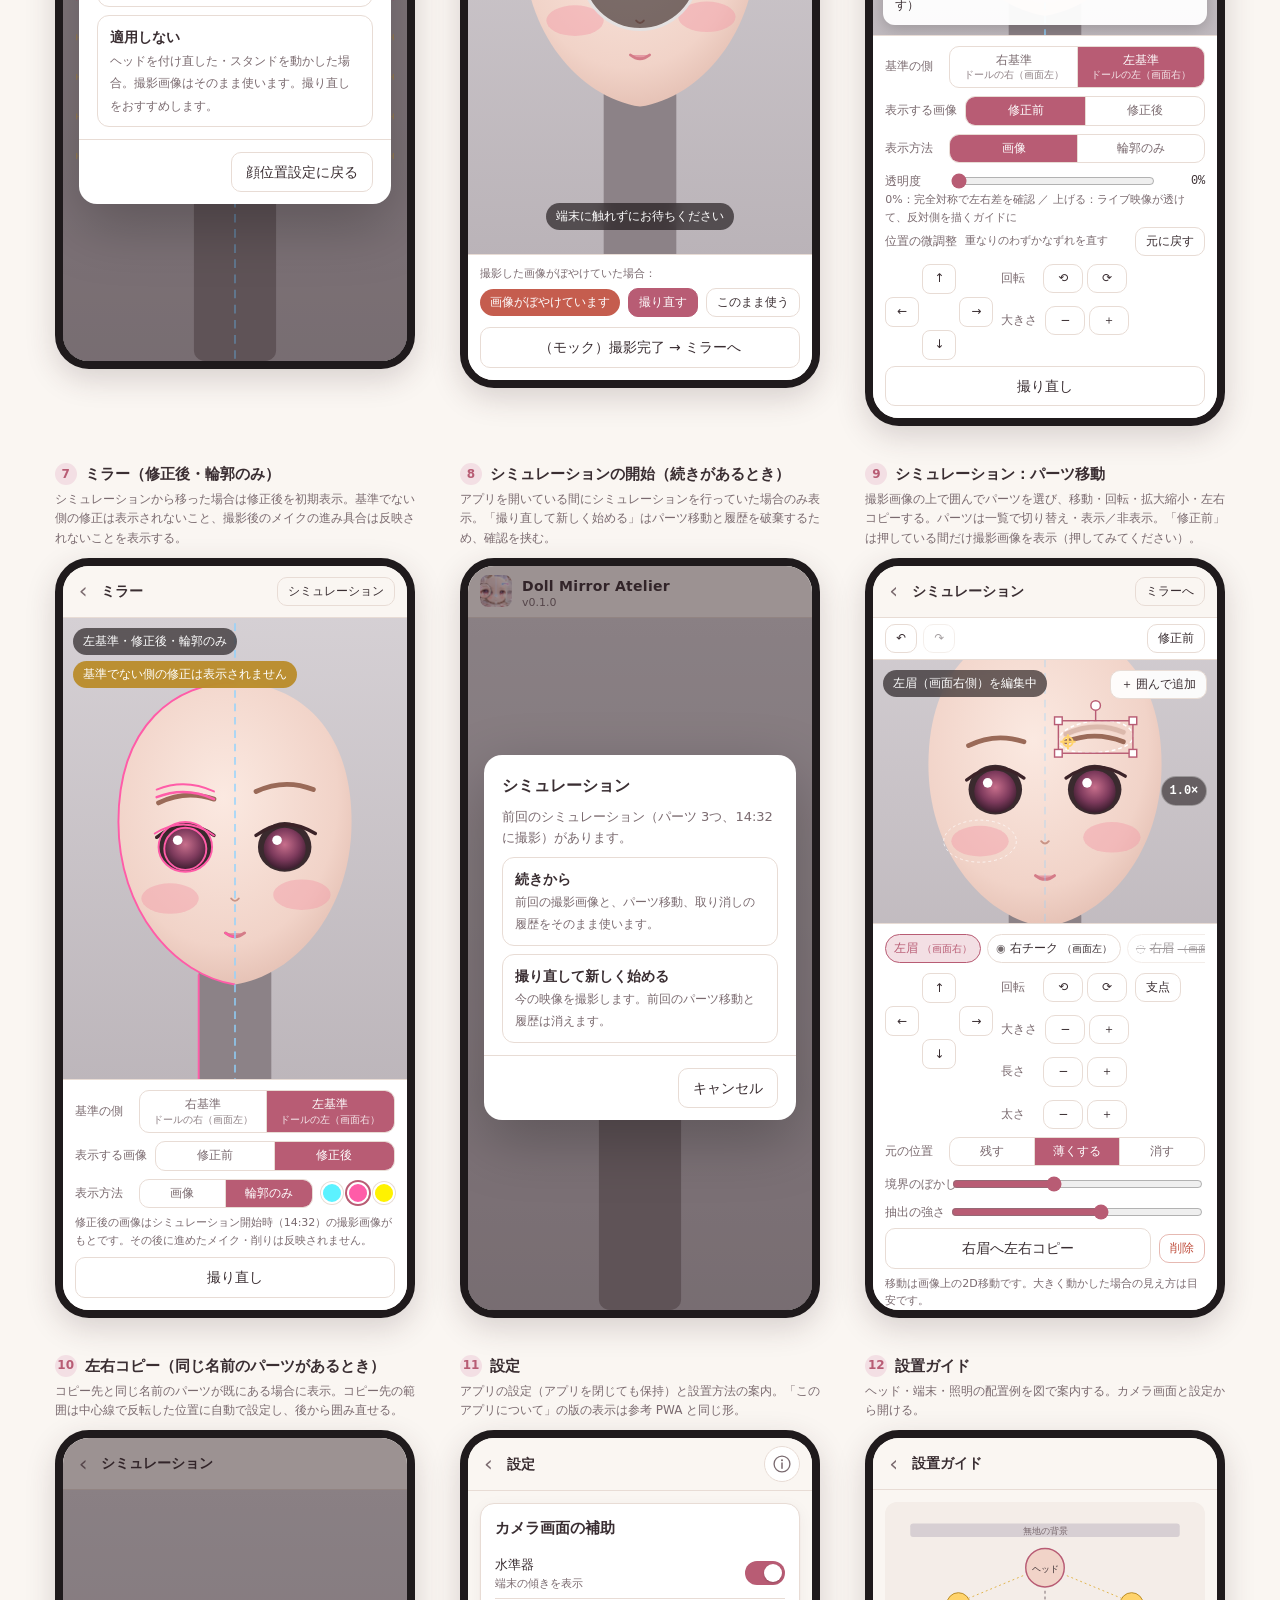
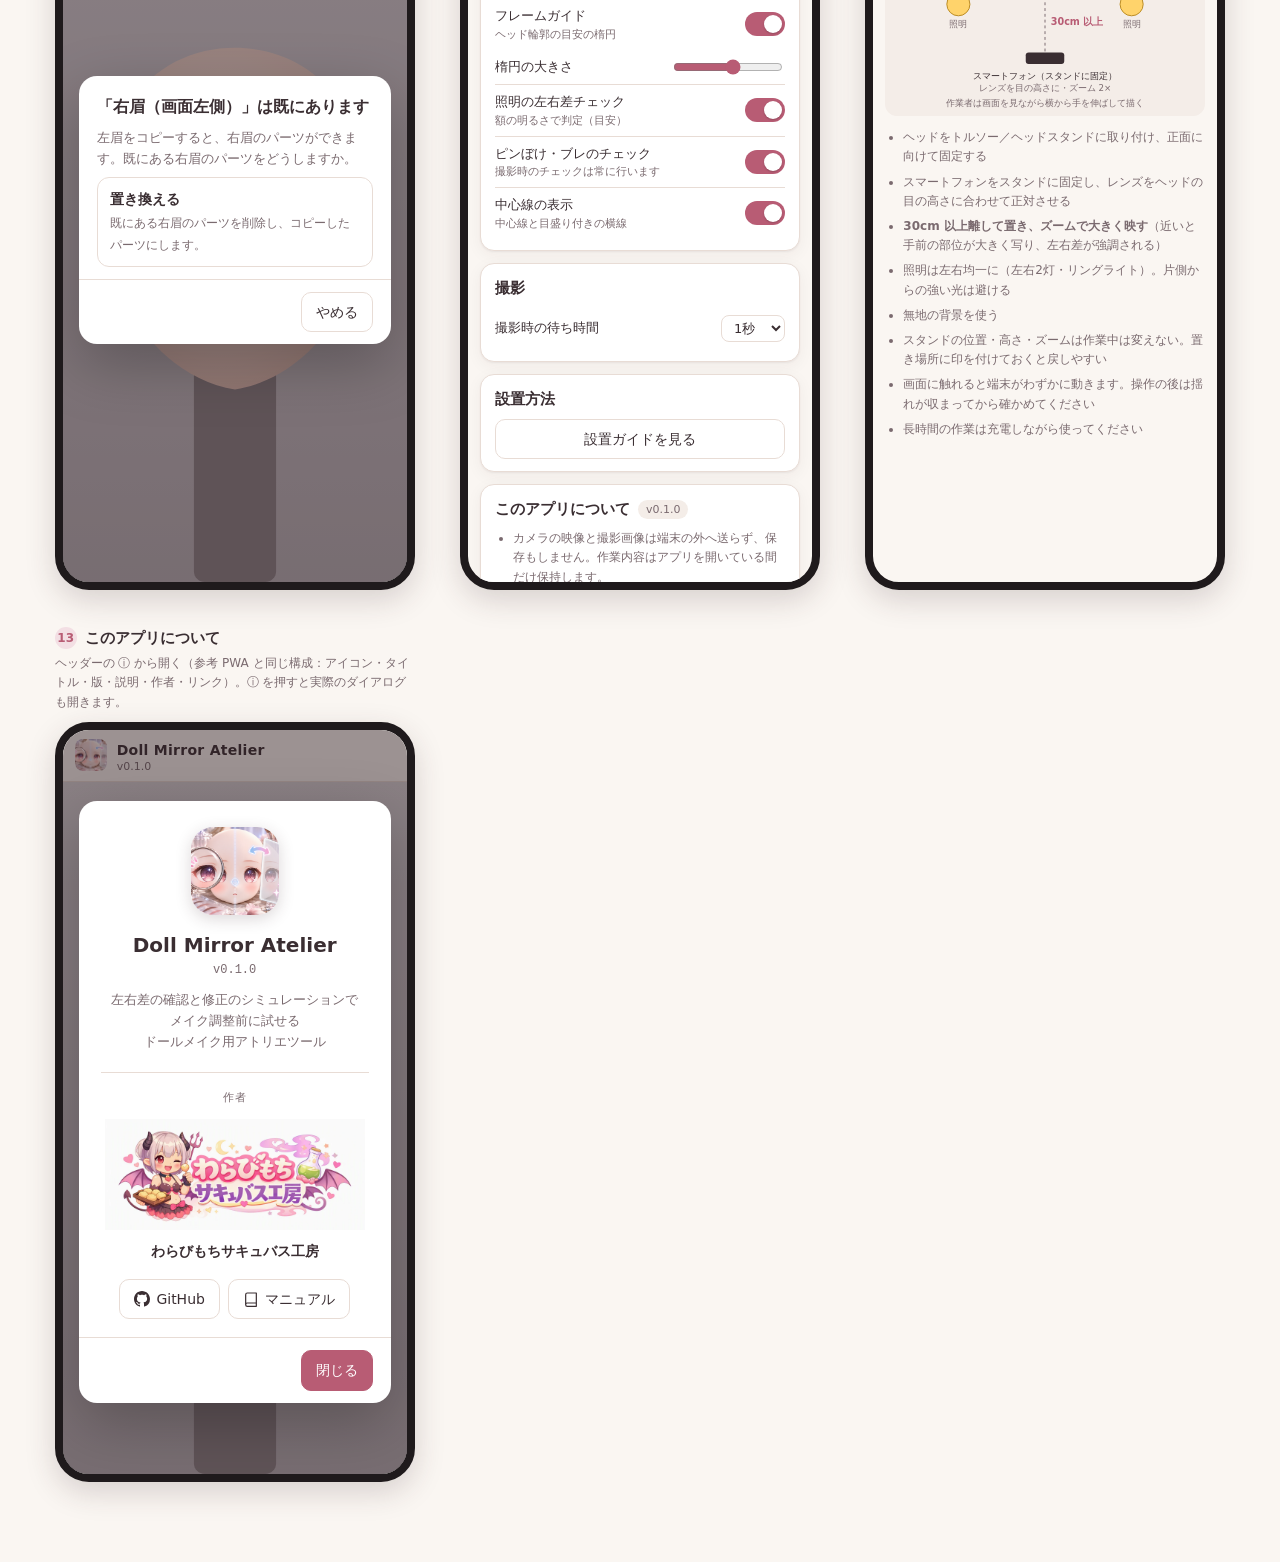
==== commit c38eed7c: "設定画面から他の画面と重複する項目を削除 - ズーム倍率、前回の撮影画像の輪郭表示の ON / OFF、輪郭表示・ミラーの透明度、ミラーの表示方法、輪郭の線の色を設定画面から削除し、使う画面（ホーム・" ====
--- a/mock/index.html
+++ b/mock/index.html
@@ -811,23 +811,12 @@
           <div class="set"><span class="grow">楕円の大きさ</span><input type="range" value="55" style="width:110px" aria-label="楕円の大きさ"></div>
           <label class="set"><span class="grow">照明の左右差チェック<small>額の明るさで判定（目安）</small></span><input type="checkbox" class="switch" checked></label>
           <label class="set"><span class="grow">ピンぼけ・ブレのチェック<small>撮影時のチェックは常に行います</small></span><input type="checkbox" class="switch" checked></label>
-          <label class="set"><span class="grow">中心線の表示</span><input type="checkbox" class="switch" checked></label>
-          <label class="set"><span class="grow">前回の撮影画像の輪郭表示</span><input type="checkbox" class="switch"></label>
+          <label class="set"><span class="grow">中心線の表示<small>中心線と目盛り付きの横線</small></span><input type="checkbox" class="switch" checked></label>
         </div>
         <div class="card">
-          <h2>カメラと撮影</h2>
-          <div class="set"><span class="grow">ズーム倍率<small>このブラウザはデジタルズーム（画質が下がります）</small></span>
-            <select aria-label="ズーム倍率"><option>1×</option><option selected>2×</option><option>3×</option></select></div>
+          <h2>撮影</h2>
           <div class="set"><span class="grow">撮影時の待ち時間</span>
             <select aria-label="待ち時間"><option>なし</option><option selected>1秒</option><option>2秒</option><option>3秒</option></select></div>
-        </div>
-        <div class="card">
-          <h2>表示</h2>
-          <div class="set"><span class="grow">輪郭表示・ミラーの透明度</span><input type="range" value="40" style="width:90px" aria-label="透明度"><span class="val mono">40%</span></div>
-          <div class="set"><span class="grow">ミラーの表示方法</span>
-            <select aria-label="ミラーの表示方法"><option>画像</option><option>輪郭のみ</option></select></div>
-          <div class="set"><span class="grow">輪郭の線の色</span>
-            <span class="row" style="gap:4px"><button class="swatch on" style="background:#5cf2ff" aria-label="水色"></button><button class="swatch" style="background:#ff5ca8" aria-label="ピンク"></button><button class="swatch" style="background:#fff200" aria-label="黄"></button></span></div>
         </div>
         <div class="card">
           <h2>設置方法</h2>
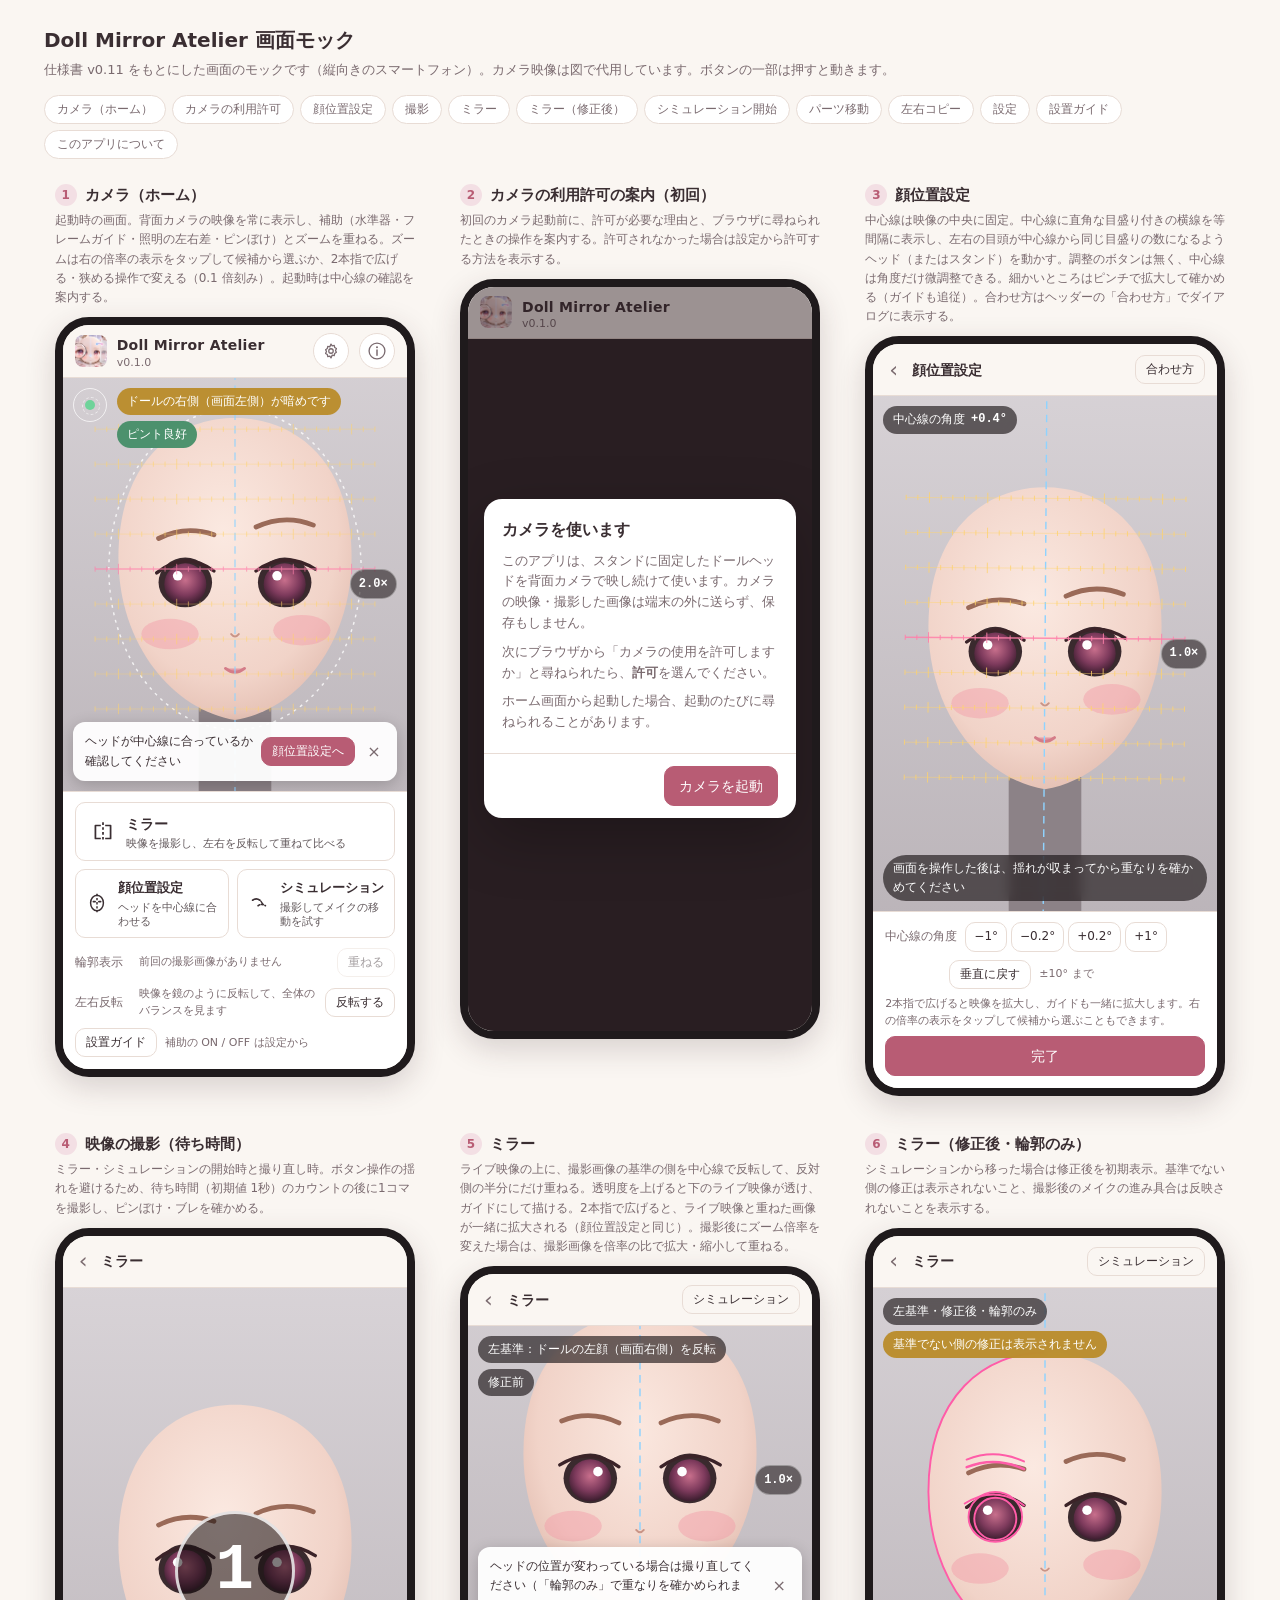
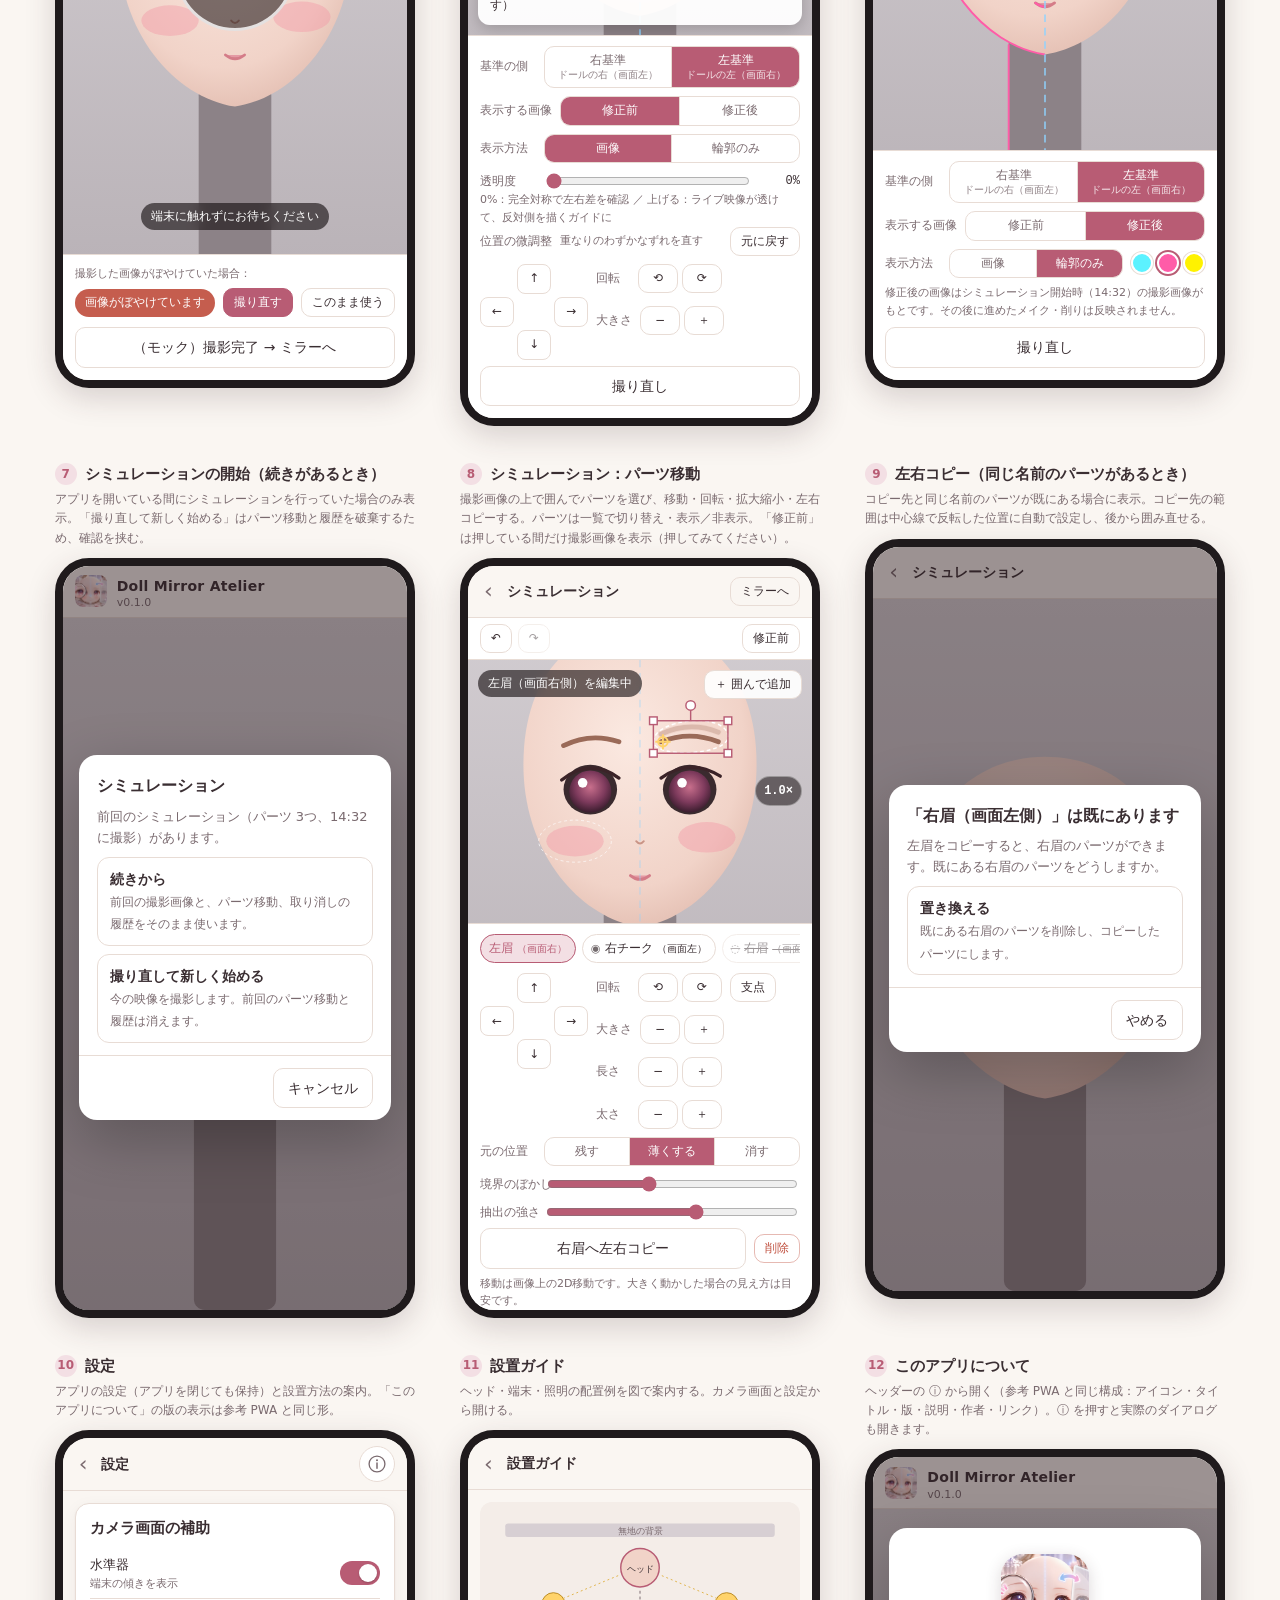
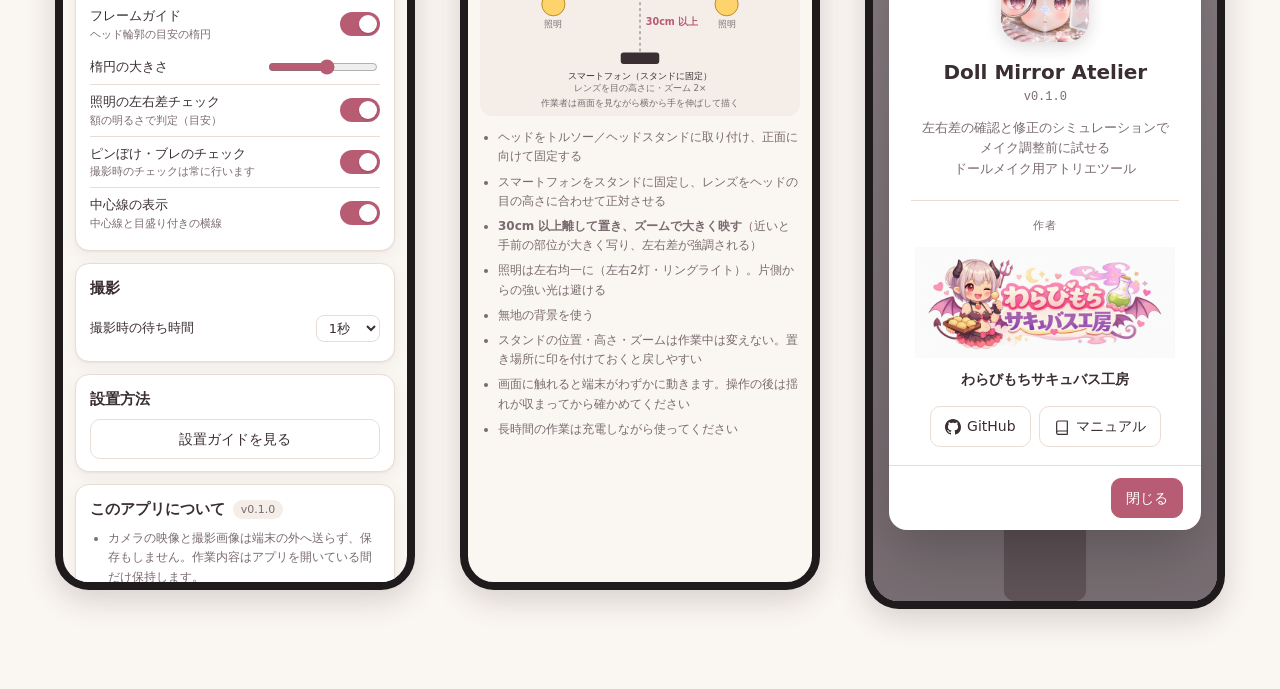
==== commit c45c8429: "中心線の角度の変更をいつも撮影画像に適用し、使い方の顔位置設定を補う - 撮影画像がある状態で中心線の角度を変えたとき、「適用する／適用しない」の確認をなくし、いつも撮影画像に適用する（ミラーの反転・" ====
--- a/mock/index.html
+++ b/mock/index.html
@@ -423,7 +423,7 @@
     </div>
     <div class="phone">
       <header class="topbar">
-        <button class="back" data-goto="s-face-close" aria-label="戻る">‹</button>
+        <button class="back" data-goto="s-home" aria-label="戻る">‹</button>
         <div class="bar-title">顔位置設定</div>
         <button class="btn btn-ghost btn-s">合わせ方</button>
       </header>
@@ -449,43 +449,15 @@
           <span class="hint" style="margin:0">±10° まで</span>
         </div>
         <p class="hint">2本指で広げると映像を拡大し、ガイドも一緒に拡大します。右の倍率の表示をタップして候補から選ぶこともできます。</p>
-        <button class="btn btn-primary btn-block" data-goto="s-face-close" style="margin-top:6px">完了</button>
-      </div>
-    </div>
-  </section>
-
-  <!-- ===================== 4. 顔位置設定を閉じる（角度の適用） ===================== -->
-  <section class="shot" id="s-face-close" data-title="角度の適用">
-    <div class="shot-cap">
-      <h2><span class="no">4</span>中心線の角度を変えて閉じるとき</h2>
-      <p>撮影画像がある状態で角度を変えた場合のみ表示。ヘッドを動かしたかどうかで、既存の撮影画像に角度を適用するか選ぶ。</p>
-    </div>
-    <div class="phone">
-      <header class="topbar">
-        <button class="back" aria-label="戻る">‹</button>
-        <div class="bar-title">顔位置設定</div>
-      </header>
-      <div class="stage">
-        <svg class="feed" viewBox="0 0 360 640" preserveAspectRatio="xMidYMid slice"><use href="#head"/><use href="#guides"/></svg>
-      </div>
-      <div class="sheet-back">
-        <div class="dialog">
-          <div class="dlg-body">
-            <h2>撮影画像にも適用しますか</h2>
-            <p>中心線の角度を <b class="mono">0.0° → +0.4°</b> に変えました。ミラー・シミュレーションの撮影画像があります。</p>
-            <button class="choice" data-goto="s-home"><b>撮影画像にも適用する</b><span>ヘッドを動かさず、角度の合わせ方だけを直した場合。ミラーの反転と左右コピーを計算し直します（操作の履歴は残ります）。</span></button>
-            <button class="choice" data-goto="s-home"><b>適用しない</b><span>ヘッドを付け直した・スタンドを動かした場合。撮影画像はそのまま使います。撮り直しをおすすめします。</span></button>
-          </div>
-          <div class="dlg-foot"><span class="grow"></span><button class="btn btn-ghost">顔位置設定に戻る</button></div>
-        </div>
-      </div>
-    </div>
-  </section>
-
-  <!-- ===================== 5. 撮影（待ち時間） ===================== -->
+        <button class="btn btn-primary btn-block" data-goto="s-home" style="margin-top:6px">完了</button>
+      </div>
+    </div>
+  </section>
+
+  <!-- ===================== 4. 撮影（待ち時間） ===================== -->
   <section class="shot" id="s-count" data-title="撮影">
     <div class="shot-cap">
-      <h2><span class="no">5</span>映像の撮影（待ち時間）</h2>
+      <h2><span class="no">4</span>映像の撮影（待ち時間）</h2>
       <p>ミラー・シミュレーションの開始時と撮り直し時。ボタン操作の揺れを避けるため、待ち時間（初期値 1秒）のカウントの後に1コマを撮影し、ピンぼけ・ブレを確かめる。</p>
     </div>
     <div class="phone">
@@ -512,10 +484,10 @@
     </div>
   </section>
 
-  <!-- ===================== 6. ミラー ===================== -->
+  <!-- ===================== 5. ミラー ===================== -->
   <section class="shot" id="s-mirror" data-title="ミラー">
     <div class="shot-cap">
-      <h2><span class="no">6</span>ミラー</h2>
+      <h2><span class="no">5</span>ミラー</h2>
       <p>ライブ映像の上に、撮影画像の基準の側を中心線で反転して、反対側の半分にだけ重ねる。透明度を上げると下のライブ映像が透け、ガイドにして描ける。2本指で広げると、ライブ映像と重ねた画像が一緒に拡大される（顔位置設定と同じ）。撮影後にズーム倍率を変えた場合は、撮影画像を倍率の比で拡大・縮小して重ねる。</p>
     </div>
     <div class="phone" id="mirror-phone">
@@ -596,10 +568,10 @@
     </div>
   </section>
 
-  <!-- ===================== 7. ミラー（修正後） ===================== -->
+  <!-- ===================== 6. ミラー（修正後） ===================== -->
   <section class="shot" id="s-mirror-after" data-title="ミラー（修正後）">
     <div class="shot-cap">
-      <h2><span class="no">7</span>ミラー（修正後・輪郭のみ）</h2>
+      <h2><span class="no">6</span>ミラー（修正後・輪郭のみ）</h2>
       <p>シミュレーションから移った場合は修正後を初期表示。基準でない側の修正は表示されないこと、撮影後のメイクの進み具合は反映されないことを表示する。</p>
     </div>
     <div class="phone">
@@ -651,10 +623,10 @@
     </div>
   </section>
 
-  <!-- ===================== 8. シミュレーション開始 ===================== -->
+  <!-- ===================== 7. シミュレーション開始 ===================== -->
   <section class="shot" id="s-simstart" data-title="シミュレーション開始">
     <div class="shot-cap">
-      <h2><span class="no">8</span>シミュレーションの開始（続きがあるとき）</h2>
+      <h2><span class="no">7</span>シミュレーションの開始（続きがあるとき）</h2>
       <p>アプリを開いている間にシミュレーションを行っていた場合のみ表示。「撮り直して新しく始める」はパーツ移動と履歴を破棄するため、確認を挟む。</p>
     </div>
     <div class="phone">
@@ -681,10 +653,10 @@
     </div>
   </section>
 
-  <!-- ===================== 9. シミュレーション：パーツ移動 ===================== -->
+  <!-- ===================== 8. シミュレーション：パーツ移動 ===================== -->
   <section class="shot" id="s-sim" data-title="パーツ移動">
     <div class="shot-cap">
-      <h2><span class="no">9</span>シミュレーション：パーツ移動</h2>
+      <h2><span class="no">8</span>シミュレーション：パーツ移動</h2>
       <p>撮影画像の上で囲んでパーツを選び、移動・回転・拡大縮小・左右コピーする。パーツは一覧で切り替え・表示／非表示。「修正前」は押している間だけ撮影画像を表示（押してみてください）。</p>
     </div>
     <div class="phone sim-phone">
@@ -762,10 +734,10 @@
     </div>
   </section>
 
-  <!-- ===================== 10. 左右コピーの確認 ===================== -->
+  <!-- ===================== 9. 左右コピーの確認 ===================== -->
   <section class="shot" id="s-copy" data-title="左右コピー">
     <div class="shot-cap">
-      <h2><span class="no">10</span>左右コピー（同じ名前のパーツがあるとき）</h2>
+      <h2><span class="no">9</span>左右コピー（同じ名前のパーツがあるとき）</h2>
       <p>コピー先と同じ名前のパーツが既にある場合に表示。コピー先の範囲は中心線で反転した位置に自動で設定し、後から囲み直せる。</p>
     </div>
     <div class="phone">
@@ -789,10 +761,10 @@
     </div>
   </section>
 
-  <!-- ===================== 11. 設定 ===================== -->
+  <!-- ===================== 10. 設定 ===================== -->
   <section class="shot" id="s-settings" data-title="設定">
     <div class="shot-cap">
-      <h2><span class="no">11</span>設定</h2>
+      <h2><span class="no">10</span>設定</h2>
       <p>アプリの設定（アプリを閉じても保持）と設置方法の案内。「このアプリについて」の版の表示は参考 PWA と同じ形。</p>
     </div>
     <div class="phone">
@@ -834,10 +806,10 @@
     </div>
   </section>
 
-  <!-- ===================== 12. 設置ガイド ===================== -->
+  <!-- ===================== 11. 設置ガイド ===================== -->
   <section class="shot" id="s-setup" data-title="設置ガイド">
     <div class="shot-cap">
-      <h2><span class="no">12</span>設置ガイド</h2>
+      <h2><span class="no">11</span>設置ガイド</h2>
       <p>ヘッド・端末・照明の配置例を図で案内する。カメラ画面と設定から開ける。</p>
     </div>
     <div class="phone">
@@ -880,10 +852,10 @@
     </div>
   </section>
 
-  <!-- ===================== 13. このアプリについて ===================== -->
+  <!-- ===================== 12. このアプリについて ===================== -->
   <section class="shot" id="s-about" data-title="このアプリについて">
     <div class="shot-cap">
-      <h2><span class="no">13</span>このアプリについて</h2>
+      <h2><span class="no">12</span>このアプリについて</h2>
       <p>ヘッダーの ⓘ から開く（参考 PWA と同じ構成：アイコン・タイトル・版・説明・作者・リンク）。ⓘ を押すと実際のダイアログも開きます。</p>
     </div>
     <div class="phone">
